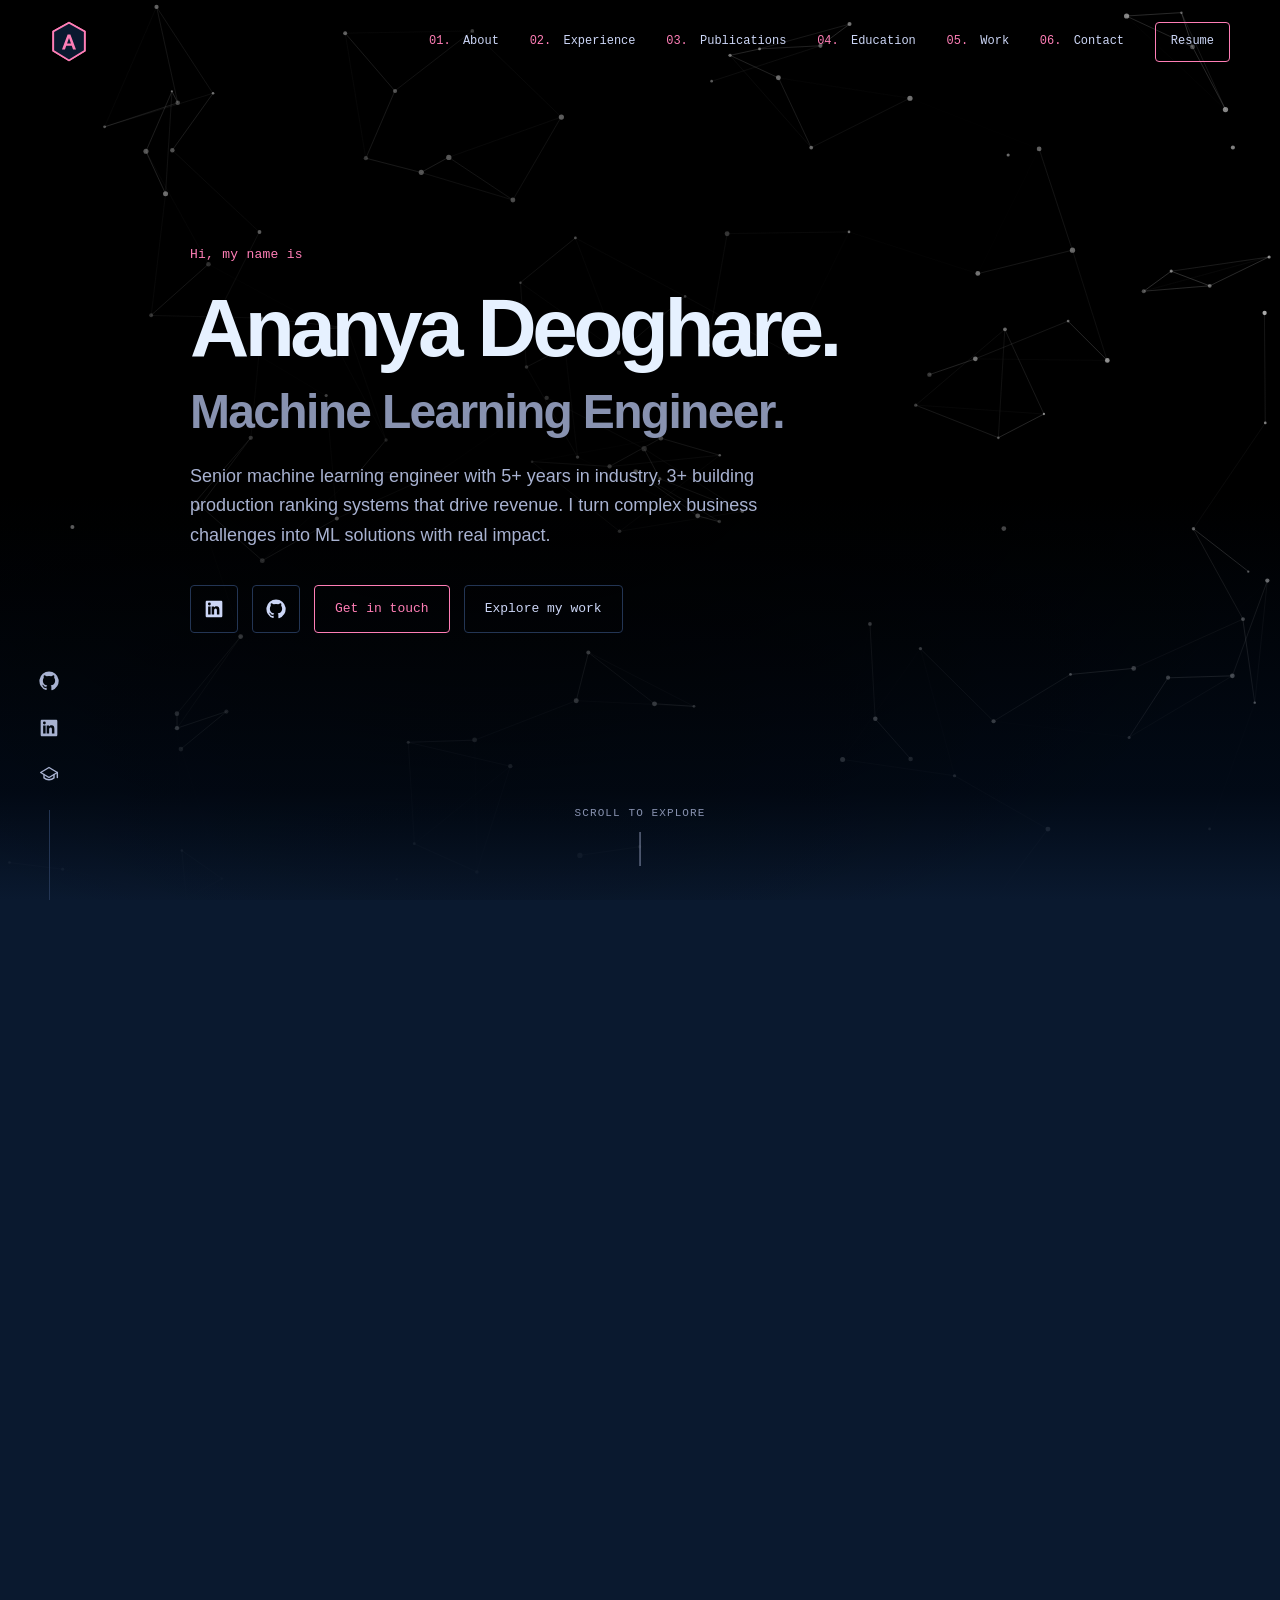
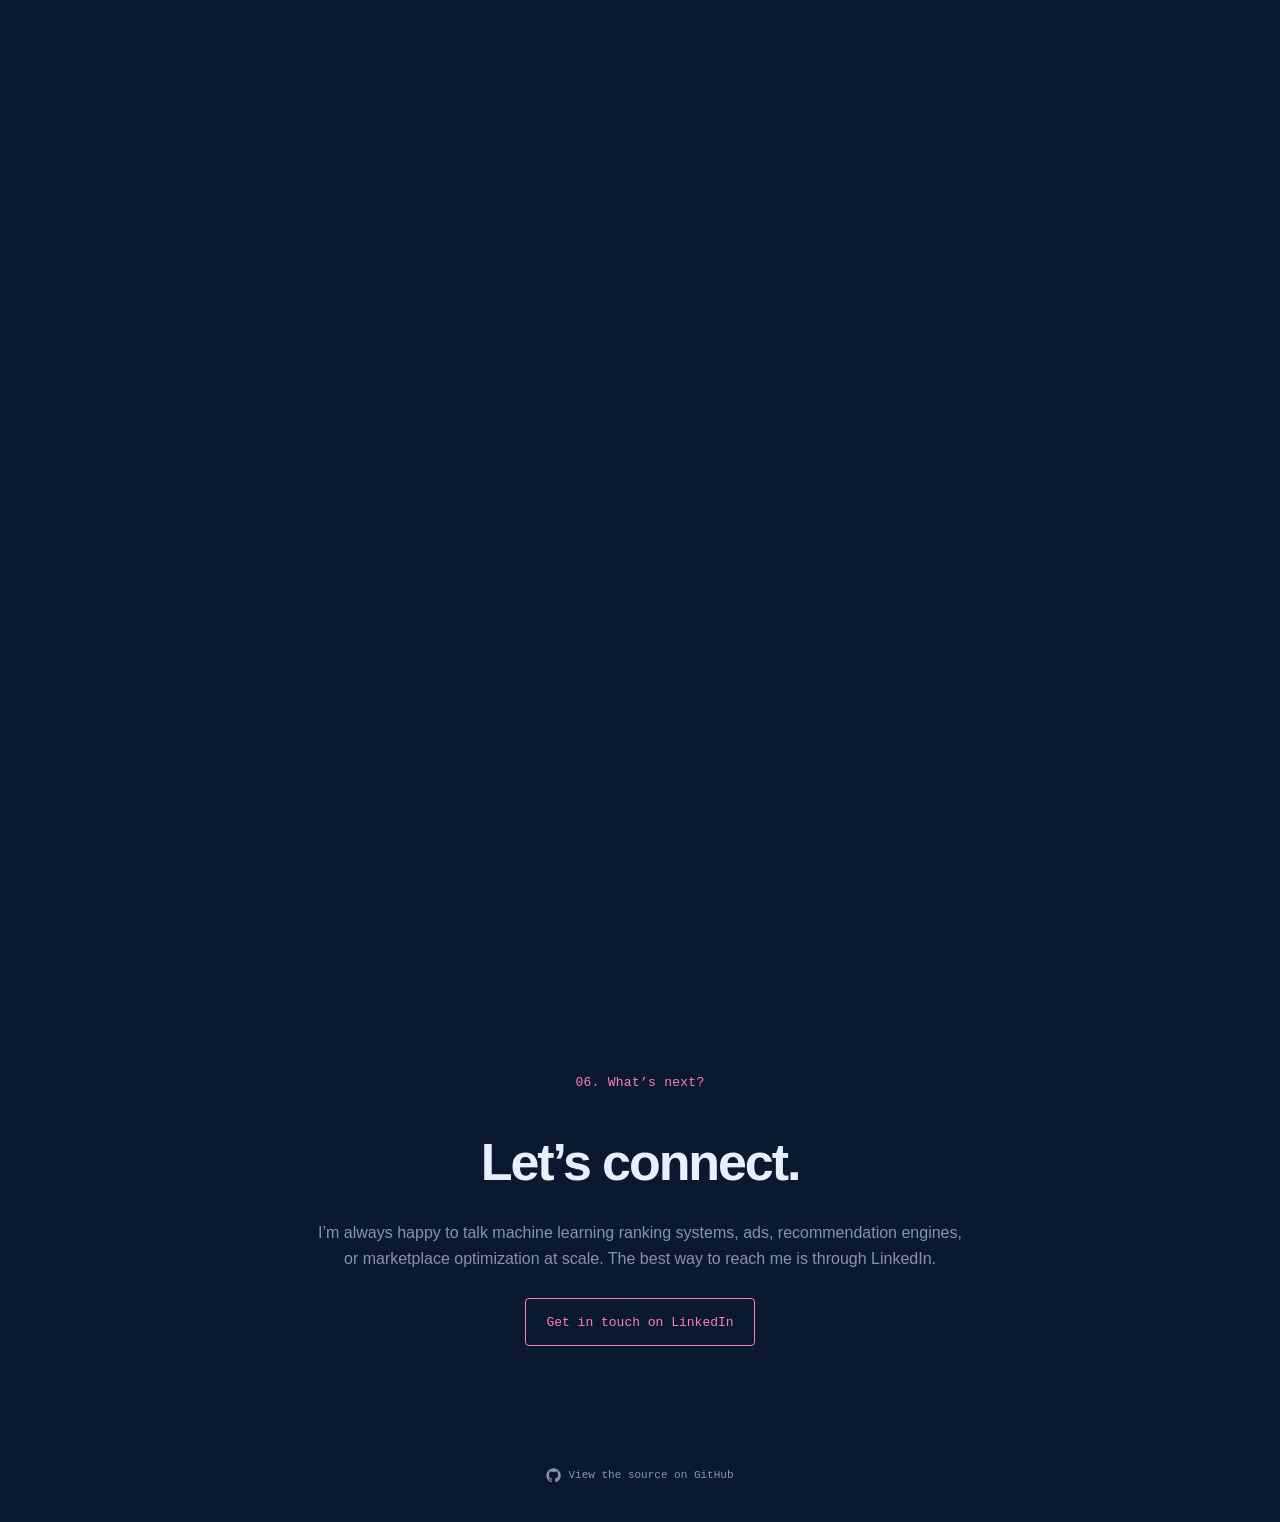
==== index.html @ f911b085 "Refine About, Stats strip (4 balanced cards), and QuinStreet simulator bullet without Cython" ====
<!doctype html>
<html lang="en">
  <head>
    <meta charset="utf-8">
    <meta http-equiv="Content-Security-Policy" content="default-src 'self'; base-uri 'self'; object-src 'none'; script-src 'self'; style-src 'self'; img-src 'self' data:; font-src 'self'; connect-src 'self'">
    <meta name="referrer" content="strict-origin-when-cross-origin">
    <meta name="viewport" content="width=device-width, initial-scale=1">
    <meta name="description" content="Senior machine learning engineer with 5+ years in industry, 3+ building production ranking systems that drive revenue. I turn complex business challenges into ML solutions with real impact.">
    <meta name="theme-color" content="#0a192f">
    <meta property="og:title" content="Ananya Deoghare | ML Engineer, Ranking &amp; Marketplace Systems">
    <meta property="og:description" content="Senior machine learning engineer with 5+ years in industry, 3+ building production ranking systems that drive revenue. I turn complex business challenges into ML solutions with real impact.">
    <meta property="og:type" content="website">
    <meta property="og:url" content="https://ananyadeoghare.github.io/">
    <link rel="canonical" href="https://ananyadeoghare.github.io/">
    <title>Ananya Deoghare | ML Engineer, Ranking &amp; Marketplace Systems</title>
    <link rel="icon" type="image/svg+xml" href="images/favicon.svg?v=17">
    <link rel="icon" type="image/x-icon" href="images/favicon.ico?v=17">
    <link rel="stylesheet" href="css/portfolio.css?v=17">
    <script src="js/portfolio.js?v=17" defer></script>
  </head>
  <body>
    <div class="page-loader" aria-hidden="true">
      <svg class="loader-mark" viewBox="0 0 84 96">
        <polygon points="42 4 78 24 78 68 42 90 6 68 6 24"></polygon>
        <path d="M38.8 31h6.4L58 65h-6.8l-2.9-8.2H35.7L32.8 65H26L38.8 31zm3.2 7.8-4.5 12.6h9L42 38.8z"></path>
      </svg>
    </div>
    <a class="skip-link" href="#main">Skip to content</a>

    <header class="site-header">
      <a class="brand" href="#hero" aria-label="Ananya Deoghare, home">
        <svg class="brand-mark-shadow" viewBox="0 0 84 96" aria-hidden="true">
          <polygon points="42 4 78 24 78 68 42 90 6 68 6 24" fill="currentColor" stroke="currentColor" stroke-width="4" stroke-linejoin="round"></polygon>
        </svg>
        <svg class="brand-mark" viewBox="0 0 84 96" role="img" aria-labelledby="brand-title">
          <title id="brand-title">Ananya Deoghare monogram</title>
          <polygon points="42 4 78 24 78 68 42 90 6 68 6 24" fill="var(--navy)" stroke="currentColor" stroke-width="4" stroke-linejoin="round"></polygon>
          <path d="M38.8 31h6.4L58 65h-6.8l-2.9-8.2H35.7L32.8 65H26L38.8 31zm3.2 7.8-4.5 12.6h9L42 38.8z" fill="currentColor"></path>
        </svg>
      </a>
      <button class="menu-toggle" type="button" aria-expanded="false" aria-controls="primary-navigation" aria-label="Open navigation menu">
        <span></span><span></span><span></span>
      </button>
      <div class="menu-backdrop" aria-hidden="true"></div>
      <nav class="primary-nav" id="primary-navigation" aria-label="Main navigation">
        <a href="#about"><span>01.</span> About</a>
        <a href="#experience"><span>02.</span> Experience</a>
        <a href="#publications"><span>03.</span> Publications</a>
        <a href="#credentials"><span>04.</span> Education</a>
        <a href="#work"><span>05.</span> Work</a>
        <a href="https://www.linkedin.com/in/ananyadeoghare" target="_blank" rel="noopener noreferrer"><span>06.</span> Contact</a>
        <a class="resume-link" href="resume/Ananya_Deoghare_Resume.pdf?v=17">Resume</a>
      </nav>
    </header>

    <aside class="side-rail" aria-label="Social links">
      <a href="https://github.com/AnanyaDeoghare" target="_blank" rel="noopener noreferrer" aria-label="GitHub" data-tooltip="GitHub">
        <svg viewBox="0 0 24 24" aria-hidden="true">
          <path d="M12 .5a11.5 11.5 0 0 0-3.64 22.41c.58.1.79-.25.79-.56v-2.16c-3.22.7-3.9-1.37-3.9-1.37-.52-1.33-1.28-1.68-1.28-1.68-1.05-.72.08-.71.08-.71 1.16.08 1.77 1.2 1.77 1.2 1.03 1.76 2.71 1.25 3.37.95.1-.74.4-1.25.73-1.54-2.57-.29-5.27-1.29-5.27-5.74 0-1.27.45-2.3 1.2-3.11-.12-.3-.52-1.47.12-3.06 0 0 .98-.31 3.16 1.19a10.98 10.98 0 0 1 5.75 0c2.18-1.5 3.15-1.19 3.15-1.19.64 1.59.24 2.76.12 3.06.75.81 1.2 1.84 1.2 3.11 0 4.46-2.71 5.44-5.29 5.73.42.36.78 1.07.78 2.16v3.2c0 .31.21.67.8.56A11.5 11.5 0 0 0 12 .5Z"></path>
        </svg>
      </a>
      <a href="https://www.linkedin.com/in/ananyadeoghare" target="_blank" rel="noopener noreferrer" aria-label="LinkedIn" data-tooltip="LinkedIn">
        <svg viewBox="0 0 24 24" aria-hidden="true">
          <path d="M20.45 2H3.55C2.69 2 2 2.68 2 3.52v16.96c0 .84.69 1.52 1.55 1.52h16.9c.86 0 1.55-.68 1.55-1.52V3.52c0-.84-.69-1.52-1.55-1.52ZM7.93 18.45H4.96V9h2.97v9.45ZM6.45 7.71a1.72 1.72 0 1 1 0-3.44 1.72 1.72 0 0 1 0 3.44Zm12 10.74h-2.96v-4.6c0-1.1-.02-2.52-1.54-2.52-1.54 0-1.78 1.2-1.78 2.44v4.68H9.2V9h2.84v1.29h.04c.4-.74 1.36-1.52 2.8-1.52 3 0 3.57 1.97 3.57 4.54v5.14Z"></path>
        </svg>
      </a>
      <a href="#publications" aria-label="Publications" data-tooltip="Publications">
        <svg class="research-icon" viewBox="0 0 24 24" aria-hidden="true">
          <path d="m2 9 10-6 10 6-10 6L2 9Z"></path>
          <path d="M6 11.4v4.1c3.4 2.8 8.6 2.8 12 0v-4.1M22 9v6"></path>
        </svg>
      </a>
    </aside>

    <section class="hero" id="hero" aria-labelledby="hero-title">
      <canvas id="particle-canvas" aria-hidden="true"></canvas>
      <div class="hero-vignette" aria-hidden="true"></div>
      <div class="hero-content">
        <p class="eyebrow">Hi, my name is</p>
        <h1 id="hero-title">Ananya Deoghare.</h1>
        <h2>Machine Learning Engineer.</h2>
        <p class="hero-copy">
          Senior machine learning engineer with 5+ years in industry, 3+ building production ranking systems that drive revenue. I turn complex business challenges into ML solutions with real impact.
        </p>
        <div class="hero-actions">
          <a class="hero-icon-link" href="https://www.linkedin.com/in/ananyadeoghare" target="_blank" rel="noopener noreferrer" aria-label="LinkedIn">
            <svg viewBox="0 0 24 24" aria-hidden="true">
              <path d="M20.45 2H3.55C2.69 2 2 2.68 2 3.52v16.96c0 .84.69 1.52 1.55 1.52h16.9c.86 0 1.55-.68 1.55-1.52V3.52c0-.84-.69-1.52-1.55-1.52ZM7.93 18.45H4.96V9h2.97v9.45ZM6.45 7.71a1.72 1.72 0 1 1 0-3.44 1.72 1.72 0 0 1 0 3.44Zm12 10.74h-2.96v-4.6c0-1.1-.02-2.52-1.54-2.52-1.54 0-1.78 1.2-1.78 2.44v4.68H9.2V9h2.84v1.29h.04c.4-.74 1.36-1.52 2.8-1.52 3 0 3.57 1.97 3.57 4.54v5.14Z"></path>
            </svg>
          </a>
          <a class="hero-icon-link" href="https://github.com/AnanyaDeoghare" target="_blank" rel="noopener noreferrer" aria-label="GitHub">
            <svg viewBox="0 0 24 24" aria-hidden="true">
              <path d="M12 .5a11.5 11.5 0 0 0-3.64 22.41c.58.1.79-.25.79-.56v-2.16c-3.22.7-3.9-1.37-3.9-1.37-.52-1.33-1.28-1.68-1.28-1.68-1.05-.72.08-.71.08-.71 1.16.08 1.77 1.2 1.77 1.2 1.03 1.76 2.71 1.25 3.37.95.1-.74.4-1.25.73-1.54-2.57-.29-5.27-1.29-5.27-5.74 0-1.27.45-2.3 1.2-3.11-.12-.3-.52-1.47.12-3.06 0 0 .98-.31 3.16 1.19a10.98 10.98 0 0 1 5.75 0c2.18-1.5 3.15-1.19 3.15-1.19.64 1.59.24 2.76.12 3.06.75.81 1.2 1.84 1.2 3.11 0 4.46-2.71 5.44-5.29 5.73.42.36.78 1.07.78 2.16v3.2c0 .31.21.67.8.56A11.5 11.5 0 0 0 12 .5Z"></path>
            </svg>
          </a>
          <a class="button" href="https://www.linkedin.com/in/ananyadeoghare" target="_blank" rel="noopener noreferrer">Get in touch</a>
          <a class="button button-secondary" href="#work">Explore my work</a>
        </div>
      </div>
      <a class="scroll-cue" href="#about">Scroll to explore</a>
    </section>

    <main class="main-content" id="main">
      <section class="content-section" id="about" aria-labelledby="about-title">
        <h2 class="section-heading" id="about-title"><span class="section-kicker">01.</span> About me</h2>
        <div class="about-grid">
          <div class="about-copy">
            <p>
              I am a Senior Associate Algorithm Engineer at <a href="https://www.quinstreet.com/" target="_blank" rel="noopener noreferrer">QuinStreet</a>, where I own the end-to-end machine learning ranking architecture for the Personal Loans vertical, spanning CTR and conversion modeling, optimal allocation, constrained marketplace optimization, and online experimentation. Across 5+ years in AdTech and data engineering, I’ve focused on production ML systems where modeling decisions move revenue. Day to day, my work centers on matching consumer intent to the right offers in real time and guarding results with experimentation and monitoring. I also set modeling standards through design reviews, code reviews, and mentoring.
            </p>
            <p>
              I hold a Master’s in Electrical and Computer Engineering from <a href="https://www.ucla.edu/" target="_blank" rel="noopener noreferrer">UCLA</a> (GPA 3.97/4.0), where my research on equitable remote health sensing was published at <a href="https://doi.org/10.1145/3528223.3530161" target="_blank" rel="noopener noreferrer">SIGGRAPH 2022</a> and I co-authored two chapters—<em>Introduction to Computational Imaging</em> and <em>Computational Toolkit</em>—for the <a href="https://mitpress.mit.edu/9780262048439/computational-imaging/" target="_blank" rel="noopener noreferrer">MIT Press <em>Computational Imaging</em></a> textbook. Earlier, I spent two years as a Software Engineer at Accenture in India, building data solutions for the healthcare and pharma sectors, and interned in ML at VidMob.
            </p>
            <p>
              I’m passionate about using technology to drive meaningful impact, and I’m looking to tackle high-leverage ranking, ads, recommendation, and marketplace optimization problems at scale. Outside work, I pursue Bharatanatyam, an Indian classical dance form, and cooking, both of which keep me focused and composed.
            </p>
            <p>
              The best way to reach me is through <a href="https://www.linkedin.com/in/ananyadeoghare" target="_blank" rel="noopener noreferrer">LinkedIn</a>.
            </p>
            <ul class="skills" aria-label="Areas of focus">
              <li>Ranking &amp; Recommendations</li>
              <li>CTR &amp; Conversion Modeling</li>
              <li>Constrained Optimization</li>
              <li>Online Experimentation</li>
              <li>Marketplace Optimization</li>
              <li>Bayesian Optimization &amp; SHAP</li>
            </ul>
          </div>
          <img class="profile-photo" src="images/ananyadeoghare.jpeg" alt="Portrait" width="176" height="176" loading="lazy" decoding="async">
        </div>

        <div class="stats-strip" aria-label="Key production impact metrics">
          <div class="stat-card">
            <span class="stat-value">3M+</span>
            <p class="stat-label">annual Personal Loans inquiries ranked by models I own</p>
          </div>
          <div class="stat-card">
            <span class="stat-value">~10%</span>
            <p class="stat-label">profit lift on a $1M+ margin segment, vs. legacy lookup baseline (persistent 90/10 holdout)</p>
          </div>
          <div class="stat-card">
            <span class="stat-value">2.5–8%</span>
            <p class="stat-label">margin revenue lift from the Hungarian assignment, online A/B vs. greedy baseline</p>
          </div>
          <div class="stat-card">
            <span class="stat-value">10%</span>
            <p class="stat-label">avg. CTR improvement over legacy lookup baselines</p>
          </div>
        </div>
      </section>

      <section class="content-section" id="experience" aria-labelledby="experience-title">
        <h2 class="section-heading" id="experience-title"><span class="section-kicker">02.</span> Where I’ve worked</h2>
        <div class="experience-layout">
          <div class="experience-tabs" role="tablist" aria-label="Experience by organization" aria-orientation="vertical">
            <button class="experience-tab" id="tab-quinstreet" type="button" role="tab" aria-selected="true" aria-controls="panel-quinstreet" tabindex="0">QuinStreet</button>
            <button class="experience-tab" id="tab-vidmob" type="button" role="tab" aria-selected="false" aria-controls="panel-vidmob" tabindex="-1">VidMob</button>
            <button class="experience-tab" id="tab-accenture" type="button" role="tab" aria-selected="false" aria-controls="panel-accenture" tabindex="-1">Accenture</button>
            <button class="experience-tab" id="tab-tessolve" type="button" role="tab" aria-selected="false" aria-controls="panel-tessolve" tabindex="-1">Tessolve</button>
            <button class="experience-tab" id="tab-research" type="button" role="tab" aria-selected="false" aria-controls="panel-research" tabindex="-1">Research &amp; Teaching</button>
            <span class="tab-highlight" aria-hidden="true"></span>
          </div>

          <article class="experience-panel" id="panel-quinstreet" role="tabpanel" aria-labelledby="tab-quinstreet" tabindex="0">
            <h3><a href="https://www.quinstreet.com/" target="_blank" rel="noopener noreferrer">QuinStreet</a></h3>
            <p class="role-date">Foster City, California · June 2023 – Present</p>

            <h4>Senior Associate Algorithm Engineer · Personal Loans Ranking</h4>
            <p class="role-date">July 2026 – Present</p>
            <ul>
              <li>Technical owner of the end-to-end ML ranking architecture for the Personal Loans vertical across 3M+ annual inquiries; scope expanded in 2026 to include the conversion model alongside CTR models, owning ranking performance, deployment strategy, experimentation, and expansion from subprime to higher-quality traffic (~$2M margin opportunity). Set the roadmap with Product, Business, and Engineering.</li>
              <li>Built the Personal Loans XGBoost vendor conversion (CVR) model and own the Personal Loans CTR model with weekly cron retraining; a persistent 90/10 holdout against the legacy lookup baseline shows about a 10% profit lift on a $1M+ margin segment.</li>
              <li>Lead a margin-preservation initiative (currently in pilot) combining CTR and CVR predictions to filter unprofitable leads before purchase, projecting an 8–12% reduction in wasted lead spend.</li>
              <li>Onboard and mentor 4+ algorithm engineers on ranking architecture, design reviews, and code reviews; authored the team’s code-quality and model-release standards, now followed team-wide.</li>
            </ul>

            <h4>Associate Algorithm Engineer · Marketplace Optimization</h4>
            <p class="role-date">June 2023 – June 2026</p>
            <ul>
              <li>Built and shipped XGBoost CTR ranking models for Banking, Auto Insurance, and Personal Loans, averaging a 10% improvement over legacy 14-week lookup-table baselines in live serving.</li>
              <li>Built and productionized the Personal Loans funnel conversion prediction model using Bayesian optimization and cross-validation, complementing CTR models to optimize downstream conversion.</li>
              <li>Implemented the Hungarian algorithm for optimal constrained ranking assignment and validated it against the greedy baseline through staged online A/B tests (staged 90/10, then 50/50) on matched publisher traffic, lifting margin revenue 2.5–8% depending on traffic; now live in Auto Insurance and Banking.</li>
              <li>Built and optimized an automated simulator that replays ranking changes against a replica of the live system, so the team can test changes safely before release. Cut its runtime by 50% while keeping its behavior matched to live production logic. It also runs daily to monitor Auto Insurance production health.</li>
              <li>Engineered high-impact user and lead features—using domain-specific aggregations, temporal windows, statistical summaries, and one-hot encoding—guided by SHAP attribution, permutation importance, and correlation analysis; built Amazon Redshift and Tableau evaluation workflows and partnered with Platform Engineering to validate and deploy models.</li>
            </ul>
          </article>

          <article class="experience-panel" id="panel-vidmob" role="tabpanel" aria-labelledby="tab-vidmob" tabindex="0" hidden>
            <h3><a href="https://www.vidmob.com/" target="_blank" rel="noopener noreferrer">VidMob</a></h3>
            <p class="role-date">New York, New York · June 2022 – September 2022</p>

            <h4>Machine Learning Intern · Creative Analytics Team</h4>
            <p class="role-date">June 2022 – September 2022</p>
            <ul>
              <li>Built deep learning models on the Creative Analytics team in Python and PyTorch—including celebrity detection and brand audio mention models—to score creative ad assets and support automated engagement prediction and recommendation pipelines.</li>
              <li>Designed and implemented computer vision models for object detection and image scoring, lifting ad engagement classification accuracy by 25%.</li>
              <li>Researched new methods to give clients data-driven guidance on boosting ad engagement, and benchmarked user interaction-rate models via A/B testing.</li>
              <li>Engineered modular, reusable components for data preprocessing, model training, and evaluation, reducing pipeline execution time across ML iterations.</li>
            </ul>
          </article>

          <article class="experience-panel" id="panel-accenture" role="tabpanel" aria-labelledby="tab-accenture" tabindex="0" hidden>
            <h3><a href="https://www.accenture.com/" target="_blank" rel="noopener noreferrer">Accenture</a></h3>
            <p class="role-date">Bengaluru, India · June 2019 – July 2021</p>

            <h4>Software Engineer · Healthcare &amp; Pharma Data Engineering</h4>
            <p class="role-date">June 2019 – July 2021</p>
            <ul>
              <li>Automated pharma sales ETL workflows in Python, SQL, and Apache Hive, cutting analysis time by 50%, and automated recurring support-team processes.</li>
              <li>Built a customer-facing interface for the client, drug-sales analytics, and Tableau dashboards that lifted competitor match rates by 20%, and delivered weekly data trends for the pharma client recognized by the Australian team.</li>
              <li>Trained 10 new graduate engineers and was named an Accenture Global Innovation Challenge Semifinalist.</li>
            </ul>
          </article>

          <article class="experience-panel" id="panel-tessolve" role="tabpanel" aria-labelledby="tab-tessolve" tabindex="0" hidden>
            <h3>Tessolve Embedded Systems</h3>
            <p class="role-date">Bengaluru, India · June 2018 – July 2018</p>

            <h4>Summer Intern · Embedded Systems</h4>
            <p class="role-date">June 2018 – July 2018</p>
            <ul>
              <li>Debugged PCBs and ran functional tests across camera modules, Do-Not-Install (DNI) components, and board voltage rails.</li>
              <li>Learned Raspberry Pi communication methods and built a small Google Home prototype.</li>
            </ul>
          </article>

          <article class="experience-panel" id="panel-research" role="tabpanel" aria-labelledby="tab-research" tabindex="0" hidden>
            <h3>Research, Publications &amp; Teaching</h3>
            <h4>Student Researcher · <a href="https://visual.ee.ucla.edu/" target="_blank" rel="noopener noreferrer">UCLA Visual Machines Group (VMG)</a></h4>
            <p class="role-date">July 2020 – January 2023 · Los Angeles, California · Advised by Prof. Achuta Kadambi</p>
            <ul>
              <li>Co-authored 2 chapters—<em>Introduction to Computational Imaging</em> and <em>Computational Toolkit</em>—for the textbook <a href="https://mitpress.mit.edu/9780262048439/computational-imaging/" target="_blank" rel="noopener noreferrer"><em>Computational Imaging</em></a> published by MIT Press.</li>
              <li>Diagnosed skin-tone bias in medical remote sensing using multimodal fusion between 77 GHz radar and RGB camera data, improving pulse estimation accuracy by 75% and publishing <a href="https://doi.org/10.1145/3528223.3530161" target="_blank" rel="noopener noreferrer"><em>Blending Camera and 77 GHz Radar Sensing for Equitable, Robust Plethysmography</em></a> at SIGGRAPH 2022 (<em>ACM Transactions on Graphics</em>).</li>
              <li>With a fellow researcher, derived a shift-robust loss for rPPG that learns from misaligned camera and pulse-oximeter data, decreasing error by 40%.</li>
            </ul>

            <h4>Research Intern · Artificial Intelligence and Robotics Lab, Indian Institute of Science (IISc)</h4>
            <p class="role-date">January 2019 – June 2019 · Bengaluru, India · Advised by Dr. Suresh Sundaram</p>
            <ul>
              <li>Cleaned and rearranged the ABIDE fMRI dataset based on correlation between brain regions to pioneer faster and more accurate Autism diagnosis.</li>
              <li>Compared several CNN architectures on the cleaned data to find which performed best, developing deep neural networks that achieved 80% accuracy (<a href="https://github.com/AnanyaDeoghare/Detecting-Autism-using-fMRI-Scans" target="_blank" rel="noopener noreferrer">GitHub</a> · <a href="https://github.com/AnanyaDeoghare/Detecting-Autism-using-fMRI-Scans/blob/main/Ananya_Deoghare_Project.pdf" target="_blank" rel="noopener noreferrer">Report</a>).</li>
            </ul>

            <h4>Teaching Associate · University of California, Los Angeles</h4>
            <p class="role-date">March 2022 – June 2023 · Los Angeles, California</p>
            <ul>
              <li>Served as Teaching Associate for two courses: <em>Mathematics for Life Scientists</em> (Life Sciences Dept.) and <em>Food Politics in the World of Arts and Culture</em> (Dance Dept.).</li>
              <li>Led 2 discussion sections and 2 lab sessions guiding students in mathematical modeling in Python, prepared course materials for BruinLearn and Zoom, and supported faculty with grading and student feedback.</li>
            </ul>
          </article>
        </div>
      </section>

      <section class="content-section" id="publications" aria-labelledby="publications-title">
        <h2 class="section-heading" id="publications-title"><span class="section-kicker">03.</span> Publications</h2>
        <div class="credentials-grid">
          <article class="credential-card">
            <h3>ACM Transactions on Graphics (SIGGRAPH 2022)</h3>
            <p>
              <strong><a href="https://doi.org/10.1145/3528223.3530161" target="_blank" rel="noopener noreferrer">Blending Camera and 77 GHz Radar Sensing for Equitable, Robust Plethysmography</a></strong>
              <span class="credential-date">ACM TOG · Vol. 41, No. 4 · July 2022</span>
            </p>
            <p>Adversarial multimodal fusion of 77 GHz millimeter-wave radar and RGB video to mitigate skin-tone bias in remote heart-rate estimation, improving accuracy across diverse skin tones by 75%.</p>
            <div class="project-links">
              <a class="project-link" href="https://doi.org/10.1145/3528223.3530161" target="_blank" rel="noopener noreferrer">
                <svg class="stroke-icon" viewBox="0 0 24 24" aria-hidden="true"><path d="m2 9 10-6 10 6-10 6L2 9Z"></path><path d="M6 11.4v4.1c3.4 2.8 8.6 2.8 12 0v-4.1M22 9v6"></path></svg>
                <span>SIGGRAPH Paper</span>
              </a>
              <a class="project-link" href="https://github.com/UCLA-VMG/EquiPleth" target="_blank" rel="noopener noreferrer">
                <svg viewBox="0 0 24 24" aria-hidden="true"><path d="M12 .5a11.5 11.5 0 0 0-3.64 22.41c.58.1.79-.25.79-.56v-2.16c-3.22.7-3.9-1.37-3.9-1.37-.52-1.33-1.28-1.68-1.28-1.68-1.05-.72.08-.71.08-.71 1.16.08 1.77 1.2 1.77 1.2 1.03 1.76 2.71 1.25 3.37.95.1-.74.4-1.25.73-1.54-2.57-.29-5.27-1.29-5.27-5.74 0-1.27.45-2.3 1.2-3.11-.12-.3-.52-1.47.12-3.06 0 0 .98-.31 3.16 1.19a10.98 10.98 0 0 1 5.75 0c2.18-1.5 3.15-1.19 3.15-1.19.64 1.59.24 2.76.12 3.06.75.81 1.2 1.84 1.2 3.11 0 4.46-2.71 5.44-5.29 5.73.42.36.78 1.07.78 2.16v3.2c0 .31.21.67.8.56A11.5 11.5 0 0 0 12 .5Z"></path></svg>
                <span>EquiPleth Code</span>
              </a>
            </div>
          </article>

          <article class="credential-card">
            <h3>MIT Press Textbook Chapters</h3>
            <p>
              <strong><a href="https://mitpress.mit.edu/9780262048439/computational-imaging/" target="_blank" rel="noopener noreferrer">Computational Imaging</a></strong>
              <span class="credential-date">MIT Press · Co-author of 2 Chapters</span>
            </p>
            <p>Co-authored <em>Introduction to Computational Imaging</em> and <em>Computational Toolkit</em> with the UCLA Visual Machines Group, covering foundational optics, signal processing, and computational imaging systems.</p>
            <div class="project-links">
              <a class="project-link" href="https://mitpress.mit.edu/9780262048439/computational-imaging/" target="_blank" rel="noopener noreferrer">
                <svg class="stroke-icon" viewBox="0 0 24 24" aria-hidden="true"><path d="m2 9 10-6 10 6-10 6L2 9Z"></path><path d="M6 11.4v4.1c3.4 2.8 8.6 2.8 12 0v-4.1M22 9v6"></path></svg>
                <span>MIT Press Book</span>
              </a>
            </div>
          </article>
        </div>
      </section>

      <section class="content-section" id="credentials" aria-labelledby="credentials-title">
        <h2 class="section-heading" id="credentials-title"><span class="section-kicker">04.</span> Education, skills &amp; recognition</h2>
        <div class="credentials-grid">
          <article class="credential-card">
            <h3>Education</h3>
            <p>
              <strong><a href="https://www.ucla.edu/" target="_blank" rel="noopener noreferrer">University of California, Los Angeles (UCLA)</a></strong>
              <span class="credential-date">M.S. in Electrical and Computer Engineering · Sep 2021 – Oct 2023 · GPA 3.97/4.0</span>
            </p>
            <p><strong>Track:</strong> Signals and Systems track, focused on computer vision and machine learning.</p>
            <p><strong>Coursework:</strong> Computer Vision, Large Scale Data Mining, Large Scale Social and Complex Networks, Neural Networks and Deep Learning, Machine Learning and Modeling in Bioengineering, Computational Robotics, Computational Imaging, Decision Making in Stochastic Processes, Technology Management, Physics and Informatics of Medical Imaging.</p>

            <p>
              <strong><a href="https://pes.edu/" target="_blank" rel="noopener noreferrer">PES University, Bengaluru</a></strong>
              <span class="credential-date">B.Tech. in Electronics and Communication Engineering · Aug 2015 – Aug 2019 · CGPA 8.5/10</span>
            </p>
            <p><strong>Honors &amp; Certifications:</strong> CNR Rao Merit Scholarship (Semester 7), Distinction Award (Semesters 1, 5, 6, and 7), German A1 Certification (Dec 2017).</p>
            <p><strong>Coursework:</strong> Introduction to Python, C &amp; Embedded Systems, Probability and Random Processes, Linear Algebra, Information Theory and Coding, Machine Learning, Digital Signal Processing, Speech Processing.</p>
          </article>

          <article class="credential-card">
            <h3>Skills &amp; technologies</h3>
            <ul>
              <li><strong>Ranking &amp; Experimentation:</strong> Ranking &amp; Recommendations, CTR &amp; Conversion Modeling, A/B Testing, Online Experimentation, Constrained Optimization, Bayesian Optimization, Model Monitoring, Feature Engineering</li>
              <li><strong>Systems &amp; MLOps:</strong> Model Release Standards, Simulation Frameworks, Weekly Retraining Pipelines, Cron Scheduling, Model Monitoring</li>
              <li><strong>Languages &amp; Core Tools:</strong> Python, SQL, C++, Java, Git, Linux/Cron</li>
              <li><strong>ML &amp; Scientific Libraries:</strong> XGBoost, PyTorch, TensorFlow, Keras, Scikit-learn, NumPy, Pandas, SciPy, SHAP, OpenCV</li>
              <li><strong>Data &amp; Cloud Tools:</strong> Amazon Redshift (AWS), Apache Hive, MySQL, Tableau</li>
              <li><strong>Research:</strong> Computer Vision, Multimodal Fusion, Signal Processing, Algorithmic Fairness</li>
            </ul>
          </article>

          <article class="credential-card">
            <h3>Honors &amp; recognition</h3>
            <ul>
              <li>Global Innovation Challenge Semifinalist — Accenture</li>
              <li>CNR Rao Merit Scholarship (Semester 7) &amp; Distinction Award (Semesters 1, 5, 6, and 7) — PES University</li>
              <li>Teaching Associate (Mathematics for Life Scientists &amp; Food Politics) — UCLA</li>
              <li><a href="assets/resume/BE275_Project_.pdf" target="_blank" rel="noopener noreferrer">Shift-Robust Loss Function for Remote Photoplethysmography (rPPG)</a></li>
              <li><a href="assets/resume/ECE247_project_report.pdf" target="_blank" rel="noopener noreferrer">Multi-Class EEG Motor Imagery Classification with Deep Learning</a></li>
            </ul>
          </article>

          <article class="credential-card">
            <h3>Activities &amp; leadership</h3>
            <ul>
              <li><strong>eYantra 2016 National Robotics Competition:</strong> Coached a team of 3 to the national semi-finals.</li>
              <li><strong>Epsilon 2016 Operations Lead:</strong> Led operations across 100+ events and 2,000+ participants.</li>
              <li><strong>IEEE SSCI Bangalore:</strong> Presented research work at the IEEE Symposium Series on Computational Intelligence.</li>
              <li><strong>Centre for Intelligent Systems:</strong> Active student researcher and member.</li>
              <li><strong>Bharatanatyam:</strong> Professional Indian classical Bharatanatyam dancer.</li>
            </ul>
          </article>
        </div>
      </section>

      <section class="content-section" id="work" aria-labelledby="work-title">
        <h2 class="section-heading" id="work-title"><span class="section-kicker">05.</span> Selected work</h2>
        <p class="work-intro">Case studies and projects across marketplace ML ranking, constrained optimization, computer vision, and embedded systems. Browse the archive for additional details.</p>
        <div class="project-grid">
          <article class="project-card featured-project">
            <div class="project-topline">
              <span class="project-icon" aria-hidden="true">
                <svg viewBox="0 0 100 100"><path fill="currentColor" fill-rule="evenodd" d="M50 2a48 48 0 1 0 0 96 48 48 0 1 0 0-96zm-1.5 6h3v84h-3V8zM25.5 31C17 31 11 38.2 11 49s6 18 14.5 18c2.6 0 5-.6 7.1-1.7l4.2 3.9 3.5-3.7-3.8-3.5c2.2-3.1 3.5-7.5 3.5-13 0-10.8-6-18-14.5-18zm0 5.2c5.4 0 8.8 5 8.8 12.8s-3.4 12.8-8.8 12.8-8.8-5-8.8-12.8 3.4-12.8 8.8-12.8zM72.5 31c-7.5 0-12.5 4.2-12.5 10.2 0 5.4 4 8.2 11.2 10 5.4 1.3 7.6 2.7 7.6 5.6 0 3.2-3 5.2-7.5 5.2-4.6 0-7.8-2.1-8.4-5.8h-5.6c.5 6.8 5.8 10.8 14 10.8 8.2 0 13.3-4.2 13.3-10.6 0-5.6-4.1-8.6-11.6-10.4-5.1-1.2-7.2-2.5-7.2-5.1 0-2.8 2.6-4.9 6.7-4.9 4.2 0 6.9 2 7.4 5.2h5.5C84.8 35 80 31 72.5 31z"></path></svg>
              </span>
              <span class="number">FEATURED · 01</span>
            </div>
            <h3>Personal Loans ML ranking &amp; margin preservation</h3>
            <p class="featured-summary">Owning the end-to-end CTR, conversion (CVR), and lead-filtering ML ranking architecture across 3M+ annual Personal Loans inquiries at QuinStreet.</p>
            <div class="case-study-grid">
              <div>
                <h4>The challenge</h4>
                <p>Legacy lookup-table baselines struggled to capture borrower intent and publisher traffic quality across 3M+ annual inquiries, leaving margin untapped and spending on low-conversion leads.</p>
              </div>
              <div>
                <h4>My contribution</h4>
                <p>Built the Personal Loans XGBoost vendor conversion model and own the CTR model with weekly cron retraining, SHAP-guided feature engineering, and a joint CTR and CVR lead-filtering system (in pilot).</p>
              </div>
              <aside class="case-study-outcomes">
                <h4>Outcomes</h4>
                <ul>
                  <li>Delivered an ~10% profit lift on a $1M+ margin segment in a persistent 90/10 holdout.</li>
                  <li>Drove expansion from subprime into higher-quality traffic (~$2M margin opportunity).</li>
                  <li>Projected an 8–12% reduction in wasted lead spend before purchase.</li>
                </ul>
              </aside>
            </div>
            <div class="tag-list"><span class="tag">XGBoost</span><span class="tag">CTR &amp; CVR</span><span class="tag">SHAP</span><span class="tag">Ranking</span></div>
          </article>

          <article class="project-card featured-project">
            <div class="project-topline">
              <span class="project-icon" aria-hidden="true">
                <svg viewBox="0 0 100 100"><path fill="currentColor" fill-rule="evenodd" d="M50 2a48 48 0 1 0 0 96 48 48 0 1 0 0-96zm-1.5 6h3v84h-3V8zM25.5 31C17 31 11 38.2 11 49s6 18 14.5 18c2.6 0 5-.6 7.1-1.7l4.2 3.9 3.5-3.7-3.8-3.5c2.2-3.1 3.5-7.5 3.5-13 0-10.8-6-18-14.5-18zm0 5.2c5.4 0 8.8 5 8.8 12.8s-3.4 12.8-8.8 12.8-8.8-5-8.8-12.8 3.4-12.8 8.8-12.8zM72.5 31c-7.5 0-12.5 4.2-12.5 10.2 0 5.4 4 8.2 11.2 10 5.4 1.3 7.6 2.7 7.6 5.6 0 3.2-3 5.2-7.5 5.2-4.6 0-7.8-2.1-8.4-5.8h-5.6c.5 6.8 5.8 10.8 14 10.8 8.2 0 13.3-4.2 13.3-10.6 0-5.6-4.1-8.6-11.6-10.4-5.1-1.2-7.2-2.5-7.2-5.1 0-2.8 2.6-4.9 6.7-4.9 4.2 0 6.9 2 7.4 5.2h5.5C84.8 35 80 31 72.5 31z"></path></svg>
              </span>
              <span class="number">FEATURED · 02 · CASE STUDY</span>
            </div>
            <h3>Hungarian vs. Greedy Constrained Marketplace Optimization</h3>
            <p class="featured-summary">Replacing greedy offer slotting with global optimal constrained assignment (Hungarian algorithm) validated across staged online A/B rollouts.</p>
            <div class="case-study-grid">
              <div>
                <h4>Problem &amp; approach</h4>
                <p><strong>Problem:</strong> Greedy offer allocation sub-optimally matched consumer inquiries under advertiser eligibility and budget constraints. <strong>Approach:</strong> Formulated slotting as a global constrained assignment problem using the Hungarian algorithm to maximize expected marketplace margin across eligible offers.</p>
              </div>
              <div>
                <h4>Validation &amp; next steps</h4>
                <p><strong>Validation:</strong> Replayed against a replica of the live system before release and validated online through staged A/B rollouts (staged 90/10, then 50/50) against the greedy baseline on matched publisher traffic. <strong>Next steps:</strong> Extending constrained assignment with joint CTR × CVR expected-margin scoring across additional verticals.</p>
              </div>
              <aside class="case-study-outcomes">
                <h4>Result</h4>
                <ul>
                  <li>Delivered a 2.5–8% margin revenue lift in staged online A/B tests vs. greedy baseline.</li>
                  <li>Now live in production across Auto Insurance and Banking.</li>
                  <li>Validated on matched publisher traffic across staged 90/10 and 50/50 rollouts.</li>
                </ul>
              </aside>
            </div>
            <div class="tag-list"><span class="tag">Hungarian algorithm</span><span class="tag">Constrained optimization</span><span class="tag">Staged 90/10 &amp; 50/50 A/B</span><span class="tag">Marketplace ranking</span></div>
          </article>

          <article class="project-card featured-project">
            <div class="project-topline">
              <span class="project-icon" aria-hidden="true">
                <svg viewBox="0 0 100 100"><path fill="currentColor" d="M16 68A44 44 0 0 1 68 16L55 29A25 25 0 0 0 29 55L66 18 73 25 23 75Z"></path><path fill="currentColor" opacity="0.72" d="M84 32A44 44 0 0 1 32 84L45 71A25 25 0 0 0 71 45L34 82 27 75 77 25Z"></path></svg>
              </span>
              <span class="number">FEATURED · 03</span>
            </div>
            <h3>Equitable Multimodal Plethysmography · SIGGRAPH 2022</h3>
            <p class="featured-summary">Blending RGB camera video with 77 GHz millimeter-wave radar and a shift-robust loss function to mitigate skin-tone bias in remote heart-rate sensing.</p>
            <div class="case-study-grid">
              <div>
                <h4>The challenge</h4>
                <p>Camera-based remote photoplethysmography (rPPG) degrades on darker skin tones due to optical absorption, and unsynchronized camera-oximeter capture introduces temporal lag.</p>
              </div>
              <div>
                <h4>My contribution</h4>
                <p>Contributed to an adversarial multimodal fusion pipeline combining 77 GHz radar and RGB video at UCLA VMG, and with a fellow researcher derived a shift-robust PyTorch loss function for temporally misaligned PPG signals.</p>
              </div>
              <aside class="case-study-outcomes">
                <h4>Outcomes</h4>
                <ul>
                  <li>Improved heart-rate estimation accuracy across diverse skin tones by 75% (published at SIGGRAPH 2022).</li>
                  <li>Reduced pulse prediction error by 40% with the shift-robust loss function.</li>
                </ul>
              </aside>
            </div>
            <div class="tag-list"><span class="tag">SIGGRAPH 2022</span><span class="tag">PyTorch</span><span class="tag">Multimodal fusion</span><span class="tag">rPPG</span></div>
            <div class="project-links">
              <a class="project-link" href="https://doi.org/10.1145/3528223.3530161" target="_blank" rel="noopener noreferrer" aria-label="Read the SIGGRAPH 2022 paper">
                <svg class="stroke-icon" viewBox="0 0 24 24" aria-hidden="true"><path d="m2 9 10-6 10 6-10 6L2 9Z"></path><path d="M6 11.4v4.1c3.4 2.8 8.6 2.8 12 0v-4.1M22 9v6"></path></svg>
                <span>Paper</span>
              </a>
            </div>
          </article>

          <article class="project-card">
            <div class="project-topline">
              <span class="project-icon" aria-hidden="true">
                <svg viewBox="0 0 100 100"><path fill="currentColor" opacity="0.72" d="M14 14L38 80L14 96V14Z"></path><path fill="currentColor" fill-rule="evenodd" d="M14 11c-2.2 0-3.8 2.1-3.1 4.2l26 78c.8 2.5 4.1 2.9 5.6.8l50-66c1.6-2.1.4-5.2-2.2-5.7l-75-11.2c-.4-.1-.9-.1-1.3-.1zm8.4 9.5 59.2 8.9-39.4 52-19.8-60.9z"></path></svg>
              </span>
              <span class="number">VIDMOB</span>
            </div>
            <h3>Creative ad scoring &amp; engagement</h3>
            <p class="role-date">Creative Analytics Team · Jun 2022 – Sep 2022</p>
            <p>Built celebrity detection, brand audio mention, and computer vision models in PyTorch to score creative ad assets, lifting engagement classification accuracy by 25% and giving clients data-driven guidance on boosting ad engagement.</p>
            <div class="tag-list"><span class="tag">PyTorch</span><span class="tag">Computer vision</span><span class="tag">Ad engagement</span><span class="tag">A/B testing</span></div>
          </article>

          <article class="project-card">
            <div class="project-topline">
              <span class="project-icon" aria-hidden="true">
                <svg viewBox="0 0 100 100"><path fill="currentColor" fill-rule="evenodd" d="M50 4a38 38 0 1 0 0 76 38 38 0 1 0 0-76zm0 6.5a31.5 31.5 0 1 1 0 63 31.5 31.5 0 1 1 0-63z"></path><path fill="currentColor" d="M50 16c3.2 4.5 3.2 8.8 0 12-3.2-3.2-3.2-7.5 0-12zm-10 13.5h20c0 5.5-4.5 9-10 9s-10-3.5-10-9zm6 9.5h8l4.5 31h-5.2L50 46l-3.3 24h-5.2L46 39zm-38 45 18-8c15-6.5 33-6.5 48 0l18 8-3.5 7.5-16.5-7.2c-13.5-5.8-30.5-5.8-44 0L11.5 91.5 8 84z"></path></svg>
              </span>
              <span class="number">IISc BENGALURU</span>
            </div>
            <h3>Autism detection from fMRI scans</h3>
            <p class="role-date">AI &amp; Robotics Lab · Jan 2019 – Jun 2019</p>
            <p>Restructured the ABIDE neuroimaging dataset using inter-regional brain correlation analysis and compared multiple CNN architectures on the cleaned data, achieving 80% early-detection accuracy.</p>
            <div class="tag-list"><span class="tag">Deep learning</span><span class="tag">CNN</span><span class="tag">fMRI neuroimaging</span><span class="tag">ABIDE dataset</span></div>
          </article>

          <article class="project-card">
            <div class="project-topline">
              <span class="project-icon" aria-hidden="true">
                <svg viewBox="0 0 24 24"><path fill="currentColor" d="M2.5 1.2L21.5 9v5.2L2.5 6.4V1.2z"></path><path fill="currentColor" opacity="0.72" d="M2.5 17.6l12.7-5.2 6.3 2.6-19 7.8v-5.2z"></path></svg>
              </span>
              <span class="number">ACCENTURE</span>
            </div>
            <h3>Pharma ETL &amp; sales analytics</h3>
            <p class="role-date">Healthcare &amp; Pharma · Jun 2019 – Jul 2021</p>
            <p>Automated pharma sales ETL pipelines in Python, SQL, and Apache Hive to cut analysis time by 50%, built a customer-facing interface and Tableau dashboards that lifted competitor match rates by 20%, and delivered weekly trend analyses recognized by the Australian team.</p>
            <div class="tag-list"><span class="tag">Apache Hive</span><span class="tag">ETL pipelines</span><span class="tag">Tableau</span></div>
          </article>

          <article class="project-card">
            <div class="project-topline"><span class="project-icon" aria-hidden="true">⌘</span><span class="number">UCLA · RESEARCH</span></div>
            <h3>Loss Function for rPPG</h3>
            <p class="role-date">UCLA · Oct 2022 – Dec 2022</p>
            <p>With a fellow researcher, derived a shift-robust regression loss function for remote photoplethysmography (rPPG) that learns directly from temporally misaligned RGB camera and pulse-oximeter signals, decreasing pulse prediction error by 40%.</p>
            <div class="tag-list"><span class="tag">Python</span><span class="tag">PyTorch</span><span class="tag">OpenCV</span><span class="tag">rPPG</span></div>
            <div class="project-links">
              <a class="project-link" href="assets/resume/BE275_Project_.pdf" target="_blank" rel="noopener noreferrer">
                <svg class="stroke-icon" viewBox="0 0 24 24" aria-hidden="true"><path d="m2 9 10-6 10 6-10 6L2 9Z"></path><path d="M6 11.4v4.1c3.4 2.8 8.6 2.8 12 0v-4.1M22 9v6"></path></svg>
                <span>Report</span>
              </a>
            </div>
          </article>

          <article class="project-card">
            <div class="project-topline"><span class="project-icon" aria-hidden="true">⌘</span><span class="number">UCLA · DEEP LEARNING</span></div>
            <h3>Deep Learning for EEG Data</h3>
            <p class="role-date">UCLA · Jan 2023 – Mar 2023</p>
            <p>Implemented and tuned CNN, LSTM, GRU, RNN, VAE, Transformer, and attention architectures for multi-class EEG motor imagery classification, achieving ~75% accuracy on the entire dataset and comparing single-subject vs. full-dataset training.</p>
            <div class="tag-list"><span class="tag">Python</span><span class="tag">TensorFlow</span><span class="tag">Keras</span><span class="tag">Transformers</span><span class="tag">EEG</span></div>
            <div class="project-links">
              <a class="project-link" href="assets/resume/ECE247_project_report.pdf" target="_blank" rel="noopener noreferrer">
                <svg class="stroke-icon" viewBox="0 0 24 24" aria-hidden="true"><path d="m2 9 10-6 10 6-10 6L2 9Z"></path><path d="M6 11.4v4.1c3.4 2.8 8.6 2.8 12 0v-4.1M22 9v6"></path></svg>
                <span>Report</span>
              </a>
            </div>
          </article>

          <article class="project-card">
            <div class="project-topline"><span class="project-icon" aria-hidden="true">⌘</span><span class="number">UCLA · COMPUTER VISION</span></div>
            <h3>Eye Tracker · Mono-SET 6-DoF Monocular SLAM</h3>
            <p class="role-date">UCLA · Apr 2022 – Jun 2022</p>
            <p>Built a custom wearable eye-gaze rig combining an IMU and fisheye camera with ORB-SLAM indoor tracking and a modified U-Net pupil extractor to estimate user-to-gaze-point distance.</p>
            <div class="tag-list"><span class="tag">ORB-SLAM</span><span class="tag">U-Net</span><span class="tag">OpenCV</span><span class="tag">Raspberry Pi</span></div>
          </article>

          <article class="project-card">
            <div class="project-topline"><span class="project-icon" aria-hidden="true">⌘</span><span class="number">UCLA · STOCHASTIC PROCESSES</span></div>
            <h3>The Dynamics of Inequality</h3>
            <p class="role-date">UCLA · Oct 2022 – Dec 2022</p>
            <p>Analyzed rapid top-end wealth inequality growth over the past forty years using Itô’s calculus, Brownian motion, and Fokker-Planck stochastic differential equations across type- and scale-dependent random growth models.</p>
            <div class="tag-list"><span class="tag">Stochastic processes</span><span class="tag">Itô’s calculus</span><span class="tag">Brownian motion</span></div>
            <div class="project-links">
              <a class="project-link" href="assets/resume/ECE239AS_Project.pdf" target="_blank" rel="noopener noreferrer">
                <svg class="stroke-icon" viewBox="0 0 24 24" aria-hidden="true"><path d="m2 9 10-6 10 6-10 6L2 9Z"></path><path d="M6 11.4v4.1c3.4 2.8 8.6 2.8 12 0v-4.1M22 9v6"></path></svg>
                <span>Report</span>
              </a>
            </div>
          </article>

          <article class="project-card">
            <div class="project-topline"><span class="project-icon" aria-hidden="true">◇</span><span class="number">COMPUTER VISION</span></div>
            <h3>Detecting Pulse from Head Movement</h3>
            <p class="role-date">May 2020</p>
            <p>Replicated Balakrishnan, Durand, and Guttag in Python in about 2.5 weeks to estimate human heart rate from 10-to-30-second facial videos by tracking subtle ballistocardiographic head movements with Haar Cascade detection and signal processing (error margin of 3–4 heartbeats).</p>
            <div class="tag-list"><span class="tag">Computer vision</span><span class="tag">Python</span><span class="tag">OpenCV</span><span class="tag">Haar Cascade</span></div>
          </article>

          <article class="project-card">
            <div class="project-topline"><span class="project-icon" aria-hidden="true">⌁</span><span class="number">ROBOTICS &amp; DEEP LEARNING</span></div>
            <h3>Automatic Garbage Segregator</h3>
            <p class="role-date">PES University · Apr 2019</p>
            <p>Engineered a Raspberry Pi robotic crane where a deep neural network classified camera images of waste and the crane placed items into the matching biodegradable, non-biodegradable, or electronic-waste bin with 95.18% accuracy (comparing PCA, LDA, and CNNs with transfer learning).</p>
            <div class="tag-list"><span class="tag">PyTorch</span><span class="tag">TensorFlow</span><span class="tag">Keras</span><span class="tag">OpenCV</span><span class="tag">Raspberry Pi</span></div>
            <div class="project-links">
              <a class="project-link" href="assets/resume/report_final.pdf" target="_blank" rel="noopener noreferrer">
                <svg class="stroke-icon" viewBox="0 0 24 24" aria-hidden="true"><path d="m2 9 10-6 10 6-10 6L2 9Z"></path><path d="M6 11.4v4.1c3.4 2.8 8.6 2.8 12 0v-4.1M22 9v6"></path></svg>
                <span>Report</span>
              </a>
            </div>
          </article>

          <article class="project-card">
            <div class="project-topline"><span class="project-icon" aria-hidden="true">◇</span><span class="number">EMBEDDED SYSTEMS</span></div>
            <h3>Google Home Replica</h3>
            <p class="role-date">Tessolve Embedded Systems Internship · Jun 2018 – Jul 2018</p>
            <p>Built during my summer internship at Tessolve Embedded Systems: a voice-assistant hardware prototype on Raspberry Pi integrating custom PCBs, sensors, and multi-protocol communication.</p>
            <div class="tag-list"><span class="tag">Python</span><span class="tag">Raspberry Pi</span><span class="tag">PCB debugging</span><span class="tag">Sensor tech</span></div>
          </article>

          <article class="project-card">
            <div class="project-topline"><span class="project-icon" aria-hidden="true">⌘</span><span class="number">MACHINE LEARNING</span></div>
            <h3>Machine Learning Final Project · Caltech-256</h3>
            <p class="role-date">PES University · Apr 2018</p>
            <p>Implemented Support Vector Machines (SVM) with an RBF kernel and backpropagation neural networks for multi-class image classification on the Caltech-256 dataset.</p>
            <div class="tag-list"><span class="tag">SVM (RBF kernel)</span><span class="tag">Backpropagation</span><span class="tag">Caltech-256</span><span class="tag">Python</span></div>
          </article>

          <article class="project-card">
            <div class="project-topline"><span class="project-icon" aria-hidden="true">✦</span><span class="number">SPACE RESEARCH</span></div>
            <h3>Space Research Group (CORI) · Space Junk Mitigation</h3>
            <p class="role-date">PES University · Jan 2017</p>
            <p>Researched orbital debris capture and mitigation concepts with the Centre for Operations Research and Innovation (CORI) space research group focused on reducing space junk.</p>
            <div class="tag-list"><span class="tag">CORI</span><span class="tag">Space debris mitigation</span><span class="tag">Systems research</span></div>
          </article>

          <article class="project-card">
            <div class="project-topline"><span class="project-icon" aria-hidden="true">⌁</span><span class="number">ROBOTICS</span></div>
            <h3>Mini Robotic Arm with Arduino</h3>
            <p class="role-date">PES University · Apr 2016</p>
            <p>Designed and programmed a multi-servo mini robotic arm controlled by an Arduino microcontroller for automated pick-and-place actuation.</p>
            <div class="tag-list"><span class="tag">Arduino</span><span class="tag">Embedded C</span><span class="tag">Servo actuation</span><span class="tag">Robotics</span></div>
          </article>
        </div>
        <p class="archive-link-row"><a class="button button-secondary" href="archive.html">Explore the project archive <span aria-hidden="true">→</span></a></p>
      </section>

      <section class="contact-section" id="contact" aria-labelledby="contact-title">
        <p class="section-kicker">06. What’s next?</p>
        <h2 id="contact-title">Let’s connect.</h2>
        <p>I’m always happy to talk machine learning ranking systems, ads, recommendation engines, or marketplace optimization at scale. The best way to reach me is through LinkedIn.</p>
        <div class="contact-actions">
          <a class="button" href="https://www.linkedin.com/in/ananyadeoghare" target="_blank" rel="noopener noreferrer">Get in touch on LinkedIn</a>
        </div>
      </section>
    </main>

    <footer class="site-footer">
      <p>
        <a class="footer-github-link" href="https://github.com/AnanyaDeoghare/ananyadeoghare.github.io" target="_blank" rel="noopener noreferrer">
          <svg viewBox="0 0 24 24" width="15" height="15" aria-hidden="true"><path fill="currentColor" d="M12 .5a11.5 11.5 0 0 0-3.64 22.41c.58.1.79-.25.79-.56v-2.16c-3.22.7-3.9-1.37-3.9-1.37-.52-1.33-1.28-1.68-1.28-1.68-1.05-.72.08-.71.08-.71 1.16.08 1.77 1.2 1.77 1.2 1.03 1.76 2.71 1.25 3.37.95.1-.74.4-1.25.73-1.54-2.57-.29-5.27-1.29-5.27-5.74 0-1.27.45-2.3 1.2-3.11-.12-.3-.52-1.47.12-3.06 0 0 .98-.31 3.16 1.19a10.98 10.98 0 0 1 5.75 0c2.18-1.5 3.15-1.19 3.15-1.19.64 1.59.24 2.76.12 3.06.75.81 1.2 1.84 1.2 3.11 0 4.46-2.71 5.44-5.29 5.73.42.36.78 1.07.78 2.16v3.2c0 .31.21.67.8.56A11.5 11.5 0 0 0 12 .5Z"></path></svg>
          <span>View the source on GitHub</span>
        </a>
      </p>
    </footer>
  </body>
</html>
---- css/portfolio.css ----
:root {
  color-scheme: dark;
  --navy: #0a192f;
  --dark-navy: #020c1b;
  --light-navy: #112240;
  --lightest-navy: #233554;
  --slate: #8892b0;
  --light-slate: #a8b2d1;
  --lightest-slate: #ccd6f6;
  --white: #e6f1ff;
  --green: #ff7eb6;
  --green-tint: rgb(255 126 182 / 10%);
  --easing: cubic-bezier(0.645, 0.045, 0.355, 1);
  --mono: "SFMono-Regular", Consolas, "Liberation Mono", monospace;
  --sans: Inter, "Segoe UI", "Helvetica Neue", Arial, sans-serif;
}

::selection {
  background-color: var(--lightest-navy);
  color: var(--lightest-slate);
}

* {
  box-sizing: border-box;
}

html {
  scroll-behavior: smooth;
  scroll-padding-top: 88px;
  scrollbar-width: thin;
  scrollbar-color: var(--lightest-navy) var(--navy);
}

::-webkit-scrollbar {
  width: 12px;
}

::-webkit-scrollbar-track {
  background: var(--navy);
}

::-webkit-scrollbar-thumb {
  background-color: var(--lightest-navy);
  border: 3px solid var(--navy);
  border-radius: 10px;
}

::-webkit-scrollbar-thumb:hover {
  background-color: var(--slate);
}

body {
  margin: 0;
  background: var(--navy);
  color: var(--slate);
  font-family: var(--sans);
  font-size: 16px;
  line-height: 1.65;
  -webkit-font-smoothing: antialiased;
}

a {
  color: var(--green);
  text-decoration: none;
  transition: color 220ms var(--easing);
}

a:hover,
a:focus-visible {
  color: var(--green);
}

.about-copy a,
.experience-panel a,
.credential-card a,
.archive-back-link a {
  position: relative;
  display: inline-block;
}

.about-copy a::after,
.experience-panel a::after,
.credential-card a::after,
.archive-back-link a::after {
  display: block;
  width: 0;
  height: 1px;
  position: relative;
  bottom: 0.15em;
  background-color: var(--green);
  opacity: 0.7;
  transition: width 220ms var(--easing);
  content: "";
}

.about-copy a:hover::after,
.about-copy a:focus-visible::after,
.experience-panel a:hover::after,
.experience-panel a:focus-visible::after,
.credential-card a:hover::after,
.credential-card a:focus-visible::after,
.archive-back-link a:hover::after,
.archive-back-link a:focus-visible::after {
  width: 100%;
}

button {
  font: inherit;
}

:focus-visible {
  outline: 2px solid var(--green);
  outline-offset: 4px;
}

.skip-link {
  position: fixed;
  z-index: 20;
  top: 12px;
  left: 12px;
  padding: 10px 16px;
  transform: translateY(-160%);
  background: var(--green);
  color: var(--dark-navy);
}

.skip-link:focus {
  transform: translateY(0);
}

.site-header {
  position: fixed;
  z-index: 10;
  inset: 0 0 auto;
  display: flex;
  align-items: center;
  justify-content: space-between;
  min-height: 84px;
  padding: 0 clamp(22px, 6vw, 50px);
  transition:
    background-color 250ms var(--easing),
    box-shadow 250ms var(--easing),
    min-height 250ms var(--easing),
    transform 250ms var(--easing);
}

.site-header.is-scrolled {
  min-height: 70px;
  background: rgb(10 25 47 / 85%);
  box-shadow: 0 10px 30px -10px rgb(2 12 27 / 70%);
  -webkit-backdrop-filter: blur(10px);
  backdrop-filter: blur(10px);
}

.site-header.is-hidden:not(.menu-open) {
  transform: translateY(-100%);
  box-shadow: none;
}

.brand {
  position: relative;
  display: inline-grid;
  place-items: center;
  flex-shrink: 0;
  color: var(--green);
  font-family: var(--mono);
  font-size: 14px;
  letter-spacing: 0.04em;
  white-space: nowrap;
}

.brand-mark,
.brand-mark-shadow {
  grid-area: 1 / 1;
  width: 38px;
  height: 42px;
  display: block;
}

.brand-mark {
  position: relative;
  z-index: 1;
  transition: transform 220ms var(--easing);
}

.brand-mark-shadow {
  z-index: 0;
  pointer-events: none;
}

.brand:hover .brand-mark,
.brand:focus-visible .brand-mark {
  transform: translate(-4px, -4px);
}

.primary-nav {
  display: flex;
  align-items: center;
  gap: clamp(14px, 2.4vw, 32px);
}

.menu-toggle,
.menu-backdrop {
  display: none;
}

.menu-toggle {
  position: relative;
  z-index: 12;
  width: 44px;
  height: 44px;
  align-items: center;
  justify-content: center;
  border: 1px solid var(--lightest-navy);
  border-radius: 4px;
  background: transparent;
  color: var(--green);
  cursor: pointer;
}

.menu-toggle span {
  position: absolute;
  width: 20px;
  height: 2px;
  border-radius: 2px;
  background: currentColor;
  transition: transform 180ms ease, opacity 180ms ease;
}

.menu-toggle span:nth-child(1) {
  transform: translateY(-6px);
}

.menu-toggle span:nth-child(3) {
  transform: translateY(6px);
}

.menu-toggle[aria-expanded="true"] span:nth-child(1) {
  transform: rotate(45deg);
}

.menu-toggle[aria-expanded="true"] span:nth-child(2) {
  opacity: 0;
}

.menu-toggle[aria-expanded="true"] span:nth-child(3) {
  transform: rotate(-45deg);
}

.primary-nav a,
.resume-link {
  color: var(--lightest-slate);
  font-family: var(--mono);
  font-size: 12px;
  transition:
    color 220ms var(--easing),
    background-color 220ms var(--easing),
    border-color 220ms var(--easing),
    box-shadow 220ms var(--easing),
    transform 220ms var(--easing);
}

.primary-nav a:hover,
.primary-nav a:focus-visible,
.primary-nav a.is-active {
  color: var(--green);
}

.primary-nav a span {
  margin-right: 5px;
  color: var(--green);
}

.resume-link {
  padding: 9px 15px;
  border: 1px solid var(--green);
  border-radius: 4px;
  color: var(--green);
}

.resume-link:hover,
.resume-link:focus-visible {
  background: var(--green-tint);
  box-shadow: 3px 3px 0 0 var(--green);
  transform: translate(-3px, -3px);
}

.hero {
  position: relative;
  display: flex;
  min-height: 100svh;
  align-items: center;
  overflow: hidden;
  padding: 112px max(24px, calc((100vw - 1000px) / 2));
  background: #000;
}

#particle-canvas,
.hero-vignette {
  position: absolute;
  inset: 0;
  width: 100%;
  height: 100%;
}

#particle-canvas {
  z-index: 1;
}

.hero-vignette {
  z-index: 2;
  pointer-events: none;
  background:
    radial-gradient(ellipse 66% 64% at 38% 45%, rgb(0 0 0 / 80%) 0%, rgb(0 0 0 / 30%) 60%, transparent 100%),
    linear-gradient(to bottom, rgb(0 0 0 / 20%) 0%, transparent 55%, rgb(2 12 27 / 82%) 88%, var(--navy) 100%);
}

.hero-content {
  position: relative;
  z-index: 3;
  width: min(100%, 900px);
  margin: 0 auto;
  padding-bottom: 4vh;
}

.page-loader {
  position: fixed;
  z-index: 100;
  inset: 0;
  display: grid;
  place-items: center;
  background: var(--dark-navy);
  color: var(--green);
  pointer-events: none;
  animation: loader-dismiss 300ms var(--easing) 2250ms forwards;
}

.loader-mark {
  width: 84px;
  overflow: visible;
  animation: loader-shrink 300ms cubic-bezier(0.7, 0, 0.84, 0) 1900ms forwards;
}

.loader-mark polygon {
  fill: none;
  stroke: currentColor;
  stroke-dasharray: 260;
  stroke-dashoffset: 260;
  stroke-linecap: round;
  stroke-linejoin: round;
  stroke-width: 4.5;
  animation: loader-draw 1200ms cubic-bezier(0.65, 0, 0.35, 1) 150ms forwards;
}

.loader-mark path {
  fill: currentColor;
  opacity: 0;
  animation: loader-letter 450ms var(--easing) 1250ms forwards;
}

@keyframes loader-draw {
  to {
    stroke-dashoffset: 0;
  }
}

@keyframes loader-letter {
  to {
    opacity: 1;
  }
}

@keyframes loader-shrink {
  to {
    opacity: 0;
    transform: scale(0.12);
  }
}

@keyframes loader-dismiss {
  to {
    opacity: 0;
    visibility: hidden;
  }
}

.hero-content > * {
  opacity: 0;
  animation: hero-intro 650ms var(--easing) forwards;
}

.hero-content > :nth-child(1) { animation-delay: 2550ms; }
.hero-content > :nth-child(2) { animation-delay: 2650ms; }
.hero-content > :nth-child(3) { animation-delay: 2750ms; }
.hero-content > :nth-child(4) { animation-delay: 2850ms; }
.hero-content > :nth-child(5) { animation-delay: 2950ms; }

@media (min-width: 901px) {
  .site-header .brand {
    opacity: 0;
    animation: fade-in 500ms var(--easing) 2250ms forwards;
  }

  .primary-nav > a {
    opacity: 0;
    animation: nav-intro 450ms var(--easing) forwards;
  }

  .primary-nav > a:nth-child(1) { animation-delay: 2250ms; }
  .primary-nav > a:nth-child(2) { animation-delay: 2330ms; }
  .primary-nav > a:nth-child(3) { animation-delay: 2410ms; }
  .primary-nav > a:nth-child(4) { animation-delay: 2490ms; }
  .primary-nav > a:nth-child(5) { animation-delay: 2570ms; }
  .primary-nav > a:nth-child(6) { animation-delay: 2650ms; }

  .side-rail {
    opacity: 0;
    animation: fade-in 600ms var(--easing) 3050ms forwards;
  }
}

.scroll-cue {
  opacity: 0;
  animation: fade-in 600ms var(--easing) 3100ms forwards;
}

body.loader-skipped .page-loader {
  display: none;
}

body.loader-skipped .site-header .brand {
  animation-delay: 50ms;
}

body.loader-skipped .primary-nav > a:nth-child(1) { animation-delay: 80ms; }
body.loader-skipped .primary-nav > a:nth-child(2) { animation-delay: 140ms; }
body.loader-skipped .primary-nav > a:nth-child(3) { animation-delay: 200ms; }
body.loader-skipped .primary-nav > a:nth-child(4) { animation-delay: 260ms; }
body.loader-skipped .primary-nav > a:nth-child(5) { animation-delay: 320ms; }
body.loader-skipped .primary-nav > a:nth-child(6) { animation-delay: 380ms; }
body.loader-skipped .primary-nav > a:nth-child(7) { animation-delay: 440ms; }

body.loader-skipped .hero-content > :nth-child(1) { animation-delay: 220ms; }
body.loader-skipped .hero-content > :nth-child(2) { animation-delay: 320ms; }
body.loader-skipped .hero-content > :nth-child(3) { animation-delay: 420ms; }
body.loader-skipped .hero-content > :nth-child(4) { animation-delay: 520ms; }
body.loader-skipped .hero-content > :nth-child(5) { animation-delay: 620ms; }
body.loader-skipped .side-rail { animation-delay: 720ms; }
body.loader-skipped .scroll-cue { animation-delay: 760ms; }

@keyframes nav-intro {
  from {
    opacity: 0;
    transform: translateY(-14px);
  }
  to {
    opacity: 1;
    transform: translateY(0);
  }
}

@keyframes fade-in {
  from {
    opacity: 0;
  }
  to {
    opacity: 1;
  }
}

@keyframes hero-intro {
  from {
    opacity: 0;
    transform: translateY(18px);
  }
  to {
    opacity: 1;
    transform: translateY(0);
  }
}

.eyebrow,
.section-kicker,
.number,
.role-date,
.tag {
  color: var(--green);
  font-family: var(--mono);
  font-size: 13px;
  font-weight: 400;
  letter-spacing: 0.02em;
}

.hero h1 {
  margin: 18px 0 0;
  color: var(--white);
  font-size: clamp(46px, 8vw, 82px);
  line-height: 1.08;
  letter-spacing: -0.055em;
}

.hero h2 {
  margin: 12px 0 22px;
  color: var(--slate);
  font-size: clamp(27px, 5vw, 48px);
  line-height: 1.16;
  letter-spacing: -0.035em;
}

.hero-copy {
  max-width: 610px;
  margin: 0;
  color: var(--light-slate);
  font-size: clamp(16px, 2vw, 18px);
}

.hero-copy strong {
  color: var(--white);
  font-weight: 600;
}

.hero-actions {
  display: flex;
  flex-wrap: wrap;
  align-items: center;
  gap: 14px;
  margin-top: 34px;
}

.hero-icon-link {
  display: inline-flex;
  width: 48px;
  height: 48px;
  align-items: center;
  justify-content: center;
  border: 1px solid var(--lightest-navy);
  border-radius: 4px;
  color: var(--lightest-slate);
  transition:
    background-color 220ms var(--easing),
    border-color 220ms var(--easing),
    box-shadow 220ms var(--easing),
    color 220ms var(--easing),
    transform 220ms var(--easing);
}

.hero-icon-link svg {
  width: 20px;
  height: 20px;
  fill: currentColor;
}

.hero-icon-link:hover,
.hero-icon-link:focus-visible {
  transform: translate(-3px, -3px);
  border-color: var(--green);
  background: var(--green-tint);
  box-shadow: 3px 3px 0 0 var(--green);
  color: var(--green);
  outline: none;
}

.button {
  display: inline-flex;
  min-height: 48px;
  align-items: center;
  justify-content: center;
  padding: 10px 20px;
  border: 1px solid var(--green);
  border-radius: 4px;
  background: transparent;
  color: var(--green);
  cursor: pointer;
  font-family: var(--mono);
  font-size: 13px;
  transition:
    background-color 220ms var(--easing),
    border-color 220ms var(--easing),
    box-shadow 220ms var(--easing),
    color 220ms var(--easing),
    transform 220ms var(--easing);
}

.button:hover,
.button:focus-visible {
  transform: translate(-4px, -4px);
  background: var(--green-tint);
  box-shadow: 4px 4px 0 0 var(--green);
  color: var(--green);
  outline: none;
}

.button-secondary {
  border-color: var(--lightest-navy);
  color: var(--lightest-slate);
}

.button-secondary:hover,
.button-secondary:focus-visible {
  border-color: var(--green);
  color: var(--green);
}

.scroll-cue {
  position: absolute;
  z-index: 3;
  bottom: 34px;
  left: 50%;
  color: var(--slate);
  font-family: var(--mono);
  font-size: 11px;
  letter-spacing: 0.1em;
  text-transform: uppercase;
  transform: translateX(-50%);
}

.scroll-cue::after {
  display: block;
  width: 1px;
  height: 34px;
  margin: 10px auto 0;
  background: var(--slate);
  content: "";
}

.side-rail {
  position: fixed;
  z-index: 4;
  bottom: 0;
  left: 34px;
  display: flex;
  flex-direction: column;
  align-items: center;
  gap: 17px;
}

.side-rail a {
  position: relative;
  display: grid;
  width: 30px;
  height: 30px;
  place-items: center;
  color: var(--light-slate);
  transition: color 150ms ease, transform 150ms ease;
}

.side-rail a svg {
  display: block;
  width: 20px;
  height: 20px;
  fill: currentColor;
}

.side-rail a .research-icon {
  fill: none;
  stroke: currentColor;
  stroke-linecap: round;
  stroke-linejoin: round;
  stroke-width: 1.7;
}

.side-rail a::after {
  position: absolute;
  top: 50%;
  left: calc(100% + 12px);
  padding: 6px 9px;
  border-radius: 3px;
  background: var(--light-navy);
  color: var(--green);
  content: attr(data-tooltip);
  font-family: var(--mono);
  font-size: 11px;
  letter-spacing: 0;
  opacity: 0;
  pointer-events: none;
  text-transform: none;
  transform: translate(-4px, -50%);
  transition: opacity 150ms ease, transform 150ms ease;
  white-space: nowrap;
}

.side-rail a:hover::after,
.side-rail a:focus-visible::after {
  opacity: 1;
  transform: translate(0, -50%);
}

.side-rail a:hover {
  color: var(--green);
  transform: translateY(-3px);
}

.side-rail::after {
  width: 1px;
  height: 90px;
  margin-top: 3px;
  background: var(--lightest-navy);
  content: "";
}

.main-content {
  width: min(100% - 48px, 1000px);
  margin: 0 auto;
}

.content-section {
  padding: 108px 0 50px;
  scroll-margin-top: 72px;
}

.motion-enhanced .scroll-reveal {
  opacity: 0;
  transform: translateY(18px);
  transition: opacity 650ms cubic-bezier(0.2, 0.7, 0.25, 1), transform 650ms cubic-bezier(0.2, 0.7, 0.25, 1);
}

.motion-enhanced .scroll-reveal.is-visible {
  opacity: 1;
  transform: translateY(0);
}

.motion-enhanced .project-grid .project-card,
.motion-enhanced .credentials-grid .credential-card,
.motion-enhanced .archive-grid .project-card {
  transition-delay: var(--reveal-delay, 0ms);
}

.section-heading {
  display: flex;
  align-items: baseline;
  gap: 10px;
  margin: 0 0 32px;
  color: var(--lightest-slate);
  font-size: clamp(23px, 4vw, 30px);
  letter-spacing: -0.025em;
  white-space: nowrap;
}

.section-heading::after {
  align-self: center;
  width: min(300px, 32vw);
  height: 1px;
  margin-left: 10px;
  background: var(--lightest-navy);
  content: "";
}

.section-kicker {
  flex: 0 0 auto;
}

.section-heading .section-kicker {
  font-size: clamp(16px, 2.5vw, 20px);
}

.about-grid {
  display: grid;
  grid-template-columns: minmax(0, 1fr) 190px;
  gap: 46px;
  align-items: start;
}

.about-copy p {
  margin: 0 0 17px;
}

.profile-photo {
  width: 176px;
  height: 176px;
  border: 2px solid var(--green);
  border-radius: 5px;
  object-fit: cover;
  filter: saturate(0.7);
  box-shadow: 14px 14px 0 -7px var(--light-navy);
}

.skills {
  display: grid;
  grid-template-columns: repeat(2, minmax(0, 1fr));
  gap: 9px 24px;
  margin: 21px 0 0;
  padding: 0;
  list-style: none;
}

.skills li {
  position: relative;
  padding-left: 17px;
  color: var(--light-slate);
  font-family: var(--mono);
  font-size: 12px;
}

.skills li::before {
  position: absolute;
  left: 0;
  color: var(--green);
  content: "▹";
}

.stats-strip {
  display: grid;
  grid-template-columns: repeat(4, minmax(0, 1fr));
  gap: 14px;
  margin-top: 34px;
}

.stat-card {
  display: flex;
  flex-direction: column;
  gap: 8px;
  padding: 18px 16px;
  border-top: 2px solid var(--green);
  border-radius: 4px;
  background: var(--light-navy);
  box-shadow: 0 10px 30px -15px rgb(2 12 27 / 70%);
}

.stat-value {
  color: var(--green);
  font-family: var(--mono);
  font-size: clamp(20px, 2.4vw, 26px);
  font-weight: 600;
  line-height: 1.15;
}

.stat-label {
  margin: 0;
  color: var(--light-slate);
  font-size: 12.5px;
  line-height: 1.45;
}

@media (max-width: 900px) {
  .stats-strip {
    grid-template-columns: repeat(2, minmax(0, 1fr));
  }
}

@media (max-width: 520px) {
  .stats-strip {
    grid-template-columns: 1fr;
  }
}

.experience-layout {
  display: grid;
  grid-template-columns: 180px minmax(0, 1fr);
  gap: 30px;
}

.experience-tabs {
  position: relative;
  display: flex;
  flex-direction: column;
  align-items: stretch;
  align-self: start;
  border-left: 2px solid var(--lightest-navy);
}

.experience-tab {
  height: 42px;
  padding: 0 20px;
  border: 0;
  background: transparent;
  color: var(--slate);
  cursor: pointer;
  font-family: var(--mono);
  font-size: 13px;
  text-align: left;
  white-space: nowrap;
  transition: background-color 220ms var(--easing), color 220ms var(--easing);
}

.experience-tab:hover,
.experience-tab:focus-visible {
  background: var(--light-navy);
  color: var(--green);
}

.experience-tab[aria-selected="true"] {
  background: var(--light-navy);
  color: var(--green);
}

.tab-highlight {
  position: absolute;
  top: 0;
  left: -2px;
  z-index: 2;
  width: 2px;
  height: var(--tab-height, 42px);
  border-radius: 2px;
  background: var(--green);
  transform: translateY(var(--tab-offset-y, 0px));
  transition: transform 250ms var(--easing), width 250ms var(--easing), height 250ms var(--easing);
  pointer-events: none;
}

.experience-panel {
  min-width: 0;
  padding: 2px 0;
  animation: panel-fade 320ms var(--easing);
}

@keyframes panel-fade {
  from {
    opacity: 0;
    transform: translateY(8px);
  }
  to {
    opacity: 1;
    transform: translateY(0);
  }
}

.experience-panel[hidden] {
  display: none;
}

.experience-panel h3 {
  margin: 0 0 4px;
  color: var(--white);
  font-size: 20px;
}

.experience-panel h3 a {
  color: var(--green);
}

.experience-panel h4 {
  margin: 25px 0 12px;
  padding-top: 18px;
  border-top: 1px solid var(--lightest-navy);
  color: var(--lightest-slate);
  font-size: 17px;
  font-weight: 500;
}

.experience-panel h4:first-of-type {
  margin-top: 20px;
}

.role-date {
  margin: 0 0 15px;
  font-size: 11px;
}

.experience-panel ul {
  margin: 0;
  padding: 0;
  list-style: none;
}

.experience-panel li {
  position: relative;
  margin: 0 0 12px;
  padding-left: 22px;
}

.experience-panel li::before {
  position: absolute;
  top: 1px;
  left: 0;
  color: var(--green);
  content: "▹";
}

.work-intro {
  max-width: 650px;
  margin: -12px 0 28px;
}

.project-grid {
  display: grid;
  grid-template-columns: repeat(2, minmax(0, 1fr));
  gap: 15px;
}

.project-card {
  position: relative;
  display: flex;
  min-height: 232px;
  flex-direction: column;
  padding: 28px 24px;
  border-radius: 4px;
  background: var(--light-navy);
  box-shadow: 0 10px 30px -15px rgb(2 12 27 / 70%);
  transition:
    transform 250ms var(--easing),
    background-color 250ms var(--easing),
    box-shadow 250ms var(--easing);
}

.project-card.featured-project {
  grid-column: 1 / -1;
  min-height: 0;
  padding: clamp(22px, 4vw, 34px);
  border-top: 2px solid var(--green);
}

.project-card .featured-summary {
  max-width: 720px;
  font-size: 15px;
}

.case-study-grid {
  display: grid;
  grid-template-columns: minmax(0, 0.9fr) minmax(0, 1.35fr) minmax(0, 1fr);
  gap: 18px 26px;
  margin-top: 24px;
}

.case-study-grid h4 {
  margin: 0 0 8px;
  color: var(--green);
  font-family: var(--mono);
  font-size: 12px;
  font-weight: 400;
}

.case-study-grid p,
.case-study-grid li {
  font-size: 13px;
  line-height: 1.65;
}

.case-study-outcomes ul {
  margin: 0;
  padding-left: 17px;
}

.case-study-outcomes li {
  margin-bottom: 7px;
}

.project-card:hover,
.project-card:focus-within {
  transform: translateY(-7px);
  background: #162d50;
  box-shadow: 0 20px 30px -15px rgb(2 12 27 / 80%);
}

.project-topline {
  display: flex;
  align-items: center;
  justify-content: space-between;
  color: var(--green);
}

.project-icon {
  display: inline-flex;
  width: 24px;
  height: 24px;
  align-items: center;
  justify-content: center;
  font-family: var(--mono);
  font-size: 24px;
  line-height: 1;
  transition: transform 220ms var(--easing);
}

.project-icon svg {
  width: 24px;
  height: 24px;
  display: block;
  fill: currentColor;
  stroke: none;
}

.project-card:hover .project-icon,
.project-card:focus-within .project-icon {
  transform: translateY(-2px);
}

.project-card h3,
.archive-grid .project-card h2 {
  margin: 15px 0 8px;
  color: var(--lightest-slate);
  font-size: 19px;
  line-height: 1.35;
  transition: color 220ms var(--easing);
}

.project-card:hover h3,
.project-card:focus-within h3,
.archive-grid .project-card:hover h2,
.archive-grid .project-card:focus-within h2 {
  color: var(--green);
}

.project-card p {
  margin: 0;
  font-size: 14px;
}

.project-card .tag-list {
  display: flex;
  flex-wrap: wrap;
  gap: 6px 14px;
  margin-top: auto;
  padding-top: 20px;
}

.tag {
  color: var(--slate);
  font-size: 11px;
}

.project-links {
  display: flex;
  flex-wrap: wrap;
  align-items: center;
  gap: 16px;
  margin-top: 16px;
}

.project-link {
  position: relative;
  z-index: 1;
  display: inline-flex;
  align-items: center;
  gap: 7px;
  color: var(--light-slate);
  font-family: var(--mono);
  font-size: 12px;
  transition: color 220ms var(--easing), transform 220ms var(--easing);
}

.project-link svg {
  width: 17px;
  height: 17px;
  fill: currentColor;
  flex-shrink: 0;
}

.project-link svg.stroke-icon {
  fill: none;
  stroke: currentColor;
  stroke-width: 1.8;
  stroke-linecap: round;
  stroke-linejoin: round;
}

.project-link:hover,
.project-link:focus-visible {
  color: var(--green);
  transform: translateY(-2px);
}

.project-card.has-primary-link {
  cursor: pointer;
}

.archive-link-row {
  margin: 28px 0 0;
  text-align: center;
}

.archive-main {
  width: min(100% - 48px, 1000px);
  min-height: calc(100vh - 90px);
  margin: 0 auto;
  padding: 132px 0 80px;
}

.archive-main .section-heading {
  margin-bottom: 12px;
}

.archive-intro {
  max-width: 680px;
  margin: 0 0 32px;
}

.archive-grid {
  display: grid;
  grid-template-columns: repeat(2, minmax(0, 1fr));
  gap: 16px;
}

.archive-grid .project-card {
  min-height: 270px;
}

.archive-grid .project-card h2 {
  margin: 15px 0 8px;
  color: var(--white);
  font-size: 18px;
  line-height: 1.35;
}

.archive-grid .archive-contributors {
  margin-top: 10px;
  font-size: 12px;
}

.archive-back-link {
  margin: 32px 0 0;
  font-family: var(--mono);
  font-size: 13px;
}

.credentials-grid {
  display: grid;
  grid-template-columns: repeat(2, minmax(0, 1fr));
  gap: 16px;
}

.credential-card {
  padding: 22px;
  border-left: 2px solid var(--green);
  background: var(--light-navy);
}

.credential-card h3 {
  margin: 0 0 14px;
  color: var(--white);
  font-size: 17px;
}

.credential-card p,
.credential-card ul {
  margin: 0 0 11px;
  font-size: 14px;
}

.credential-card ul {
  padding-left: 18px;
}

.credential-card li {
  margin-bottom: 7px;
}

.credential-date {
  display: block;
  color: var(--green);
  font-family: var(--mono);
  font-size: 11px;
}

.contact-section {
  max-width: 650px;
  margin: 0 auto;
  padding: 120px 0 95px;
  text-align: center;
}

.contact-section .section-heading {
  justify-content: center;
}

.contact-section .section-heading::before,
.contact-section .section-heading::after {
  width: 0;
}

.contact-section h2 {
  margin: 8px 0 14px;
  color: var(--white);
  font-size: clamp(36px, 6vw, 52px);
  letter-spacing: -0.04em;
}

.contact-section p {
  margin: 0 auto 26px;
}

.contact-actions {
  display: flex;
  flex-wrap: wrap;
  justify-content: center;
  gap: 12px;
}

.contact-section .copy-status {
  min-height: 24px;
  margin-top: 12px;
  color: var(--green);
  font-family: var(--mono);
  font-size: 12px;
}

.site-footer {
  padding: 20px 24px 28px;
  color: var(--slate);
  font-family: var(--mono);
  font-size: 11px;
  text-align: center;
}

.site-footer p {
  margin: 5px 0;
}

.footer-github-link {
  display: inline-flex;
  align-items: center;
  gap: 7px;
  color: var(--slate);
  transition: color 220ms var(--easing);
}

.footer-github-link:hover,
.footer-github-link:focus-visible {
  color: var(--green);
}

@media (min-width: 1200px) {
  .hero {
    padding-right: max(170px, calc((100vw - 1000px) / 2));
    padding-left: max(170px, calc((100vw - 1000px) / 2));
  }
}

@media (max-width: 1000px) {
  .side-rail {
    display: none;
  }
}

@media (max-width: 900px) {
  body.menu-open {
    overflow: hidden;
  }

  html {
    scroll-padding-top: 72px;
  }

  .site-header {
    z-index: 20;
    min-height: 66px;
    padding: 0 18px;
  }

  .brand-mark,
  .brand-mark-shadow {
    width: 32px;
    height: 36px;
  }

  .menu-toggle {
    display: flex;
  }

  .primary-nav {
    position: fixed;
    z-index: 11;
    top: 0;
    right: 0;
    display: flex;
    width: min(82vw, 380px);
    height: 100vh;
    height: 100dvh;
    flex-direction: column;
    align-items: stretch;
    justify-content: center;
    gap: 8px;
    padding: 78px 38px 38px;
    background: var(--light-navy);
    box-shadow: -20px 0 55px rgb(2 12 27 / 32%);
    opacity: 0;
    transform: translateX(105%);
    transition: opacity 220ms ease, transform 260ms cubic-bezier(0.2, 0.75, 0.25, 1), visibility 0s linear 260ms;
    visibility: hidden;
  }

  .primary-nav.is-open {
    opacity: 1;
    transform: translateX(0);
    visibility: visible;
    transition: opacity 220ms ease, transform 260ms cubic-bezier(0.2, 0.75, 0.25, 1), visibility 0s;
  }

  .primary-nav a,
  .archive-nav a {
    padding: 12px 0;
    color: var(--lightest-slate);
    font-size: 14px;
    text-align: left;
  }

  .primary-nav a span {
    font-size: 12px;
  }

  .primary-nav .resume-link {
    align-self: flex-start;
    margin-top: 14px;
    padding: 9px 14px;
    font-size: 12px;
  }

  .menu-backdrop {
    position: fixed;
    z-index: 10;
    inset: 0;
    display: block;
    width: 100%;
    height: 100%;
    border: 0;
    background: rgb(2 12 27 / 60%);
    -webkit-backdrop-filter: blur(5px);
    backdrop-filter: blur(5px);
    cursor: default;
    opacity: 0;
    pointer-events: none;
    transition: opacity 220ms var(--easing);
    visibility: hidden;
  }

  body.menu-open .hero,
  body.menu-open .main-content,
  body.menu-open .archive-main,
  body.menu-open .site-footer {
    filter: blur(5px) brightness(0.7);
    transition: filter 220ms var(--easing);
    pointer-events: none;
    user-select: none;
  }

  .site-header.menu-open .menu-backdrop {
    opacity: 1;
    pointer-events: auto;
    visibility: visible;
  }

  .site-header.menu-open .menu-toggle {
    border-color: var(--green);
  }

  .hero {
    min-height: 100svh;
    padding: 100px 25px 115px;
  }

  .hero-vignette {
    background:
      radial-gradient(ellipse 95% 70% at 40% 43%, rgb(0 0 0 / 82%) 0%, rgb(0 0 0 / 35%) 66%, transparent 100%),
      linear-gradient(to bottom, rgb(0 0 0 / 15%) 0%, transparent 50%, rgb(2 12 27 / 80%) 88%, var(--navy) 100%);
  }

  .main-content {
    width: min(100% - 40px, 600px);
  }

  .content-section {
    padding-top: 84px;
  }

  .about-grid {
    grid-template-columns: 1fr;
    gap: 25px;
  }

  .profile-photo {
    grid-row: 1;
    width: 132px;
    height: 132px;
  }

  .experience-layout {
    grid-template-columns: 1fr;
    gap: 22px;
  }

  .experience-tabs {
    flex-direction: row;
    overflow-x: auto;
    border-bottom: 2px solid var(--lightest-navy);
    border-left: 0;
  }

  .experience-tab {
    flex: 0 0 auto;
    height: 42px;
    padding: 0 16px;
  }

  .tab-highlight {
    top: auto;
    bottom: 0;
    left: 0;
    width: var(--tab-width, 90px);
    height: 2px;
    transform: translateX(var(--tab-offset-x, 0px));
  }

  .project-grid,
  .archive-grid,
  .credentials-grid {
    grid-template-columns: 1fr;
  }

  .archive-main {
    width: min(100% - 40px, 600px);
    padding-top: 106px;
  }

  .project-card.featured-project {
    grid-column: auto;
  }

  .case-study-grid {
    grid-template-columns: 1fr;
    gap: 16px;
  }

  .project-card {
    min-height: 210px;
  }

  .archive-grid .project-card {
    min-height: 0;
  }

  .contact-section {
    padding: 90px 0 75px;
  }
}

@media (max-width: 400px) {
  .skills {
    grid-template-columns: 1fr;
  }
}

@media (prefers-reduced-motion: reduce) {
  *,
  *::before,
  *::after {
    scroll-behavior: auto !important;
    animation-duration: 0.01ms !important;
    animation-iteration-count: 1 !important;
    animation-delay: 0ms !important;
    transition-duration: 0.01ms !important;
    transition-delay: 0ms !important;
  }

  .page-loader {
    animation-duration: 0.01ms;
    animation-delay: 0ms;
  }

  .motion-enhanced .scroll-reveal {
    opacity: 1;
    transform: none;
  }
}
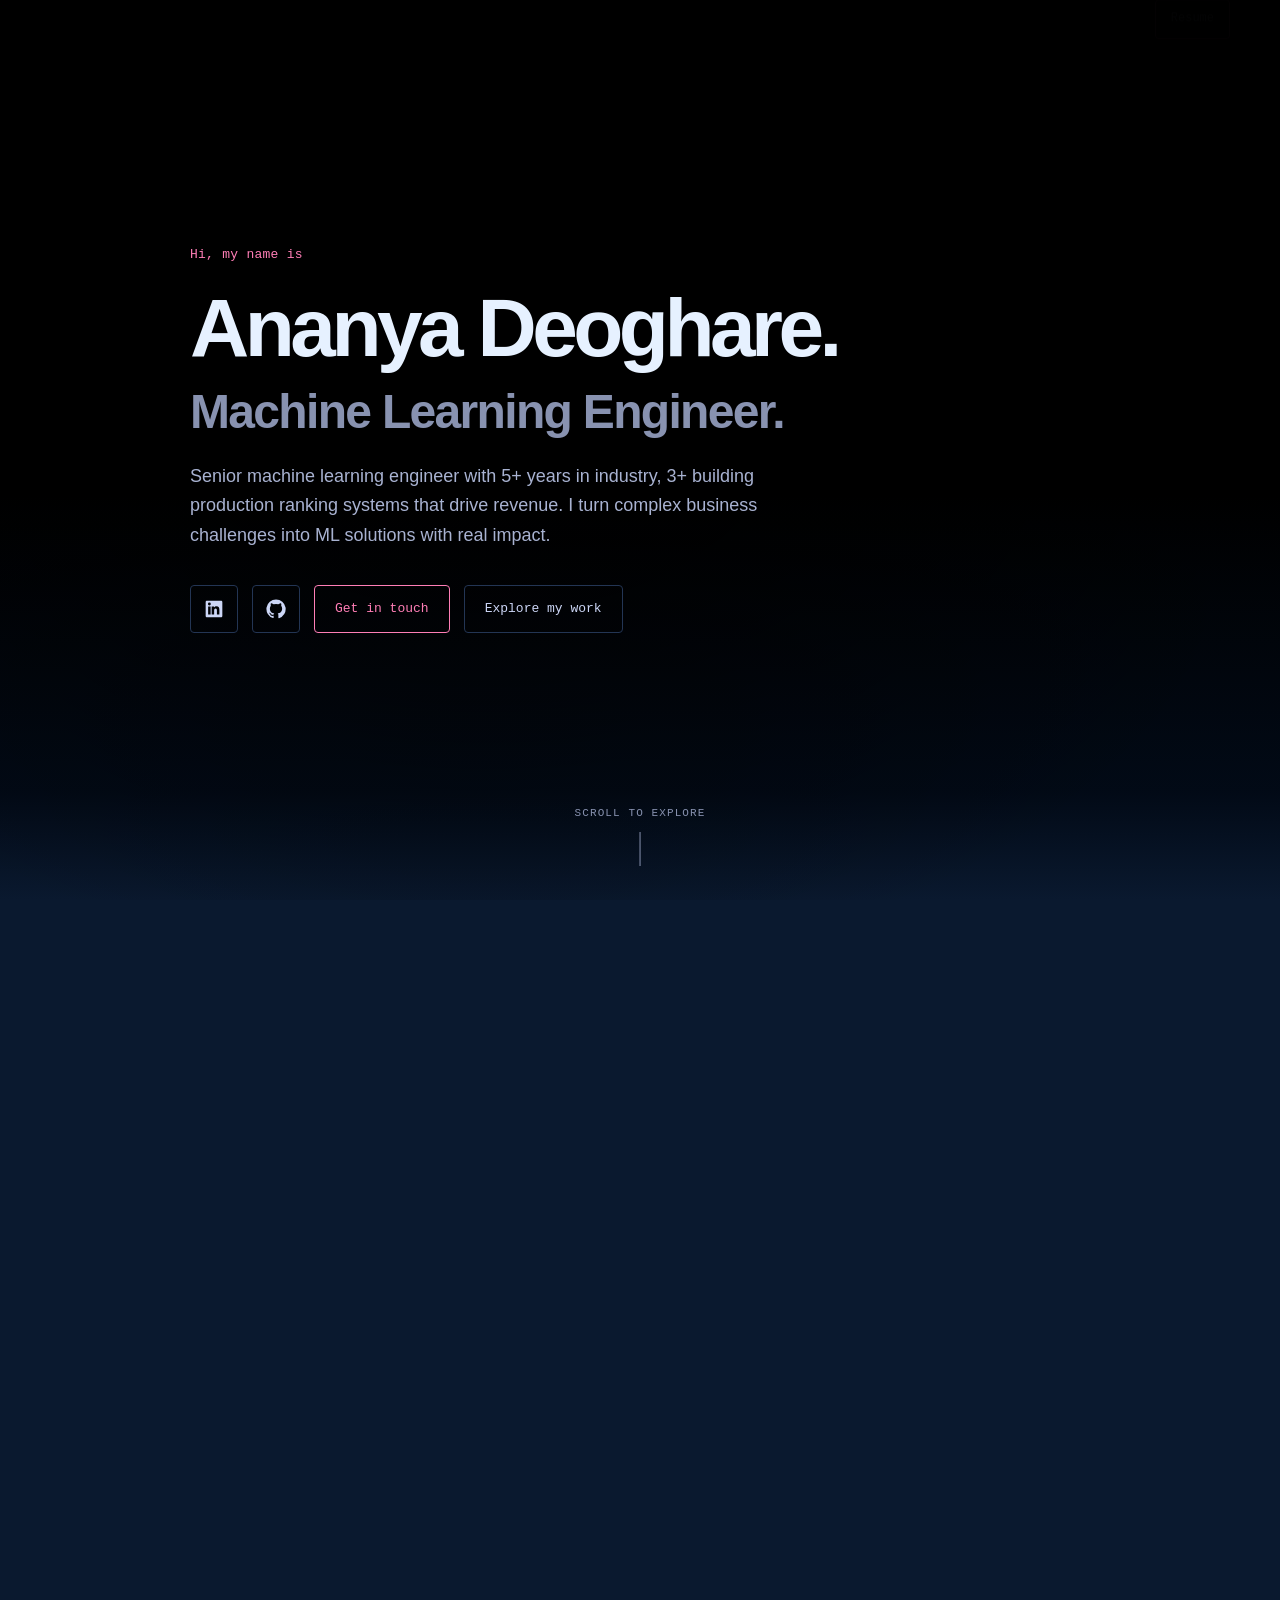
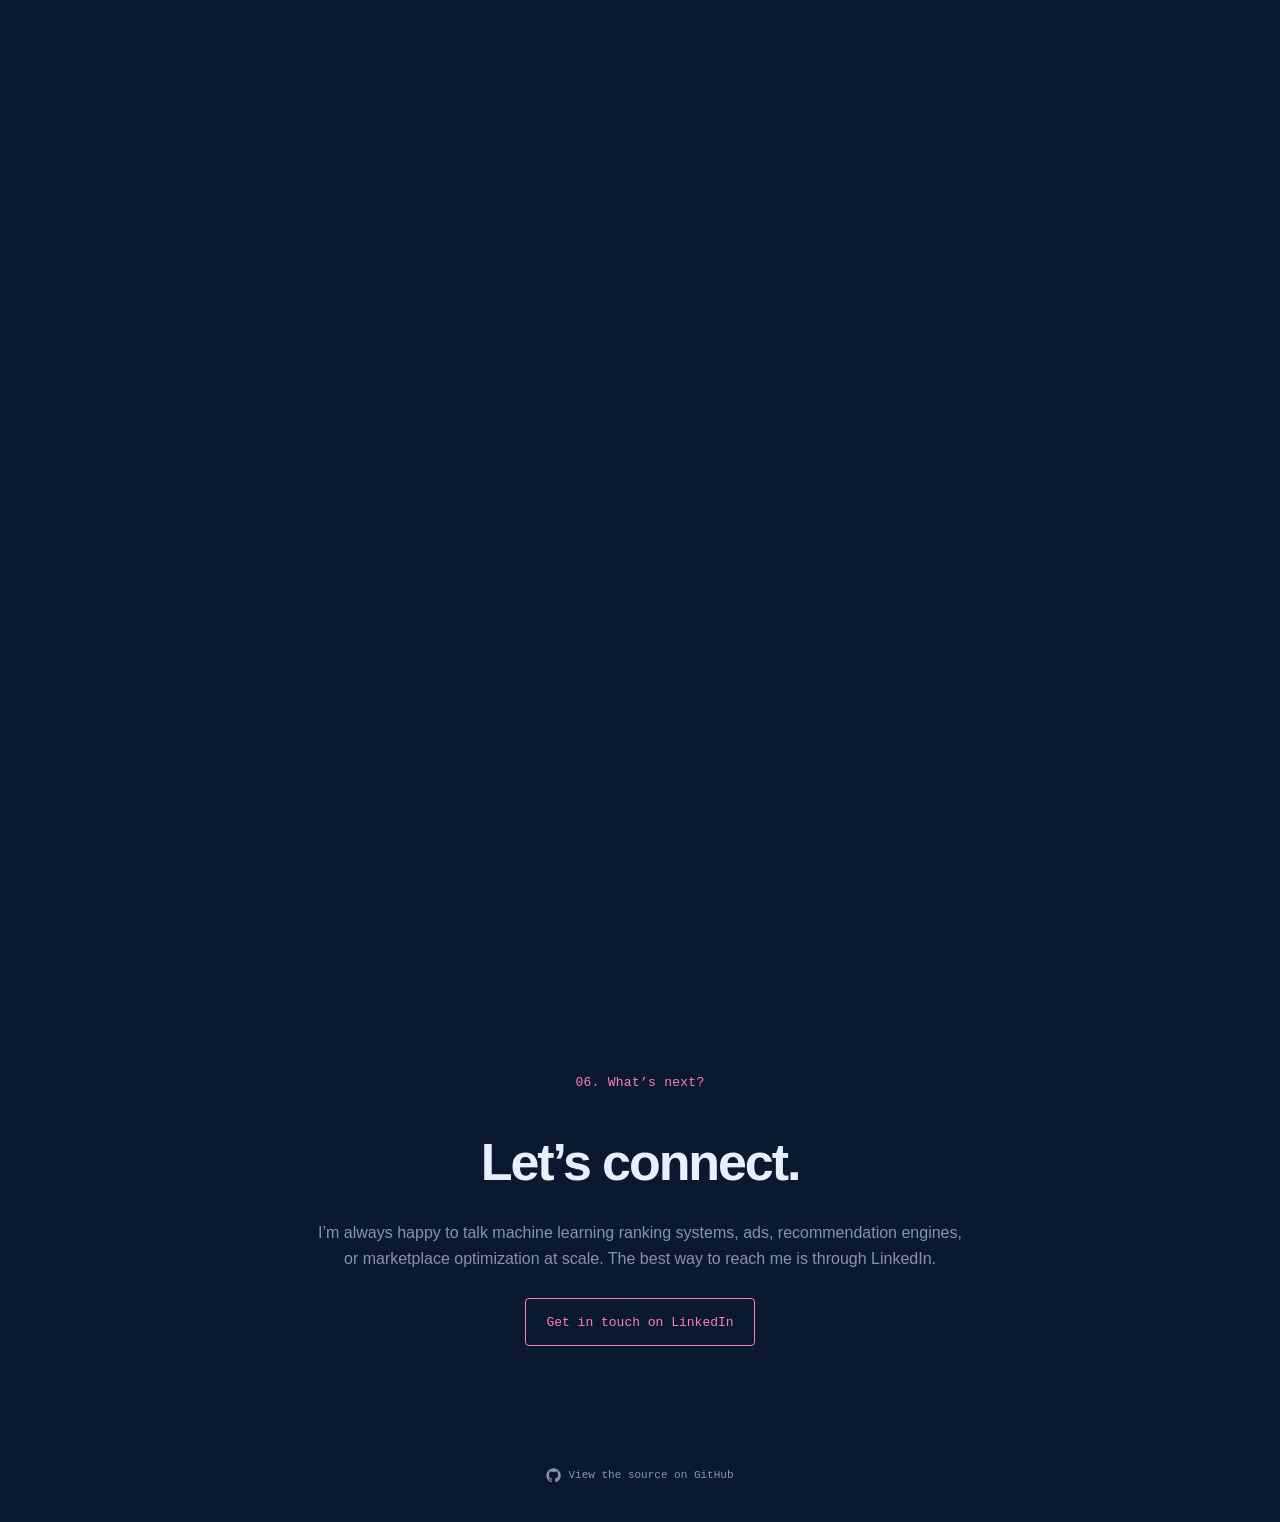
==== commit 8ad07bfc: "Update Honors & recognition bullets and replace em-dashes across portfolio" ====
--- a/index.html
+++ b/index.html
@@ -109,7 +109,7 @@
               I am a Senior Associate Algorithm Engineer at <a href="https://www.quinstreet.com/" target="_blank" rel="noopener noreferrer">QuinStreet</a>, where I own the end-to-end machine learning ranking architecture for the Personal Loans vertical, spanning CTR and conversion modeling, optimal allocation, constrained marketplace optimization, and online experimentation. Across 5+ years in AdTech and data engineering, I’ve focused on production ML systems where modeling decisions move revenue. Day to day, my work centers on matching consumer intent to the right offers in real time and guarding results with experimentation and monitoring. I also set modeling standards through design reviews, code reviews, and mentoring.
             </p>
             <p>
-              I hold a Master’s in Electrical and Computer Engineering from <a href="https://www.ucla.edu/" target="_blank" rel="noopener noreferrer">UCLA</a> (GPA 3.97/4.0), where my research on equitable remote health sensing was published at <a href="https://doi.org/10.1145/3528223.3530161" target="_blank" rel="noopener noreferrer">SIGGRAPH 2022</a> and I co-authored two chapters—<em>Introduction to Computational Imaging</em> and <em>Computational Toolkit</em>—for the <a href="https://mitpress.mit.edu/9780262048439/computational-imaging/" target="_blank" rel="noopener noreferrer">MIT Press <em>Computational Imaging</em></a> textbook. Earlier, I spent two years as a Software Engineer at Accenture in India, building data solutions for the healthcare and pharma sectors, and interned in ML at VidMob.
+              I hold a Master’s in Electrical and Computer Engineering from <a href="https://www.ucla.edu/" target="_blank" rel="noopener noreferrer">UCLA</a> (GPA 3.97/4.0), where my research on equitable remote health sensing was published at <a href="https://doi.org/10.1145/3528223.3530161" target="_blank" rel="noopener noreferrer">SIGGRAPH 2022</a> and I co-authored two chapters (<em>Introduction to Computational Imaging</em> and <em>Computational Toolkit</em>) for the <a href="https://mitpress.mit.edu/9780262048439/computational-imaging/" target="_blank" rel="noopener noreferrer">MIT Press <em>Computational Imaging</em></a> textbook. Earlier, I spent two years as a Software Engineer at Accenture in India, building data solutions for the healthcare and pharma sectors, and interned in ML at VidMob.
             </p>
             <p>
               I’m passionate about using technology to drive meaningful impact, and I’m looking to tackle high-leverage ranking, ads, recommendation, and marketplace optimization problems at scale. Outside work, I pursue Bharatanatyam, an Indian classical dance form, and cooking, both of which keep me focused and composed.
@@ -181,7 +181,7 @@
               <li>Built and productionized the Personal Loans funnel conversion prediction model using Bayesian optimization and cross-validation, complementing CTR models to optimize downstream conversion.</li>
               <li>Implemented the Hungarian algorithm for optimal constrained ranking assignment and validated it against the greedy baseline through staged online A/B tests (staged 90/10, then 50/50) on matched publisher traffic, lifting margin revenue 2.5–8% depending on traffic; now live in Auto Insurance and Banking.</li>
               <li>Built and optimized an automated simulator that replays ranking changes against a replica of the live system, so the team can test changes safely before release. Cut its runtime by 50% while keeping its behavior matched to live production logic. It also runs daily to monitor Auto Insurance production health.</li>
-              <li>Engineered high-impact user and lead features—using domain-specific aggregations, temporal windows, statistical summaries, and one-hot encoding—guided by SHAP attribution, permutation importance, and correlation analysis; built Amazon Redshift and Tableau evaluation workflows and partnered with Platform Engineering to validate and deploy models.</li>
+              <li>Engineered high-impact user and lead features using domain-specific aggregations, temporal windows, statistical summaries, and one-hot encoding, guided by SHAP attribution, permutation importance, and correlation analysis; built Amazon Redshift and Tableau evaluation workflows and partnered with Platform Engineering to validate and deploy models.</li>
             </ul>
           </article>
 
@@ -192,7 +192,7 @@
             <h4>Machine Learning Intern · Creative Analytics Team</h4>
             <p class="role-date">June 2022 – September 2022</p>
             <ul>
-              <li>Built deep learning models on the Creative Analytics team in Python and PyTorch—including celebrity detection and brand audio mention models—to score creative ad assets and support automated engagement prediction and recommendation pipelines.</li>
+              <li>Built deep learning models on the Creative Analytics team in Python and PyTorch, including celebrity detection and brand audio mention models, to score creative ad assets and support automated engagement prediction and recommendation pipelines.</li>
               <li>Designed and implemented computer vision models for object detection and image scoring, lifting ad engagement classification accuracy by 25%.</li>
               <li>Researched new methods to give clients data-driven guidance on boosting ad engagement, and benchmarked user interaction-rate models via A/B testing.</li>
               <li>Engineered modular, reusable components for data preprocessing, model training, and evaluation, reducing pipeline execution time across ML iterations.</li>
@@ -229,7 +229,7 @@
             <h4>Student Researcher · <a href="https://visual.ee.ucla.edu/" target="_blank" rel="noopener noreferrer">UCLA Visual Machines Group (VMG)</a></h4>
             <p class="role-date">July 2020 – January 2023 · Los Angeles, California · Advised by Prof. Achuta Kadambi</p>
             <ul>
-              <li>Co-authored 2 chapters—<em>Introduction to Computational Imaging</em> and <em>Computational Toolkit</em>—for the textbook <a href="https://mitpress.mit.edu/9780262048439/computational-imaging/" target="_blank" rel="noopener noreferrer"><em>Computational Imaging</em></a> published by MIT Press.</li>
+              <li>Co-authored 2 chapters (<em>Introduction to Computational Imaging</em> and <em>Computational Toolkit</em>) for the textbook <a href="https://mitpress.mit.edu/9780262048439/computational-imaging/" target="_blank" rel="noopener noreferrer"><em>Computational Imaging</em></a> published by MIT Press.</li>
               <li>Diagnosed skin-tone bias in medical remote sensing using multimodal fusion between 77 GHz radar and RGB camera data, improving pulse estimation accuracy by 75% and publishing <a href="https://doi.org/10.1145/3528223.3530161" target="_blank" rel="noopener noreferrer"><em>Blending Camera and 77 GHz Radar Sensing for Equitable, Robust Plethysmography</em></a> at SIGGRAPH 2022 (<em>ACM Transactions on Graphics</em>).</li>
               <li>With a fellow researcher, derived a shift-robust loss for rPPG that learns from misaligned camera and pulse-oximeter data, decreasing error by 40%.</li>
             </ul>
@@ -325,9 +325,9 @@
           <article class="credential-card">
             <h3>Honors &amp; recognition</h3>
             <ul>
-              <li>Global Innovation Challenge Semifinalist — Accenture</li>
-              <li>CNR Rao Merit Scholarship (Semester 7) &amp; Distinction Award (Semesters 1, 5, 6, and 7) — PES University</li>
-              <li>Teaching Associate (Mathematics for Life Scientists &amp; Food Politics) — UCLA</li>
+              <li>Global Innovation Challenge Semifinalist, Accenture</li>
+              <li>CNR Rao Merit Scholarship (Semester 7) and Distinction Award (Semesters 1, 5, 6, and 7), PES University</li>
+              <li>Teaching Associate for Mathematics for Life Scientists and Food Politics, UCLA</li>
               <li><a href="assets/resume/BE275_Project_.pdf" target="_blank" rel="noopener noreferrer">Shift-Robust Loss Function for Remote Photoplethysmography (rPPG)</a></li>
               <li><a href="assets/resume/ECE247_project_report.pdf" target="_blank" rel="noopener noreferrer">Multi-Class EEG Motor Imagery Classification with Deep Learning</a></li>
             </ul>
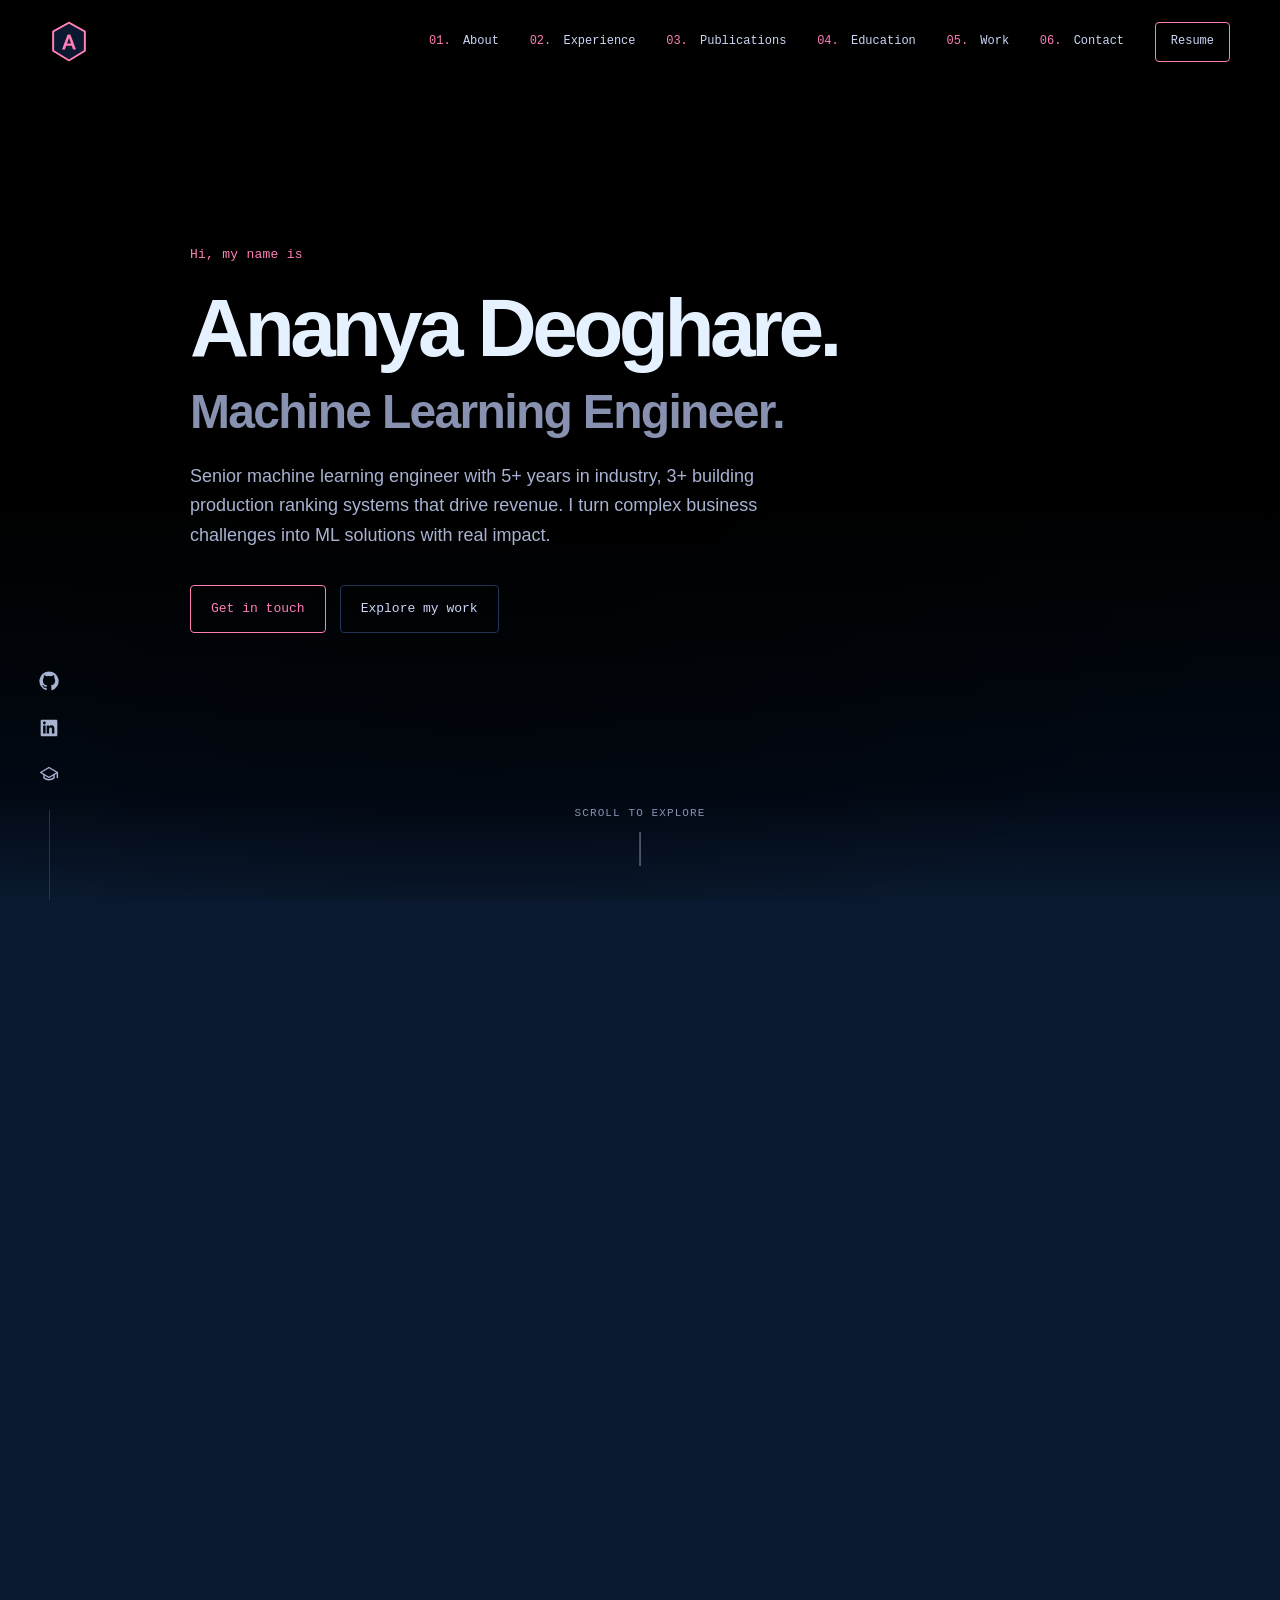
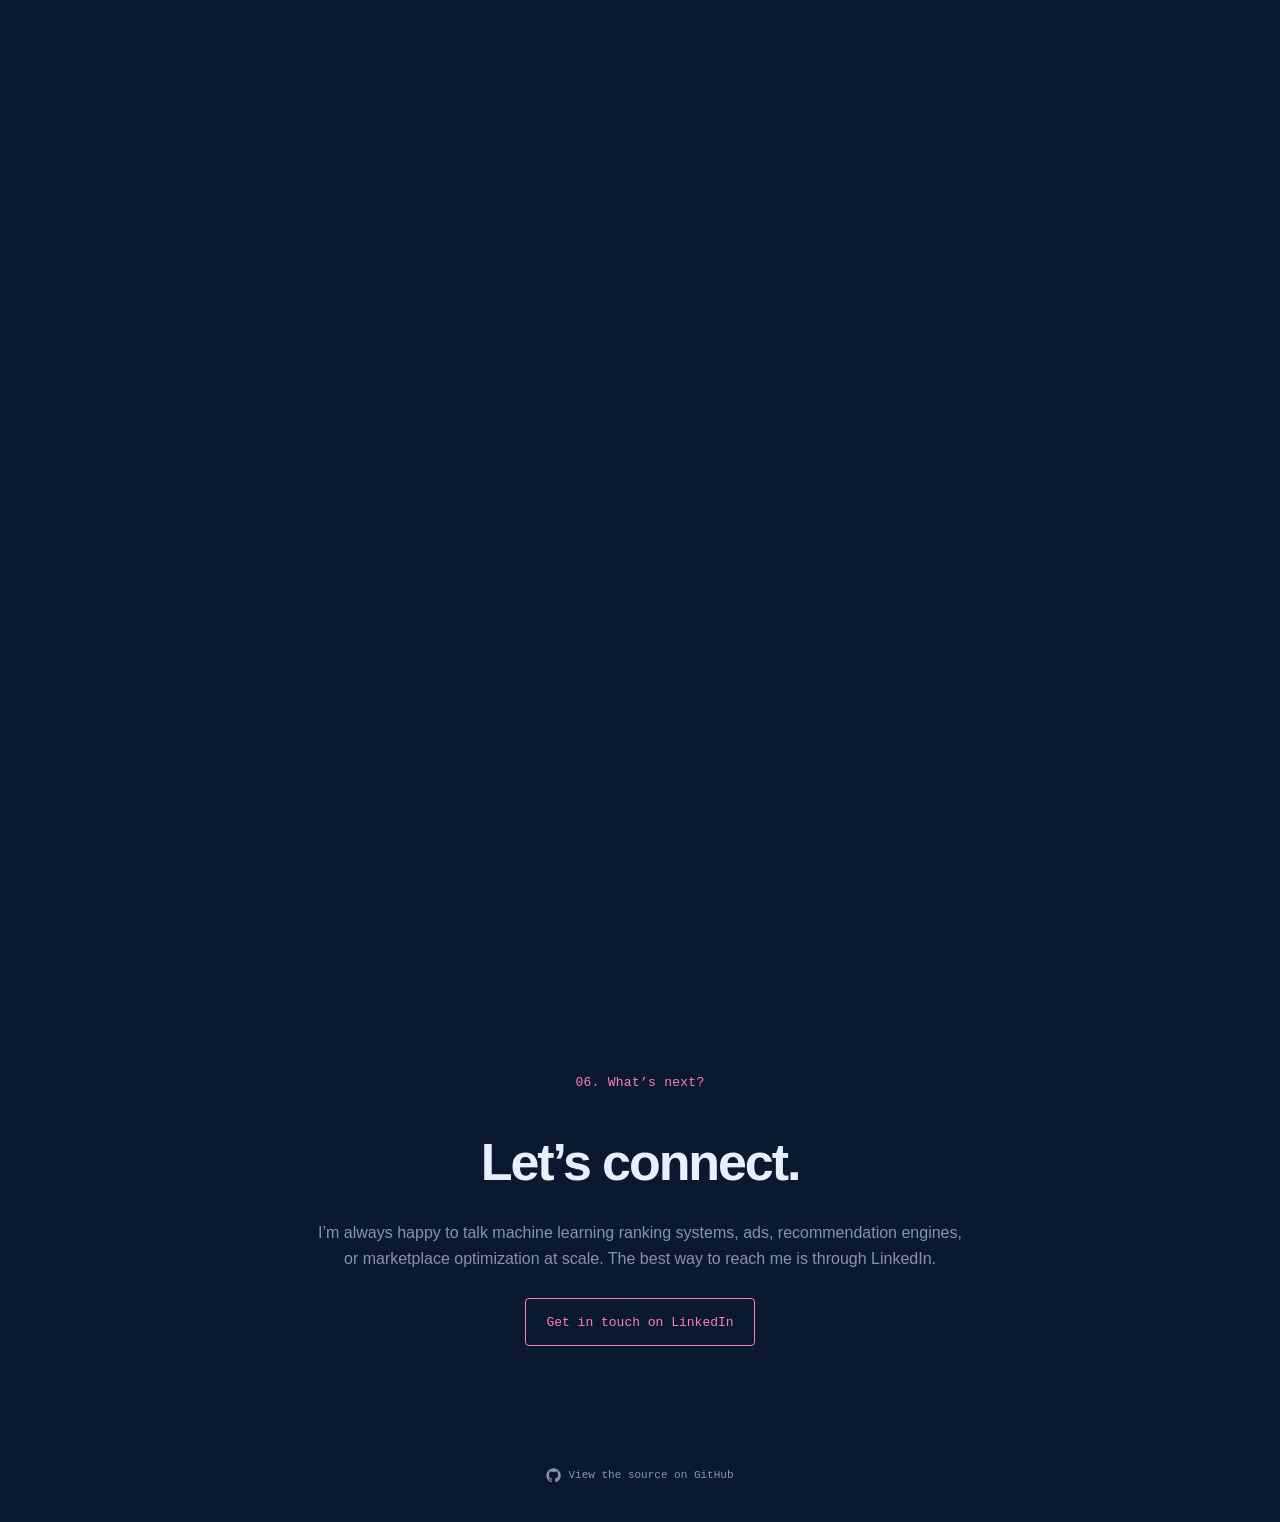
==== commit 10afe21e: "Remove LinkedIn and GitHub icon buttons from hero actions" ====
--- a/index.html
+++ b/index.html
@@ -83,16 +83,6 @@
           Senior machine learning engineer with 5+ years in industry, 3+ building production ranking systems that drive revenue. I turn complex business challenges into ML solutions with real impact.
         </p>
         <div class="hero-actions">
-          <a class="hero-icon-link" href="https://www.linkedin.com/in/ananyadeoghare" target="_blank" rel="noopener noreferrer" aria-label="LinkedIn">
-            <svg viewBox="0 0 24 24" aria-hidden="true">
-              <path d="M20.45 2H3.55C2.69 2 2 2.68 2 3.52v16.96c0 .84.69 1.52 1.55 1.52h16.9c.86 0 1.55-.68 1.55-1.52V3.52c0-.84-.69-1.52-1.55-1.52ZM7.93 18.45H4.96V9h2.97v9.45ZM6.45 7.71a1.72 1.72 0 1 1 0-3.44 1.72 1.72 0 0 1 0 3.44Zm12 10.74h-2.96v-4.6c0-1.1-.02-2.52-1.54-2.52-1.54 0-1.78 1.2-1.78 2.44v4.68H9.2V9h2.84v1.29h.04c.4-.74 1.36-1.52 2.8-1.52 3 0 3.57 1.97 3.57 4.54v5.14Z"></path>
-            </svg>
-          </a>
-          <a class="hero-icon-link" href="https://github.com/AnanyaDeoghare" target="_blank" rel="noopener noreferrer" aria-label="GitHub">
-            <svg viewBox="0 0 24 24" aria-hidden="true">
-              <path d="M12 .5a11.5 11.5 0 0 0-3.64 22.41c.58.1.79-.25.79-.56v-2.16c-3.22.7-3.9-1.37-3.9-1.37-.52-1.33-1.28-1.68-1.28-1.68-1.05-.72.08-.71.08-.71 1.16.08 1.77 1.2 1.77 1.2 1.03 1.76 2.71 1.25 3.37.95.1-.74.4-1.25.73-1.54-2.57-.29-5.27-1.29-5.27-5.74 0-1.27.45-2.3 1.2-3.11-.12-.3-.52-1.47.12-3.06 0 0 .98-.31 3.16 1.19a10.98 10.98 0 0 1 5.75 0c2.18-1.5 3.15-1.19 3.15-1.19.64 1.59.24 2.76.12 3.06.75.81 1.2 1.84 1.2 3.11 0 4.46-2.71 5.44-5.29 5.73.42.36.78 1.07.78 2.16v3.2c0 .31.21.67.8.56A11.5 11.5 0 0 0 12 .5Z"></path>
-            </svg>
-          </a>
           <a class="button" href="https://www.linkedin.com/in/ananyadeoghare" target="_blank" rel="noopener noreferrer">Get in touch</a>
           <a class="button button-secondary" href="#work">Explore my work</a>
         </div>
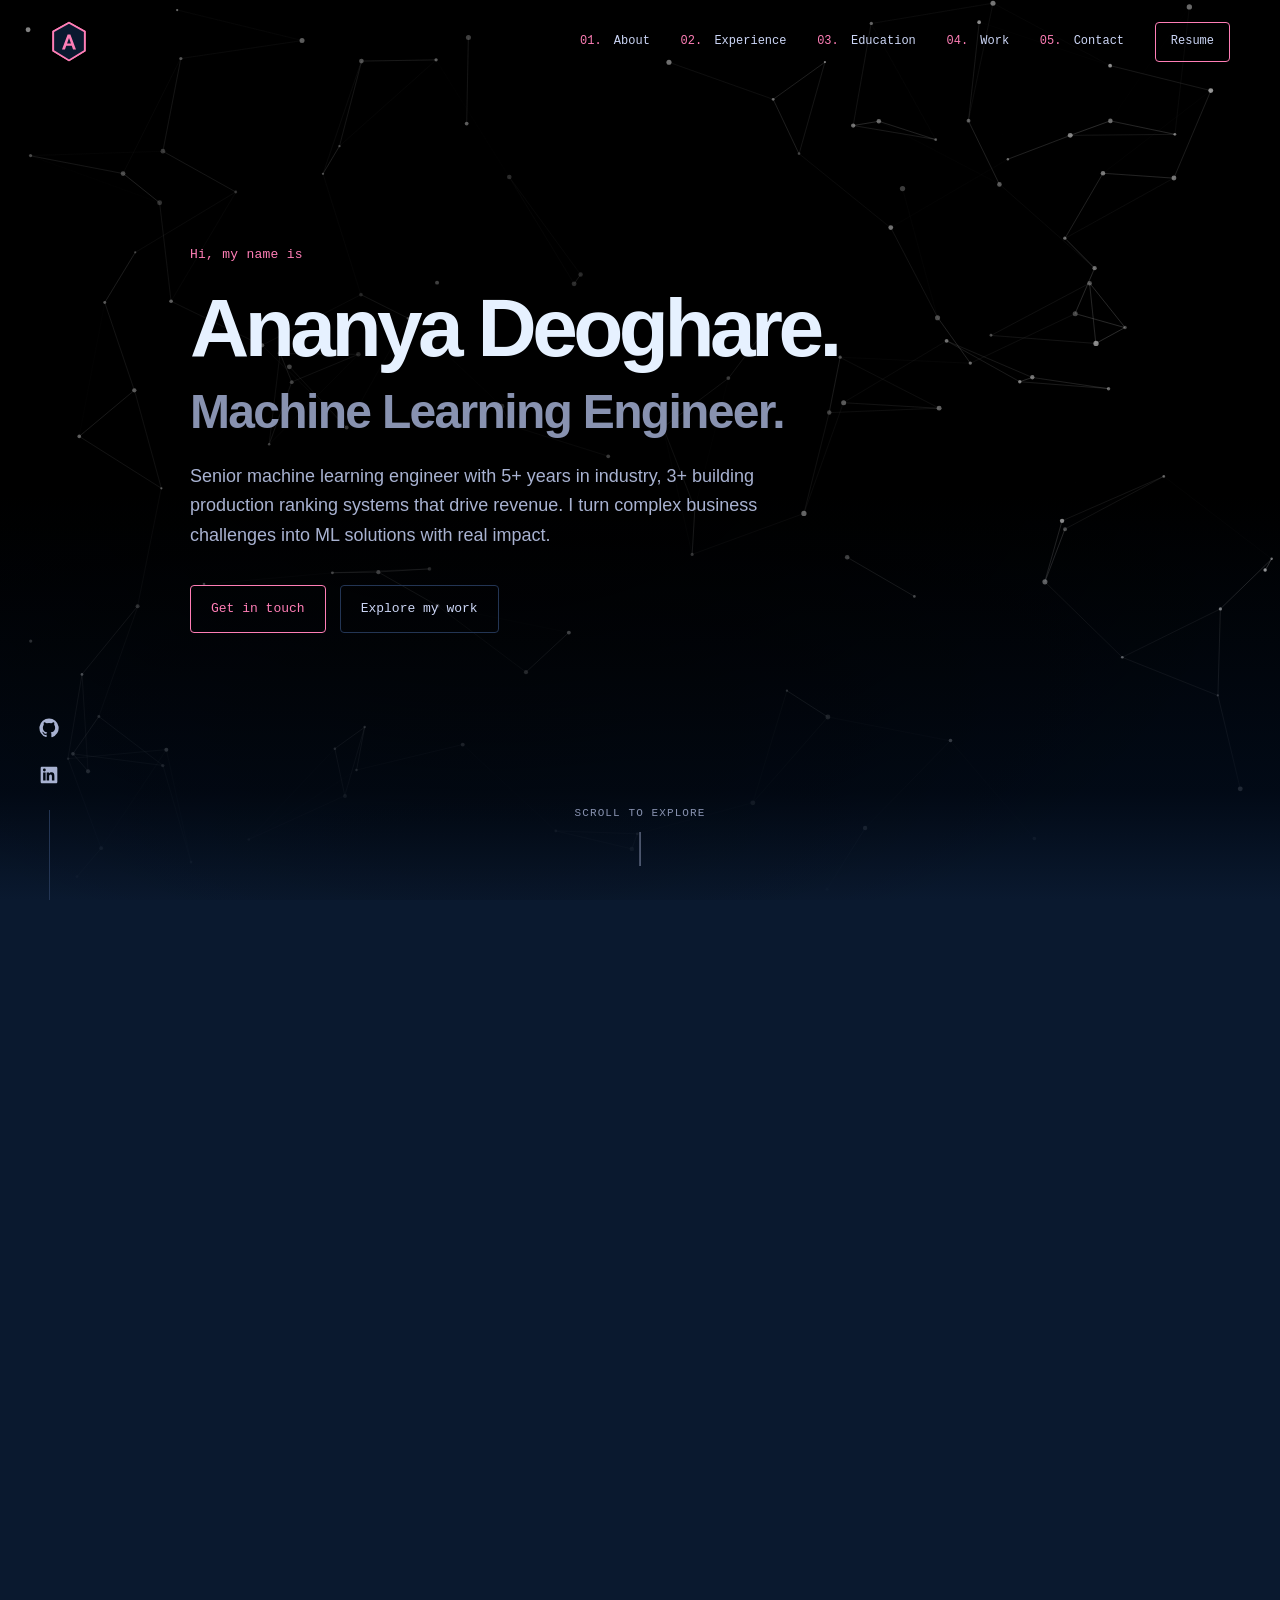
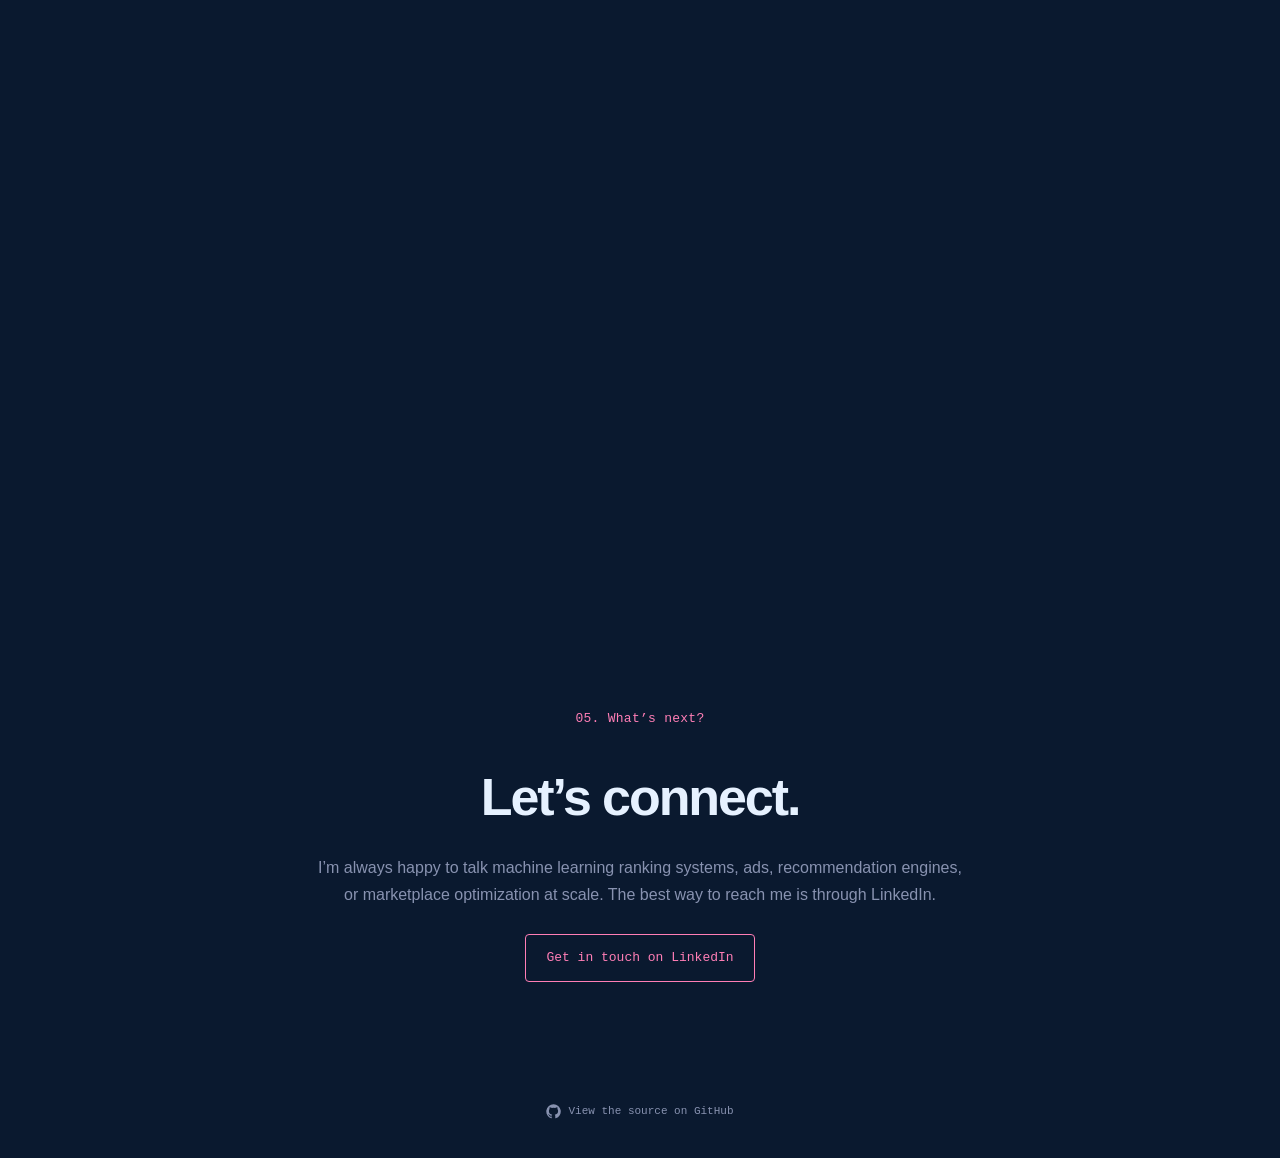
==== commit fb74dffc: "Remove internal scholar rail icon, merge publications with education, curate 6 selected works, and u" ====
--- a/index.html
+++ b/index.html
@@ -13,10 +13,10 @@
     <meta property="og:url" content="https://ananyadeoghare.github.io/">
     <link rel="canonical" href="https://ananyadeoghare.github.io/">
     <title>Ananya Deoghare | ML Engineer, Ranking &amp; Marketplace Systems</title>
-    <link rel="icon" type="image/svg+xml" href="images/favicon.svg?v=17">
-    <link rel="icon" type="image/x-icon" href="images/favicon.ico?v=17">
-    <link rel="stylesheet" href="css/portfolio.css?v=17">
-    <script src="js/portfolio.js?v=17" defer></script>
+    <link rel="icon" type="image/svg+xml" href="images/favicon.svg?v=18">
+    <link rel="icon" type="image/x-icon" href="images/favicon.ico?v=18">
+    <link rel="stylesheet" href="css/portfolio.css?v=18">
+    <script src="js/portfolio.js?v=18" defer></script>
   </head>
   <body>
     <div class="page-loader" aria-hidden="true">
@@ -45,10 +45,9 @@
       <nav class="primary-nav" id="primary-navigation" aria-label="Main navigation">
         <a href="#about"><span>01.</span> About</a>
         <a href="#experience"><span>02.</span> Experience</a>
-        <a href="#publications"><span>03.</span> Publications</a>
-        <a href="#credentials"><span>04.</span> Education</a>
-        <a href="#work"><span>05.</span> Work</a>
-        <a href="https://www.linkedin.com/in/ananyadeoghare" target="_blank" rel="noopener noreferrer"><span>06.</span> Contact</a>
+        <a href="#credentials"><span>03.</span> Education</a>
+        <a href="#work"><span>04.</span> Work</a>
+        <a href="https://www.linkedin.com/in/ananyadeoghare" target="_blank" rel="noopener noreferrer"><span>05.</span> Contact</a>
         <a class="resume-link" href="resume/Ananya_Deoghare_Resume.pdf?v=17">Resume</a>
       </nav>
     </header>
@@ -62,12 +61,6 @@
       <a href="https://www.linkedin.com/in/ananyadeoghare" target="_blank" rel="noopener noreferrer" aria-label="LinkedIn" data-tooltip="LinkedIn">
         <svg viewBox="0 0 24 24" aria-hidden="true">
           <path d="M20.45 2H3.55C2.69 2 2 2.68 2 3.52v16.96c0 .84.69 1.52 1.55 1.52h16.9c.86 0 1.55-.68 1.55-1.52V3.52c0-.84-.69-1.52-1.55-1.52ZM7.93 18.45H4.96V9h2.97v9.45ZM6.45 7.71a1.72 1.72 0 1 1 0-3.44 1.72 1.72 0 0 1 0 3.44Zm12 10.74h-2.96v-4.6c0-1.1-.02-2.52-1.54-2.52-1.54 0-1.78 1.2-1.78 2.44v4.68H9.2V9h2.84v1.29h.04c.4-.74 1.36-1.52 2.8-1.52 3 0 3.57 1.97 3.57 4.54v5.14Z"></path>
-        </svg>
-      </a>
-      <a href="#publications" aria-label="Publications" data-tooltip="Publications">
-        <svg class="research-icon" viewBox="0 0 24 24" aria-hidden="true">
-          <path d="m2 9 10-6 10 6-10 6L2 9Z"></path>
-          <path d="M6 11.4v4.1c3.4 2.8 8.6 2.8 12 0v-4.1M22 9v6"></path>
         </svg>
       </a>
     </aside>
@@ -241,47 +234,8 @@
         </div>
       </section>
 
-      <section class="content-section" id="publications" aria-labelledby="publications-title">
-        <h2 class="section-heading" id="publications-title"><span class="section-kicker">03.</span> Publications</h2>
-        <div class="credentials-grid">
-          <article class="credential-card">
-            <h3>ACM Transactions on Graphics (SIGGRAPH 2022)</h3>
-            <p>
-              <strong><a href="https://doi.org/10.1145/3528223.3530161" target="_blank" rel="noopener noreferrer">Blending Camera and 77 GHz Radar Sensing for Equitable, Robust Plethysmography</a></strong>
-              <span class="credential-date">ACM TOG · Vol. 41, No. 4 · July 2022</span>
-            </p>
-            <p>Adversarial multimodal fusion of 77 GHz millimeter-wave radar and RGB video to mitigate skin-tone bias in remote heart-rate estimation, improving accuracy across diverse skin tones by 75%.</p>
-            <div class="project-links">
-              <a class="project-link" href="https://doi.org/10.1145/3528223.3530161" target="_blank" rel="noopener noreferrer">
-                <svg class="stroke-icon" viewBox="0 0 24 24" aria-hidden="true"><path d="m2 9 10-6 10 6-10 6L2 9Z"></path><path d="M6 11.4v4.1c3.4 2.8 8.6 2.8 12 0v-4.1M22 9v6"></path></svg>
-                <span>SIGGRAPH Paper</span>
-              </a>
-              <a class="project-link" href="https://github.com/UCLA-VMG/EquiPleth" target="_blank" rel="noopener noreferrer">
-                <svg viewBox="0 0 24 24" aria-hidden="true"><path d="M12 .5a11.5 11.5 0 0 0-3.64 22.41c.58.1.79-.25.79-.56v-2.16c-3.22.7-3.9-1.37-3.9-1.37-.52-1.33-1.28-1.68-1.28-1.68-1.05-.72.08-.71.08-.71 1.16.08 1.77 1.2 1.77 1.2 1.03 1.76 2.71 1.25 3.37.95.1-.74.4-1.25.73-1.54-2.57-.29-5.27-1.29-5.27-5.74 0-1.27.45-2.3 1.2-3.11-.12-.3-.52-1.47.12-3.06 0 0 .98-.31 3.16 1.19a10.98 10.98 0 0 1 5.75 0c2.18-1.5 3.15-1.19 3.15-1.19.64 1.59.24 2.76.12 3.06.75.81 1.2 1.84 1.2 3.11 0 4.46-2.71 5.44-5.29 5.73.42.36.78 1.07.78 2.16v3.2c0 .31.21.67.8.56A11.5 11.5 0 0 0 12 .5Z"></path></svg>
-                <span>EquiPleth Code</span>
-              </a>
-            </div>
-          </article>
-
-          <article class="credential-card">
-            <h3>MIT Press Textbook Chapters</h3>
-            <p>
-              <strong><a href="https://mitpress.mit.edu/9780262048439/computational-imaging/" target="_blank" rel="noopener noreferrer">Computational Imaging</a></strong>
-              <span class="credential-date">MIT Press · Co-author of 2 Chapters</span>
-            </p>
-            <p>Co-authored <em>Introduction to Computational Imaging</em> and <em>Computational Toolkit</em> with the UCLA Visual Machines Group, covering foundational optics, signal processing, and computational imaging systems.</p>
-            <div class="project-links">
-              <a class="project-link" href="https://mitpress.mit.edu/9780262048439/computational-imaging/" target="_blank" rel="noopener noreferrer">
-                <svg class="stroke-icon" viewBox="0 0 24 24" aria-hidden="true"><path d="m2 9 10-6 10 6-10 6L2 9Z"></path><path d="M6 11.4v4.1c3.4 2.8 8.6 2.8 12 0v-4.1M22 9v6"></path></svg>
-                <span>MIT Press Book</span>
-              </a>
-            </div>
-          </article>
-        </div>
-      </section>
-
       <section class="content-section" id="credentials" aria-labelledby="credentials-title">
-        <h2 class="section-heading" id="credentials-title"><span class="section-kicker">04.</span> Education, skills &amp; recognition</h2>
+        <h2 class="section-heading" id="credentials-title"><span class="section-kicker">03.</span> Education, publications &amp; skills</h2>
         <div class="credentials-grid">
           <article class="credential-card">
             <h3>Education</h3>
@@ -298,6 +252,21 @@
             </p>
             <p><strong>Honors &amp; Certifications:</strong> CNR Rao Merit Scholarship (Semester 7), Distinction Award (Semesters 1, 5, 6, and 7), German A1 Certification (Dec 2017).</p>
             <p><strong>Coursework:</strong> Introduction to Python, C &amp; Embedded Systems, Probability and Random Processes, Linear Algebra, Information Theory and Coding, Machine Learning, Digital Signal Processing, Speech Processing.</p>
+          </article>
+
+          <article class="credential-card" id="publications">
+            <h3>Publications</h3>
+            <p>
+              <strong><a href="https://doi.org/10.1145/3528223.3530161" target="_blank" rel="noopener noreferrer">Blending Camera and 77 GHz Radar Sensing for Equitable, Robust Plethysmography</a></strong>
+              <span class="credential-date">ACM Transactions on Graphics (SIGGRAPH 2022) · Vol. 41, No. 4 · July 2022</span>
+            </p>
+            <p>Adversarial multimodal fusion of 77 GHz millimeter-wave radar and RGB video to mitigate skin-tone bias in remote heart-rate estimation, improving accuracy across diverse skin tones by 75% (<a href="https://doi.org/10.1145/3528223.3530161" target="_blank" rel="noopener noreferrer">SIGGRAPH Paper</a> · <a href="https://github.com/UCLA-VMG/EquiPleth" target="_blank" rel="noopener noreferrer">EquiPleth Code</a>).</p>
+
+            <p>
+              <strong><a href="https://mitpress.mit.edu/9780262048439/computational-imaging/" target="_blank" rel="noopener noreferrer">Computational Imaging (MIT Press Textbook)</a></strong>
+              <span class="credential-date">MIT Press · Co-author of 2 Chapters</span>
+            </p>
+            <p>Co-authored <em>Introduction to Computational Imaging</em> and <em>Computational Toolkit</em> with the UCLA Visual Machines Group, covering foundational optics, signal processing, and computational imaging systems (<a href="https://mitpress.mit.edu/9780262048439/computational-imaging/" target="_blank" rel="noopener noreferrer">MIT Press Book</a>).</p>
           </article>
 
           <article class="credential-card">
@@ -321,10 +290,8 @@
               <li><a href="assets/resume/BE275_Project_.pdf" target="_blank" rel="noopener noreferrer">Shift-Robust Loss Function for Remote Photoplethysmography (rPPG)</a></li>
               <li><a href="assets/resume/ECE247_project_report.pdf" target="_blank" rel="noopener noreferrer">Multi-Class EEG Motor Imagery Classification with Deep Learning</a></li>
             </ul>
-          </article>
-
-          <article class="credential-card">
-            <h3>Activities &amp; leadership</h3>
+
+            <h3 class="credential-subheading">Activities &amp; leadership</h3>
             <ul>
               <li><strong>eYantra 2016 National Robotics Competition:</strong> Coached a team of 3 to the national semi-finals.</li>
               <li><strong>Epsilon 2016 Operations Lead:</strong> Led operations across 100+ events and 2,000+ participants.</li>
@@ -337,7 +304,7 @@
       </section>
 
       <section class="content-section" id="work" aria-labelledby="work-title">
-        <h2 class="section-heading" id="work-title"><span class="section-kicker">05.</span> Selected work</h2>
+        <h2 class="section-heading" id="work-title"><span class="section-kicker">04.</span> Selected work</h2>
         <p class="work-intro">Case studies and projects across marketplace ML ranking, constrained optimization, computer vision, and embedded systems. Browse the archive for additional details.</p>
         <div class="project-grid">
           <article class="project-card featured-project">
@@ -403,7 +370,7 @@
           <article class="project-card featured-project">
             <div class="project-topline">
               <span class="project-icon" aria-hidden="true">
-                <svg viewBox="0 0 100 100"><path fill="currentColor" d="M16 68A44 44 0 0 1 68 16L55 29A25 25 0 0 0 29 55L66 18 73 25 23 75Z"></path><path fill="currentColor" opacity="0.72" d="M84 32A44 44 0 0 1 32 84L45 71A25 25 0 0 0 71 45L34 82 27 75 77 25Z"></path></svg>
+                <svg class="college-logo" viewBox="0 0 120 44"><rect x="2" y="2" width="116" height="40" rx="6" fill="none" stroke="currentColor" stroke-width="4"></rect><text x="60" y="30" text-anchor="middle" fill="currentColor" font-family="Georgia, 'Times New Roman', serif" font-style="italic" font-weight="700" font-size="27" letter-spacing="1">UCLA</text></svg>
               </span>
               <span class="number">FEATURED · 03</span>
             </div>
@@ -438,19 +405,6 @@
           <article class="project-card">
             <div class="project-topline">
               <span class="project-icon" aria-hidden="true">
-                <svg viewBox="0 0 100 100"><path fill="currentColor" opacity="0.72" d="M14 14L38 80L14 96V14Z"></path><path fill="currentColor" fill-rule="evenodd" d="M14 11c-2.2 0-3.8 2.1-3.1 4.2l26 78c.8 2.5 4.1 2.9 5.6.8l50-66c1.6-2.1.4-5.2-2.2-5.7l-75-11.2c-.4-.1-.9-.1-1.3-.1zm8.4 9.5 59.2 8.9-39.4 52-19.8-60.9z"></path></svg>
-              </span>
-              <span class="number">VIDMOB</span>
-            </div>
-            <h3>Creative ad scoring &amp; engagement</h3>
-            <p class="role-date">Creative Analytics Team · Jun 2022 – Sep 2022</p>
-            <p>Built celebrity detection, brand audio mention, and computer vision models in PyTorch to score creative ad assets, lifting engagement classification accuracy by 25% and giving clients data-driven guidance on boosting ad engagement.</p>
-            <div class="tag-list"><span class="tag">PyTorch</span><span class="tag">Computer vision</span><span class="tag">Ad engagement</span><span class="tag">A/B testing</span></div>
-          </article>
-
-          <article class="project-card">
-            <div class="project-topline">
-              <span class="project-icon" aria-hidden="true">
                 <svg viewBox="0 0 100 100"><path fill="currentColor" fill-rule="evenodd" d="M50 4a38 38 0 1 0 0 76 38 38 0 1 0 0-76zm0 6.5a31.5 31.5 0 1 1 0 63 31.5 31.5 0 1 1 0-63z"></path><path fill="currentColor" d="M50 16c3.2 4.5 3.2 8.8 0 12-3.2-3.2-3.2-7.5 0-12zm-10 13.5h20c0 5.5-4.5 9-10 9s-10-3.5-10-9zm6 9.5h8l4.5 31h-5.2L50 46l-3.3 24h-5.2L46 39zm-38 45 18-8c15-6.5 33-6.5 48 0l18 8-3.5 7.5-16.5-7.2c-13.5-5.8-30.5-5.8-44 0L11.5 91.5 8 84z"></path></svg>
               </span>
               <span class="number">IISc BENGALURU</span>
@@ -459,23 +413,25 @@
             <p class="role-date">AI &amp; Robotics Lab · Jan 2019 – Jun 2019</p>
             <p>Restructured the ABIDE neuroimaging dataset using inter-regional brain correlation analysis and compared multiple CNN architectures on the cleaned data, achieving 80% early-detection accuracy.</p>
             <div class="tag-list"><span class="tag">Deep learning</span><span class="tag">CNN</span><span class="tag">fMRI neuroimaging</span><span class="tag">ABIDE dataset</span></div>
+            <div class="project-links">
+              <a class="project-link" href="https://github.com/AnanyaDeoghare/Detecting-Autism-using-fMRI-Scans/blob/main/Ananya_Deoghare_Project.pdf" target="_blank" rel="noopener noreferrer" aria-label="Read the Autism detection report">
+                <svg class="stroke-icon" viewBox="0 0 24 24" aria-hidden="true"><path d="m2 9 10-6 10 6-10 6L2 9Z"></path><path d="M6 11.4v4.1c3.4 2.8 8.6 2.8 12 0v-4.1M22 9v6"></path></svg>
+                <span>Report</span>
+              </a>
+              <a class="project-link" href="https://github.com/AnanyaDeoghare/Detecting-Autism-using-fMRI-Scans" target="_blank" rel="noopener noreferrer" aria-label="Detecting Autism using fMRI Scans on GitHub">
+                <svg viewBox="0 0 24 24" aria-hidden="true"><path d="M12 .5a11.5 11.5 0 0 0-3.64 22.41c.58.1.79-.25.79-.56v-2.16c-3.22.7-3.9-1.37-3.9-1.37-.52-1.33-1.28-1.68-1.28-1.68-1.05-.72.08-.71.08-.71 1.16.08 1.77 1.2 1.77 1.2 1.03 1.76 2.71 1.25 3.37.95.1-.74.4-1.25.73-1.54-2.57-.29-5.27-1.29-5.27-5.74 0-1.27.45-2.3 1.2-3.11-.12-.3-.52-1.47.12-3.06 0 0 .98-.31 3.16 1.19a10.98 10.98 0 0 1 5.75 0c2.18-1.5 3.15-1.19 3.15-1.19.64 1.59.24 2.76.12 3.06.75.81 1.2 1.84 1.2 3.11 0 4.46-2.71 5.44-5.29 5.73.42.36.78 1.07.78 2.16v3.2c0 .31.21.67.8.56A11.5 11.5 0 0 0 12 .5Z"></path></svg>
+                <span>GitHub</span>
+              </a>
+            </div>
           </article>
 
           <article class="project-card">
             <div class="project-topline">
               <span class="project-icon" aria-hidden="true">
-                <svg viewBox="0 0 24 24"><path fill="currentColor" d="M2.5 1.2L21.5 9v5.2L2.5 6.4V1.2z"></path><path fill="currentColor" opacity="0.72" d="M2.5 17.6l12.7-5.2 6.3 2.6-19 7.8v-5.2z"></path></svg>
-              </span>
-              <span class="number">ACCENTURE</span>
-            </div>
-            <h3>Pharma ETL &amp; sales analytics</h3>
-            <p class="role-date">Healthcare &amp; Pharma · Jun 2019 – Jul 2021</p>
-            <p>Automated pharma sales ETL pipelines in Python, SQL, and Apache Hive to cut analysis time by 50%, built a customer-facing interface and Tableau dashboards that lifted competitor match rates by 20%, and delivered weekly trend analyses recognized by the Australian team.</p>
-            <div class="tag-list"><span class="tag">Apache Hive</span><span class="tag">ETL pipelines</span><span class="tag">Tableau</span></div>
-          </article>
-
-          <article class="project-card">
-            <div class="project-topline"><span class="project-icon" aria-hidden="true">⌘</span><span class="number">UCLA · RESEARCH</span></div>
+                <svg class="college-logo" viewBox="0 0 120 44"><rect x="2" y="2" width="116" height="40" rx="6" fill="none" stroke="currentColor" stroke-width="4"></rect><text x="60" y="30" text-anchor="middle" fill="currentColor" font-family="Georgia, 'Times New Roman', serif" font-style="italic" font-weight="700" font-size="27" letter-spacing="1">UCLA</text></svg>
+              </span>
+              <span class="number">UCLA · RESEARCH</span>
+            </div>
             <h3>Loss Function for rPPG</h3>
             <p class="role-date">UCLA · Oct 2022 – Dec 2022</p>
             <p>With a fellow researcher, derived a shift-robust regression loss function for remote photoplethysmography (rPPG) that learns directly from temporally misaligned RGB camera and pulse-oximeter signals, decreasing pulse prediction error by 40%.</p>
@@ -489,51 +445,12 @@
           </article>
 
           <article class="project-card">
-            <div class="project-topline"><span class="project-icon" aria-hidden="true">⌘</span><span class="number">UCLA · DEEP LEARNING</span></div>
-            <h3>Deep Learning for EEG Data</h3>
-            <p class="role-date">UCLA · Jan 2023 – Mar 2023</p>
-            <p>Implemented and tuned CNN, LSTM, GRU, RNN, VAE, Transformer, and attention architectures for multi-class EEG motor imagery classification, achieving ~75% accuracy on the entire dataset and comparing single-subject vs. full-dataset training.</p>
-            <div class="tag-list"><span class="tag">Python</span><span class="tag">TensorFlow</span><span class="tag">Keras</span><span class="tag">Transformers</span><span class="tag">EEG</span></div>
-            <div class="project-links">
-              <a class="project-link" href="assets/resume/ECE247_project_report.pdf" target="_blank" rel="noopener noreferrer">
-                <svg class="stroke-icon" viewBox="0 0 24 24" aria-hidden="true"><path d="m2 9 10-6 10 6-10 6L2 9Z"></path><path d="M6 11.4v4.1c3.4 2.8 8.6 2.8 12 0v-4.1M22 9v6"></path></svg>
-                <span>Report</span>
-              </a>
-            </div>
-          </article>
-
-          <article class="project-card">
-            <div class="project-topline"><span class="project-icon" aria-hidden="true">⌘</span><span class="number">UCLA · COMPUTER VISION</span></div>
-            <h3>Eye Tracker · Mono-SET 6-DoF Monocular SLAM</h3>
-            <p class="role-date">UCLA · Apr 2022 – Jun 2022</p>
-            <p>Built a custom wearable eye-gaze rig combining an IMU and fisheye camera with ORB-SLAM indoor tracking and a modified U-Net pupil extractor to estimate user-to-gaze-point distance.</p>
-            <div class="tag-list"><span class="tag">ORB-SLAM</span><span class="tag">U-Net</span><span class="tag">OpenCV</span><span class="tag">Raspberry Pi</span></div>
-          </article>
-
-          <article class="project-card">
-            <div class="project-topline"><span class="project-icon" aria-hidden="true">⌘</span><span class="number">UCLA · STOCHASTIC PROCESSES</span></div>
-            <h3>The Dynamics of Inequality</h3>
-            <p class="role-date">UCLA · Oct 2022 – Dec 2022</p>
-            <p>Analyzed rapid top-end wealth inequality growth over the past forty years using Itô’s calculus, Brownian motion, and Fokker-Planck stochastic differential equations across type- and scale-dependent random growth models.</p>
-            <div class="tag-list"><span class="tag">Stochastic processes</span><span class="tag">Itô’s calculus</span><span class="tag">Brownian motion</span></div>
-            <div class="project-links">
-              <a class="project-link" href="assets/resume/ECE239AS_Project.pdf" target="_blank" rel="noopener noreferrer">
-                <svg class="stroke-icon" viewBox="0 0 24 24" aria-hidden="true"><path d="m2 9 10-6 10 6-10 6L2 9Z"></path><path d="M6 11.4v4.1c3.4 2.8 8.6 2.8 12 0v-4.1M22 9v6"></path></svg>
-                <span>Report</span>
-              </a>
-            </div>
-          </article>
-
-          <article class="project-card">
-            <div class="project-topline"><span class="project-icon" aria-hidden="true">◇</span><span class="number">COMPUTER VISION</span></div>
-            <h3>Detecting Pulse from Head Movement</h3>
-            <p class="role-date">May 2020</p>
-            <p>Replicated Balakrishnan, Durand, and Guttag in Python in about 2.5 weeks to estimate human heart rate from 10-to-30-second facial videos by tracking subtle ballistocardiographic head movements with Haar Cascade detection and signal processing (error margin of 3–4 heartbeats).</p>
-            <div class="tag-list"><span class="tag">Computer vision</span><span class="tag">Python</span><span class="tag">OpenCV</span><span class="tag">Haar Cascade</span></div>
-          </article>
-
-          <article class="project-card">
-            <div class="project-topline"><span class="project-icon" aria-hidden="true">⌁</span><span class="number">ROBOTICS &amp; DEEP LEARNING</span></div>
+            <div class="project-topline">
+              <span class="project-icon" aria-hidden="true">
+                <svg class="college-logo" viewBox="0 0 108 44"><rect x="2" y="2" width="104" height="40" rx="6" fill="none" stroke="currentColor" stroke-width="4"></rect><text x="54" y="30" text-anchor="middle" fill="currentColor" font-family="'Inter', 'Helvetica Neue', Arial, sans-serif" font-weight="800" font-size="26" letter-spacing="2">PES</text></svg>
+              </span>
+              <span class="number">PES UNIVERSITY</span>
+            </div>
             <h3>Automatic Garbage Segregator</h3>
             <p class="role-date">PES University · Apr 2019</p>
             <p>Engineered a Raspberry Pi robotic crane where a deep neural network classified camera images of waste and the crane placed items into the matching biodegradable, non-biodegradable, or electronic-waste bin with 95.18% accuracy (comparing PCA, LDA, and CNNs with transfer learning).</p>
@@ -545,44 +462,12 @@
               </a>
             </div>
           </article>
-
-          <article class="project-card">
-            <div class="project-topline"><span class="project-icon" aria-hidden="true">◇</span><span class="number">EMBEDDED SYSTEMS</span></div>
-            <h3>Google Home Replica</h3>
-            <p class="role-date">Tessolve Embedded Systems Internship · Jun 2018 – Jul 2018</p>
-            <p>Built during my summer internship at Tessolve Embedded Systems: a voice-assistant hardware prototype on Raspberry Pi integrating custom PCBs, sensors, and multi-protocol communication.</p>
-            <div class="tag-list"><span class="tag">Python</span><span class="tag">Raspberry Pi</span><span class="tag">PCB debugging</span><span class="tag">Sensor tech</span></div>
-          </article>
-
-          <article class="project-card">
-            <div class="project-topline"><span class="project-icon" aria-hidden="true">⌘</span><span class="number">MACHINE LEARNING</span></div>
-            <h3>Machine Learning Final Project · Caltech-256</h3>
-            <p class="role-date">PES University · Apr 2018</p>
-            <p>Implemented Support Vector Machines (SVM) with an RBF kernel and backpropagation neural networks for multi-class image classification on the Caltech-256 dataset.</p>
-            <div class="tag-list"><span class="tag">SVM (RBF kernel)</span><span class="tag">Backpropagation</span><span class="tag">Caltech-256</span><span class="tag">Python</span></div>
-          </article>
-
-          <article class="project-card">
-            <div class="project-topline"><span class="project-icon" aria-hidden="true">✦</span><span class="number">SPACE RESEARCH</span></div>
-            <h3>Space Research Group (CORI) · Space Junk Mitigation</h3>
-            <p class="role-date">PES University · Jan 2017</p>
-            <p>Researched orbital debris capture and mitigation concepts with the Centre for Operations Research and Innovation (CORI) space research group focused on reducing space junk.</p>
-            <div class="tag-list"><span class="tag">CORI</span><span class="tag">Space debris mitigation</span><span class="tag">Systems research</span></div>
-          </article>
-
-          <article class="project-card">
-            <div class="project-topline"><span class="project-icon" aria-hidden="true">⌁</span><span class="number">ROBOTICS</span></div>
-            <h3>Mini Robotic Arm with Arduino</h3>
-            <p class="role-date">PES University · Apr 2016</p>
-            <p>Designed and programmed a multi-servo mini robotic arm controlled by an Arduino microcontroller for automated pick-and-place actuation.</p>
-            <div class="tag-list"><span class="tag">Arduino</span><span class="tag">Embedded C</span><span class="tag">Servo actuation</span><span class="tag">Robotics</span></div>
-          </article>
         </div>
         <p class="archive-link-row"><a class="button button-secondary" href="archive.html">Explore the project archive <span aria-hidden="true">→</span></a></p>
       </section>
 
       <section class="contact-section" id="contact" aria-labelledby="contact-title">
-        <p class="section-kicker">06. What’s next?</p>
+        <p class="section-kicker">05. What’s next?</p>
         <h2 id="contact-title">Let’s connect.</h2>
         <p>I’m always happy to talk machine learning ranking systems, ads, recommendation engines, or marketplace optimization at scale. The best way to reach me is through LinkedIn.</p>
         <div class="contact-actions">
--- a/css/portfolio.css
+++ b/css/portfolio.css
@@ -973,7 +973,7 @@
 
 .project-grid {
   display: grid;
-  grid-template-columns: repeat(2, minmax(0, 1fr));
+  grid-template-columns: repeat(3, minmax(0, 1fr));
   gap: 15px;
 }
 
@@ -1050,7 +1050,8 @@
 
 .project-icon {
   display: inline-flex;
-  width: 24px;
+  width: auto;
+  min-width: 24px;
   height: 24px;
   align-items: center;
   justify-content: center;
@@ -1066,6 +1067,11 @@
   display: block;
   fill: currentColor;
   stroke: none;
+}
+
+.project-icon svg.college-logo {
+  width: auto;
+  height: 24px;
 }
 
 .project-card:hover .project-icon,
@@ -1217,6 +1223,10 @@
   margin: 0 0 14px;
   color: var(--white);
   font-size: 17px;
+}
+
+.credential-card h3.credential-subheading {
+  margin-top: 20px;
 }
 
 .credential-card p,
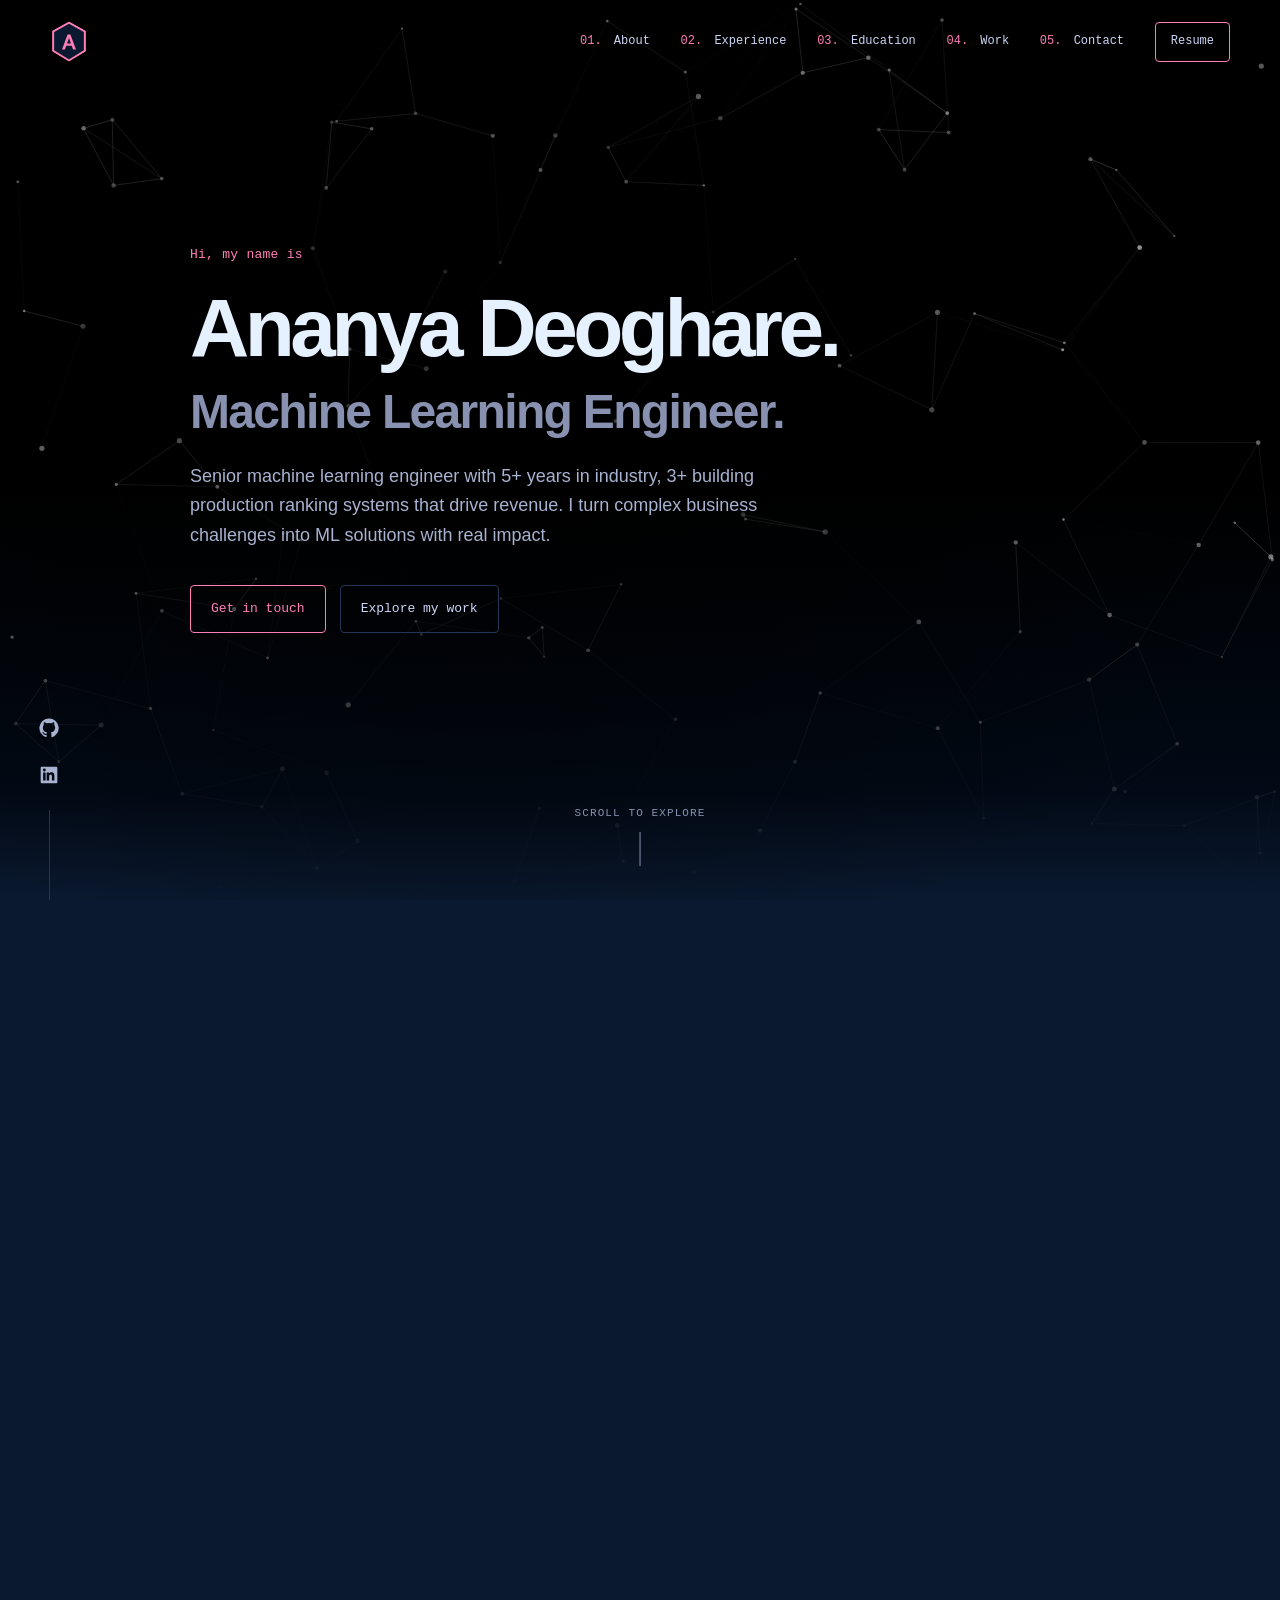
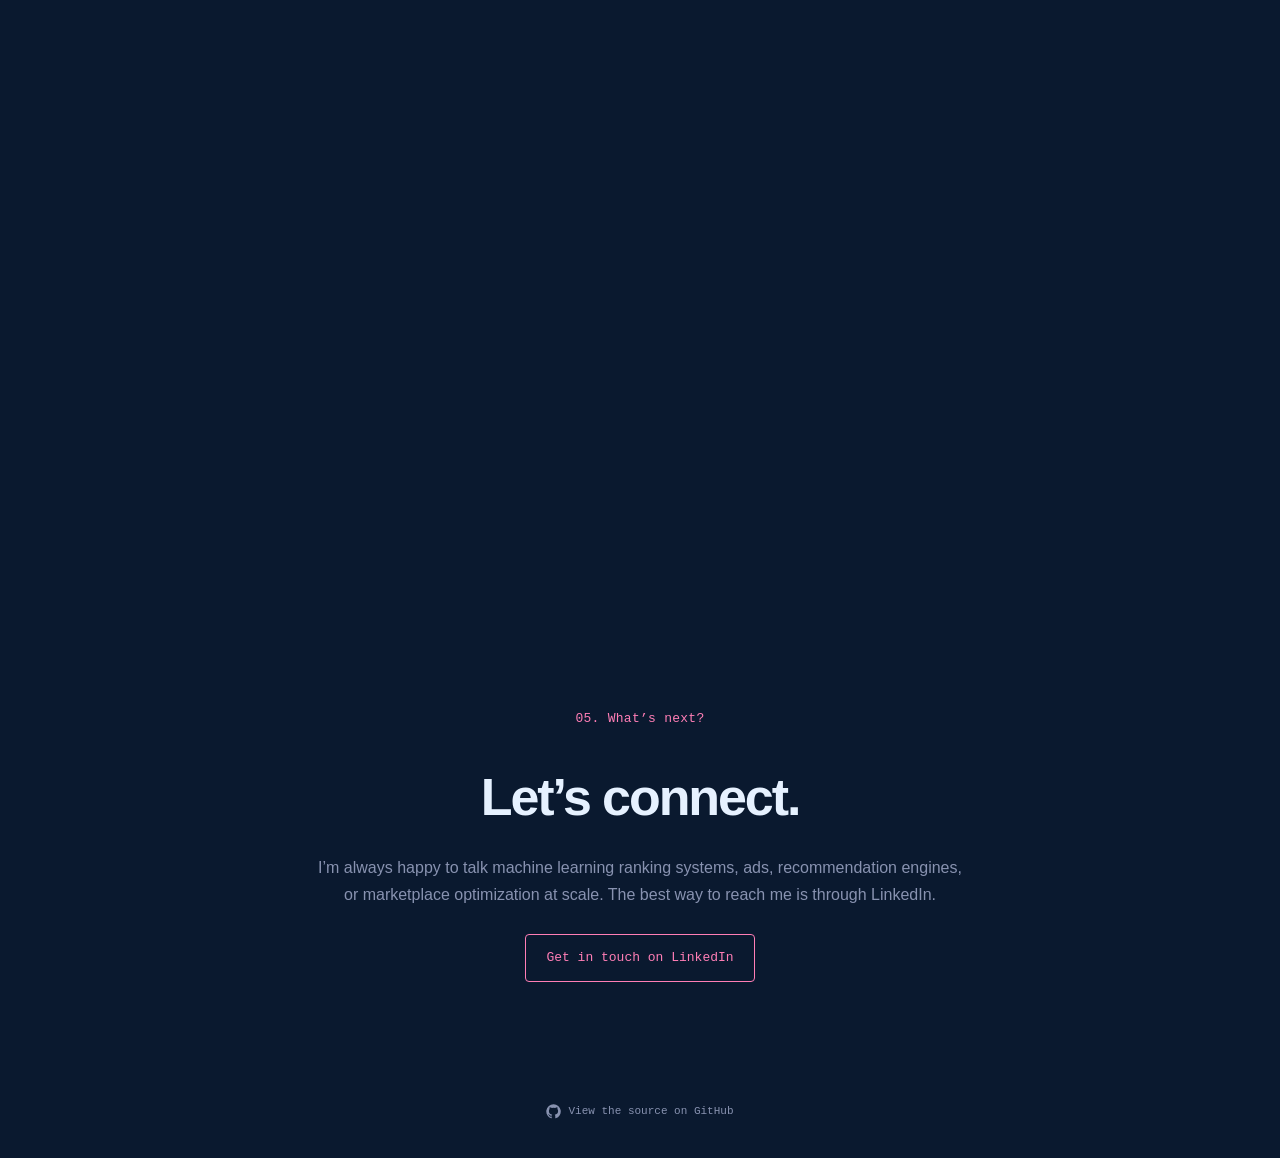
==== commit f85c89ef: "Link Tessolve Embedded Systems heading in Experience so it renders in pink like Accenture" ====
--- a/index.html
+++ b/index.html
@@ -196,7 +196,7 @@
           </article>
 
           <article class="experience-panel" id="panel-tessolve" role="tabpanel" aria-labelledby="tab-tessolve" tabindex="0" hidden>
-            <h3>Tessolve Embedded Systems</h3>
+            <h3><a href="https://www.tessolve.com/" target="_blank" rel="noopener noreferrer">Tessolve Embedded Systems</a></h3>
             <p class="role-date">Bengaluru, India · June 2018 – July 2018</p>
 
             <h4>Summer Intern · Embedded Systems</h4>
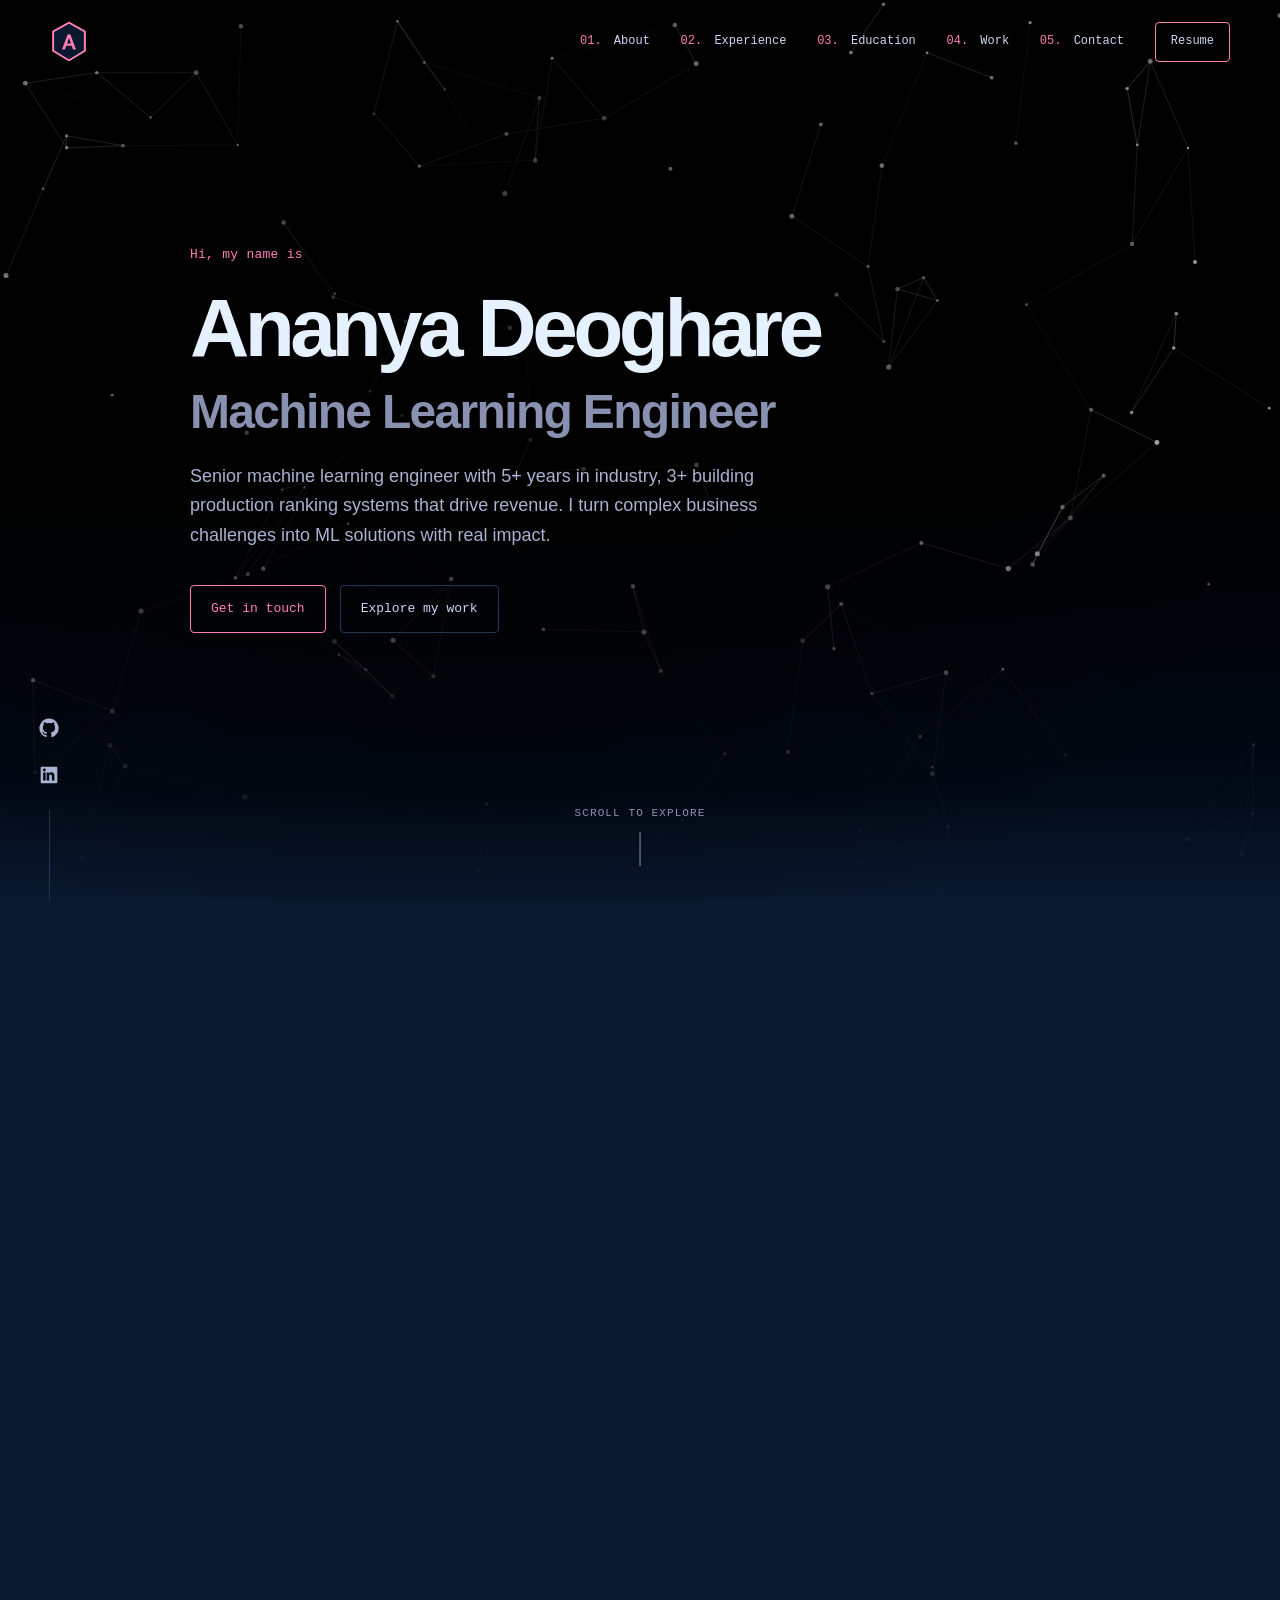
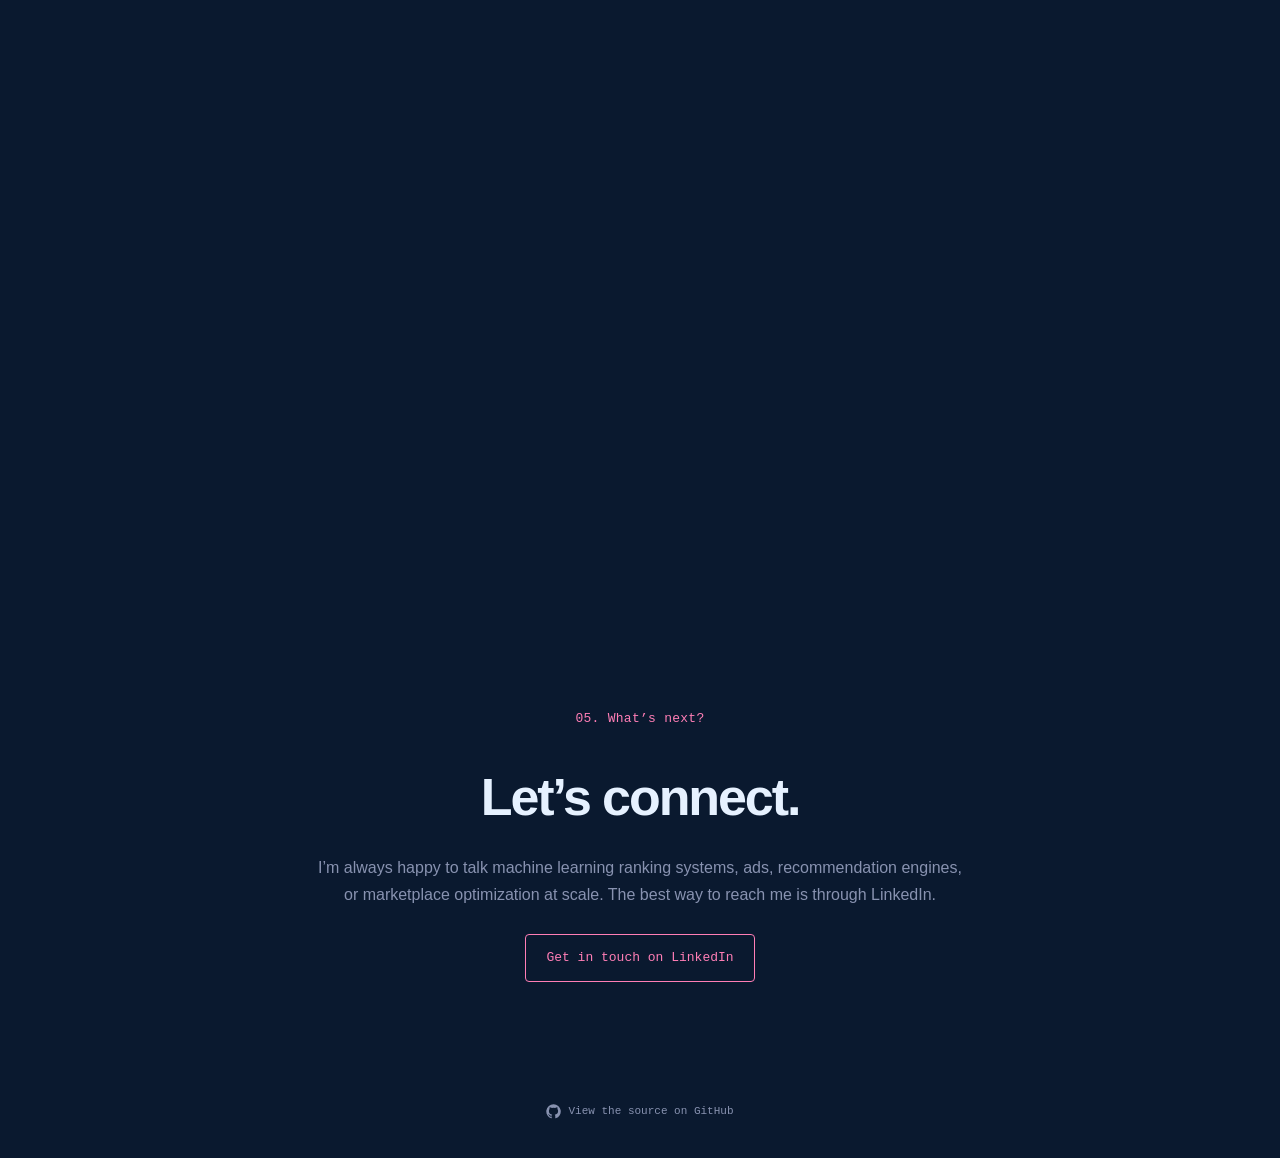
==== commit dc00dede: "Remove full stops after Ananya Deoghare and Machine Learning Engineer in hero" ====
--- a/index.html
+++ b/index.html
@@ -70,8 +70,8 @@
       <div class="hero-vignette" aria-hidden="true"></div>
       <div class="hero-content">
         <p class="eyebrow">Hi, my name is</p>
-        <h1 id="hero-title">Ananya Deoghare.</h1>
-        <h2>Machine Learning Engineer.</h2>
+        <h1 id="hero-title">Ananya Deoghare</h1>
+        <h2>Machine Learning Engineer</h2>
         <p class="hero-copy">
           Senior machine learning engineer with 5+ years in industry, 3+ building production ranking systems that drive revenue. I turn complex business challenges into ML solutions with real impact.
         </p>
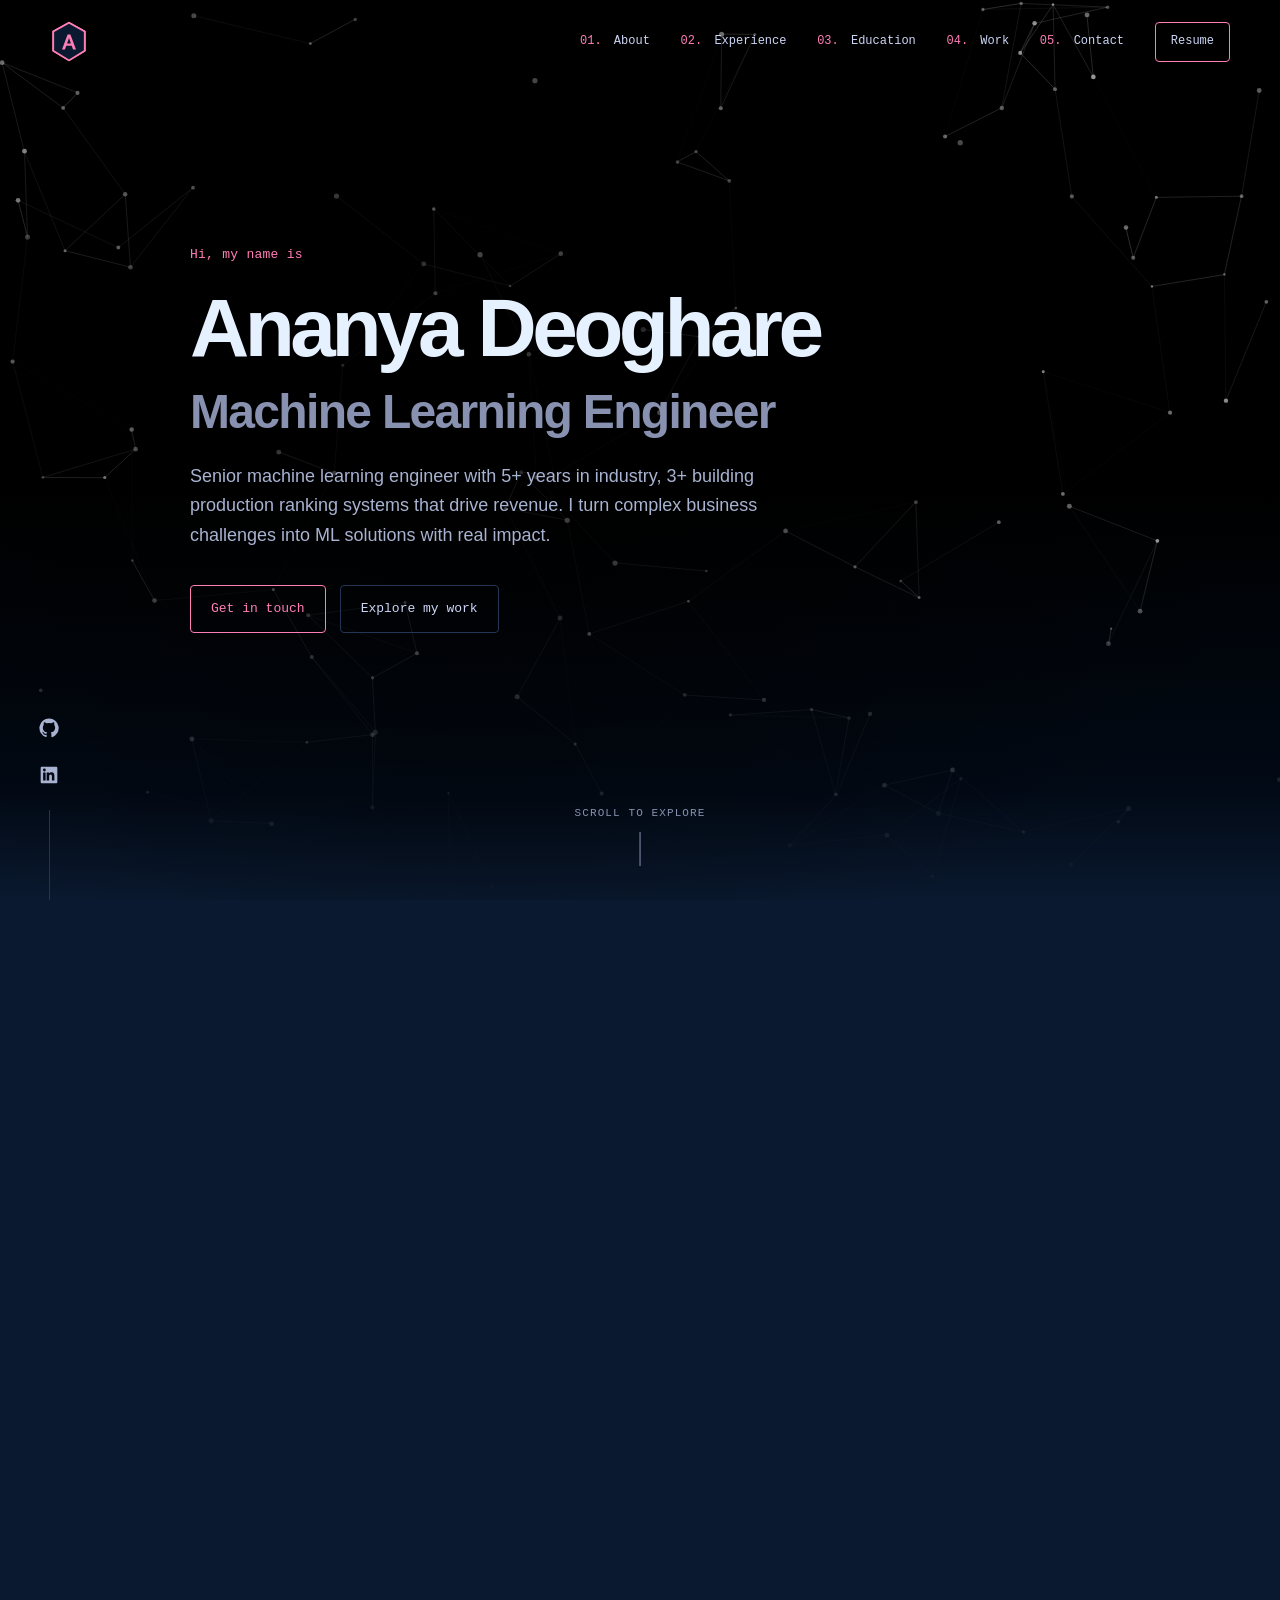
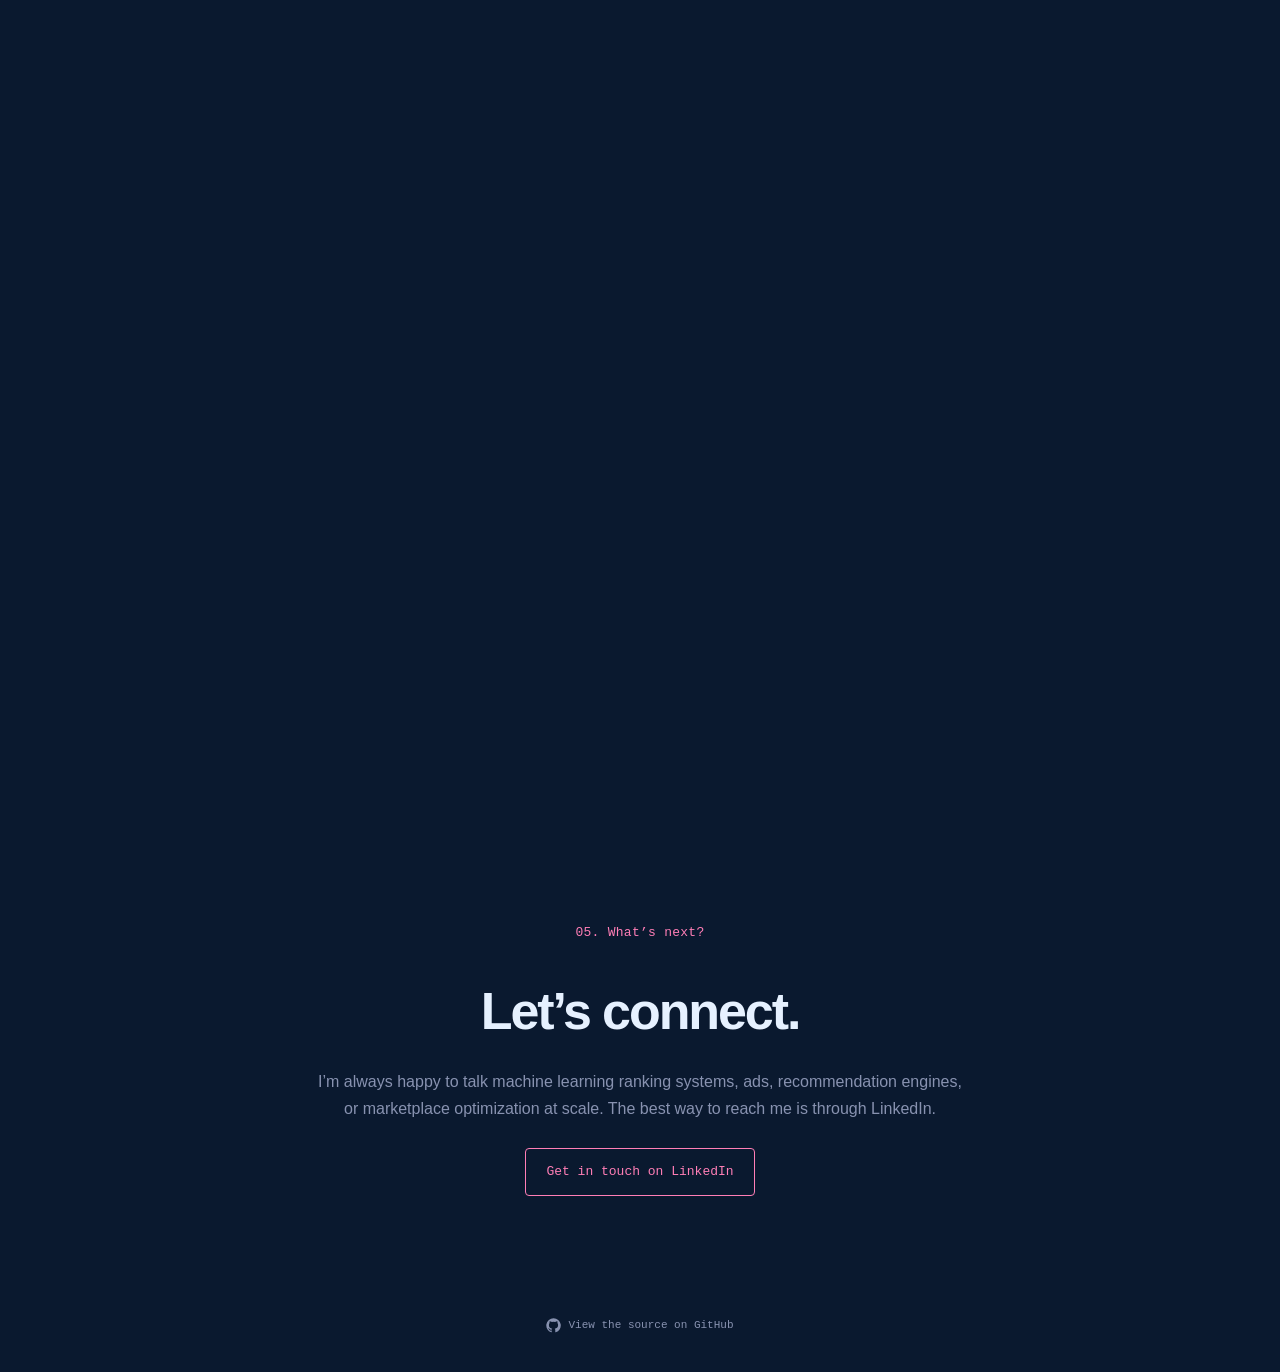
==== commit d8cf4031: "Keep only graphical logos in project card toplines and add Deep Learning for EEG Data Classification" ====
--- a/index.html
+++ b/index.html
@@ -312,7 +312,6 @@
               <span class="project-icon" aria-hidden="true">
                 <svg viewBox="0 0 100 100"><path fill="currentColor" fill-rule="evenodd" d="M50 2a48 48 0 1 0 0 96 48 48 0 1 0 0-96zm-1.5 6h3v84h-3V8zM25.5 31C17 31 11 38.2 11 49s6 18 14.5 18c2.6 0 5-.6 7.1-1.7l4.2 3.9 3.5-3.7-3.8-3.5c2.2-3.1 3.5-7.5 3.5-13 0-10.8-6-18-14.5-18zm0 5.2c5.4 0 8.8 5 8.8 12.8s-3.4 12.8-8.8 12.8-8.8-5-8.8-12.8 3.4-12.8 8.8-12.8zM72.5 31c-7.5 0-12.5 4.2-12.5 10.2 0 5.4 4 8.2 11.2 10 5.4 1.3 7.6 2.7 7.6 5.6 0 3.2-3 5.2-7.5 5.2-4.6 0-7.8-2.1-8.4-5.8h-5.6c.5 6.8 5.8 10.8 14 10.8 8.2 0 13.3-4.2 13.3-10.6 0-5.6-4.1-8.6-11.6-10.4-5.1-1.2-7.2-2.5-7.2-5.1 0-2.8 2.6-4.9 6.7-4.9 4.2 0 6.9 2 7.4 5.2h5.5C84.8 35 80 31 72.5 31z"></path></svg>
               </span>
-              <span class="number">FEATURED · 01</span>
             </div>
             <h3>Personal Loans ML ranking &amp; margin preservation</h3>
             <p class="featured-summary">Owning the end-to-end CTR, conversion (CVR), and lead-filtering ML ranking architecture across 3M+ annual Personal Loans inquiries at QuinStreet.</p>
@@ -342,7 +341,6 @@
               <span class="project-icon" aria-hidden="true">
                 <svg viewBox="0 0 100 100"><path fill="currentColor" fill-rule="evenodd" d="M50 2a48 48 0 1 0 0 96 48 48 0 1 0 0-96zm-1.5 6h3v84h-3V8zM25.5 31C17 31 11 38.2 11 49s6 18 14.5 18c2.6 0 5-.6 7.1-1.7l4.2 3.9 3.5-3.7-3.8-3.5c2.2-3.1 3.5-7.5 3.5-13 0-10.8-6-18-14.5-18zm0 5.2c5.4 0 8.8 5 8.8 12.8s-3.4 12.8-8.8 12.8-8.8-5-8.8-12.8 3.4-12.8 8.8-12.8zM72.5 31c-7.5 0-12.5 4.2-12.5 10.2 0 5.4 4 8.2 11.2 10 5.4 1.3 7.6 2.7 7.6 5.6 0 3.2-3 5.2-7.5 5.2-4.6 0-7.8-2.1-8.4-5.8h-5.6c.5 6.8 5.8 10.8 14 10.8 8.2 0 13.3-4.2 13.3-10.6 0-5.6-4.1-8.6-11.6-10.4-5.1-1.2-7.2-2.5-7.2-5.1 0-2.8 2.6-4.9 6.7-4.9 4.2 0 6.9 2 7.4 5.2h5.5C84.8 35 80 31 72.5 31z"></path></svg>
               </span>
-              <span class="number">FEATURED · 02 · CASE STUDY</span>
             </div>
             <h3>Hungarian vs. Greedy Constrained Marketplace Optimization</h3>
             <p class="featured-summary">Replacing greedy offer slotting with global optimal constrained assignment (Hungarian algorithm) validated across staged online A/B rollouts.</p>
@@ -370,9 +368,8 @@
           <article class="project-card featured-project">
             <div class="project-topline">
               <span class="project-icon" aria-hidden="true">
-                <svg class="college-logo" viewBox="0 0 120 44"><rect x="2" y="2" width="116" height="40" rx="6" fill="none" stroke="currentColor" stroke-width="4"></rect><text x="60" y="30" text-anchor="middle" fill="currentColor" font-family="Georgia, 'Times New Roman', serif" font-style="italic" font-weight="700" font-size="27" letter-spacing="1">UCLA</text></svg>
-              </span>
-              <span class="number">FEATURED · 03</span>
+                <svg viewBox="0 0 100 100"><path fill="currentColor" fill-rule="evenodd" d="M50 4a46 46 0 1 0 0 92 46 46 0 1 0 0-92zm0 7a39 39 0 1 1 0 78 39 39 0 1 1 0-78z"></path><path fill="currentColor" d="M50 18 54.5 31 68 31 57 39 61.2 52 50 44 38.8 52 43 39 32 31 45.5 31 50 18zm-24 42h52v6H26v-6zm6 11h36v5H32v-5z"></path></svg>
+              </span>
             </div>
             <h3>Equitable Multimodal Plethysmography · SIGGRAPH 2022</h3>
             <p class="featured-summary">Blending RGB camera video with 77 GHz millimeter-wave radar and a shift-robust loss function to mitigate skin-tone bias in remote heart-rate sensing.</p>
@@ -407,7 +404,6 @@
               <span class="project-icon" aria-hidden="true">
                 <svg viewBox="0 0 100 100"><path fill="currentColor" fill-rule="evenodd" d="M50 4a38 38 0 1 0 0 76 38 38 0 1 0 0-76zm0 6.5a31.5 31.5 0 1 1 0 63 31.5 31.5 0 1 1 0-63z"></path><path fill="currentColor" d="M50 16c3.2 4.5 3.2 8.8 0 12-3.2-3.2-3.2-7.5 0-12zm-10 13.5h20c0 5.5-4.5 9-10 9s-10-3.5-10-9zm6 9.5h8l4.5 31h-5.2L50 46l-3.3 24h-5.2L46 39zm-38 45 18-8c15-6.5 33-6.5 48 0l18 8-3.5 7.5-16.5-7.2c-13.5-5.8-30.5-5.8-44 0L11.5 91.5 8 84z"></path></svg>
               </span>
-              <span class="number">IISc BENGALURU</span>
             </div>
             <h3>Autism detection from fMRI scans</h3>
             <p class="role-date">AI &amp; Robotics Lab · Jan 2019 – Jun 2019</p>
@@ -428,9 +424,8 @@
           <article class="project-card">
             <div class="project-topline">
               <span class="project-icon" aria-hidden="true">
-                <svg class="college-logo" viewBox="0 0 120 44"><rect x="2" y="2" width="116" height="40" rx="6" fill="none" stroke="currentColor" stroke-width="4"></rect><text x="60" y="30" text-anchor="middle" fill="currentColor" font-family="Georgia, 'Times New Roman', serif" font-style="italic" font-weight="700" font-size="27" letter-spacing="1">UCLA</text></svg>
-              </span>
-              <span class="number">UCLA · RESEARCH</span>
+                <svg viewBox="0 0 100 100"><path fill="currentColor" fill-rule="evenodd" d="M50 4a46 46 0 1 0 0 92 46 46 0 1 0 0-92zm0 7a39 39 0 1 1 0 78 39 39 0 1 1 0-78z"></path><path fill="currentColor" d="M50 18 54.5 31 68 31 57 39 61.2 52 50 44 38.8 52 43 39 32 31 45.5 31 50 18zm-24 42h52v6H26v-6zm6 11h36v5H32v-5z"></path></svg>
+              </span>
             </div>
             <h3>Loss Function for rPPG</h3>
             <p class="role-date">UCLA · Oct 2022 – Dec 2022</p>
@@ -447,9 +442,26 @@
           <article class="project-card">
             <div class="project-topline">
               <span class="project-icon" aria-hidden="true">
-                <svg class="college-logo" viewBox="0 0 108 44"><rect x="2" y="2" width="104" height="40" rx="6" fill="none" stroke="currentColor" stroke-width="4"></rect><text x="54" y="30" text-anchor="middle" fill="currentColor" font-family="'Inter', 'Helvetica Neue', Arial, sans-serif" font-weight="800" font-size="26" letter-spacing="2">PES</text></svg>
-              </span>
-              <span class="number">PES UNIVERSITY</span>
+                <svg viewBox="0 0 100 100"><path fill="currentColor" fill-rule="evenodd" d="M50 4a46 46 0 1 0 0 92 46 46 0 1 0 0-92zm0 7a39 39 0 1 1 0 78 39 39 0 1 1 0-78z"></path><path fill="currentColor" d="M50 18 54.5 31 68 31 57 39 61.2 52 50 44 38.8 52 43 39 32 31 45.5 31 50 18zm-24 42h52v6H26v-6zm6 11h36v5H32v-5z"></path></svg>
+              </span>
+            </div>
+            <h3>Deep Learning for EEG Data Classification</h3>
+            <p class="role-date">University of California, Los Angeles · Jan 2023 – Mar 2023</p>
+            <p>Explored deep learning architectures, including CNNs, LSTMs, GRUs, RNNs, VAEs, Transformers, and attention mechanisms, for multi-class classification of EEG motor imagery signals, achieving 75% accuracy on the entire dataset across single-subject and full-dataset evaluations.</p>
+            <div class="tag-list"><span class="tag">Deep learning</span><span class="tag">EEG</span><span class="tag">CNN</span><span class="tag">Transformers</span><span class="tag">TensorFlow</span></div>
+            <div class="project-links">
+              <a class="project-link" href="assets/resume/ECE247_project_report.pdf" target="_blank" rel="noopener noreferrer" aria-label="Read the EEG Classification paper">
+                <svg class="stroke-icon" viewBox="0 0 24 24" aria-hidden="true"><path d="m2 9 10-6 10 6-10 6L2 9Z"></path><path d="M6 11.4v4.1c3.4 2.8 8.6 2.8 12 0v-4.1M22 9v6"></path></svg>
+                <span>Report</span>
+              </a>
+            </div>
+          </article>
+
+          <article class="project-card">
+            <div class="project-topline">
+              <span class="project-icon" aria-hidden="true">
+                <svg viewBox="0 0 100 100"><path fill="currentColor" fill-rule="evenodd" d="M16 10h68v42c0 24-16 38-34 44C32 90 16 76 16 52V10zm8 8v34c0 19 12.5 31 26 36 13.5-5 26-17 26-36V18H24z"></path><path fill="currentColor" d="M34 30h32v6H34v-6zm0 14h32v6H34v-6zm10 14h12v14H44V58z"></path></svg>
+              </span>
             </div>
             <h3>Automatic Garbage Segregator</h3>
             <p class="role-date">PES University · Apr 2019</p>
--- a/css/portfolio.css
+++ b/css/portfolio.css
@@ -973,7 +973,7 @@
 
 .project-grid {
   display: grid;
-  grid-template-columns: repeat(3, minmax(0, 1fr));
+  grid-template-columns: repeat(2, minmax(0, 1fr));
   gap: 15px;
 }
 
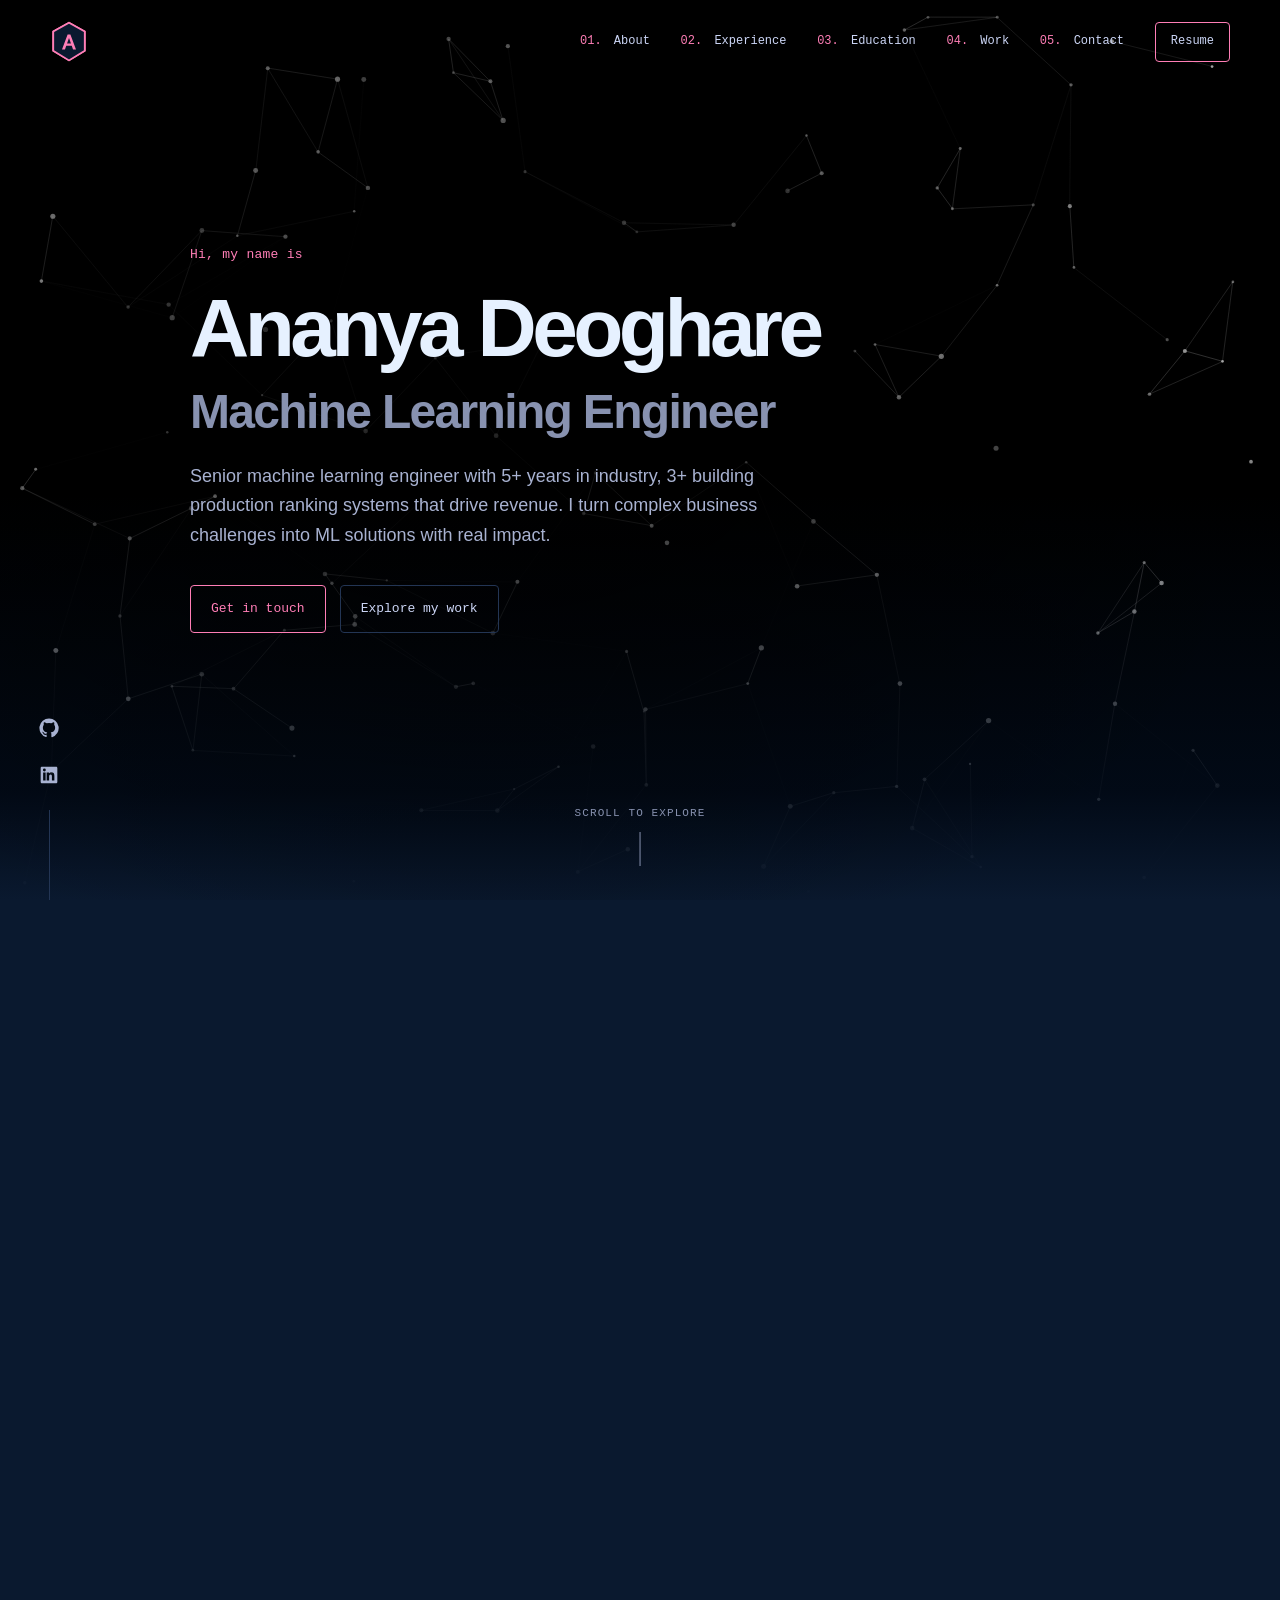
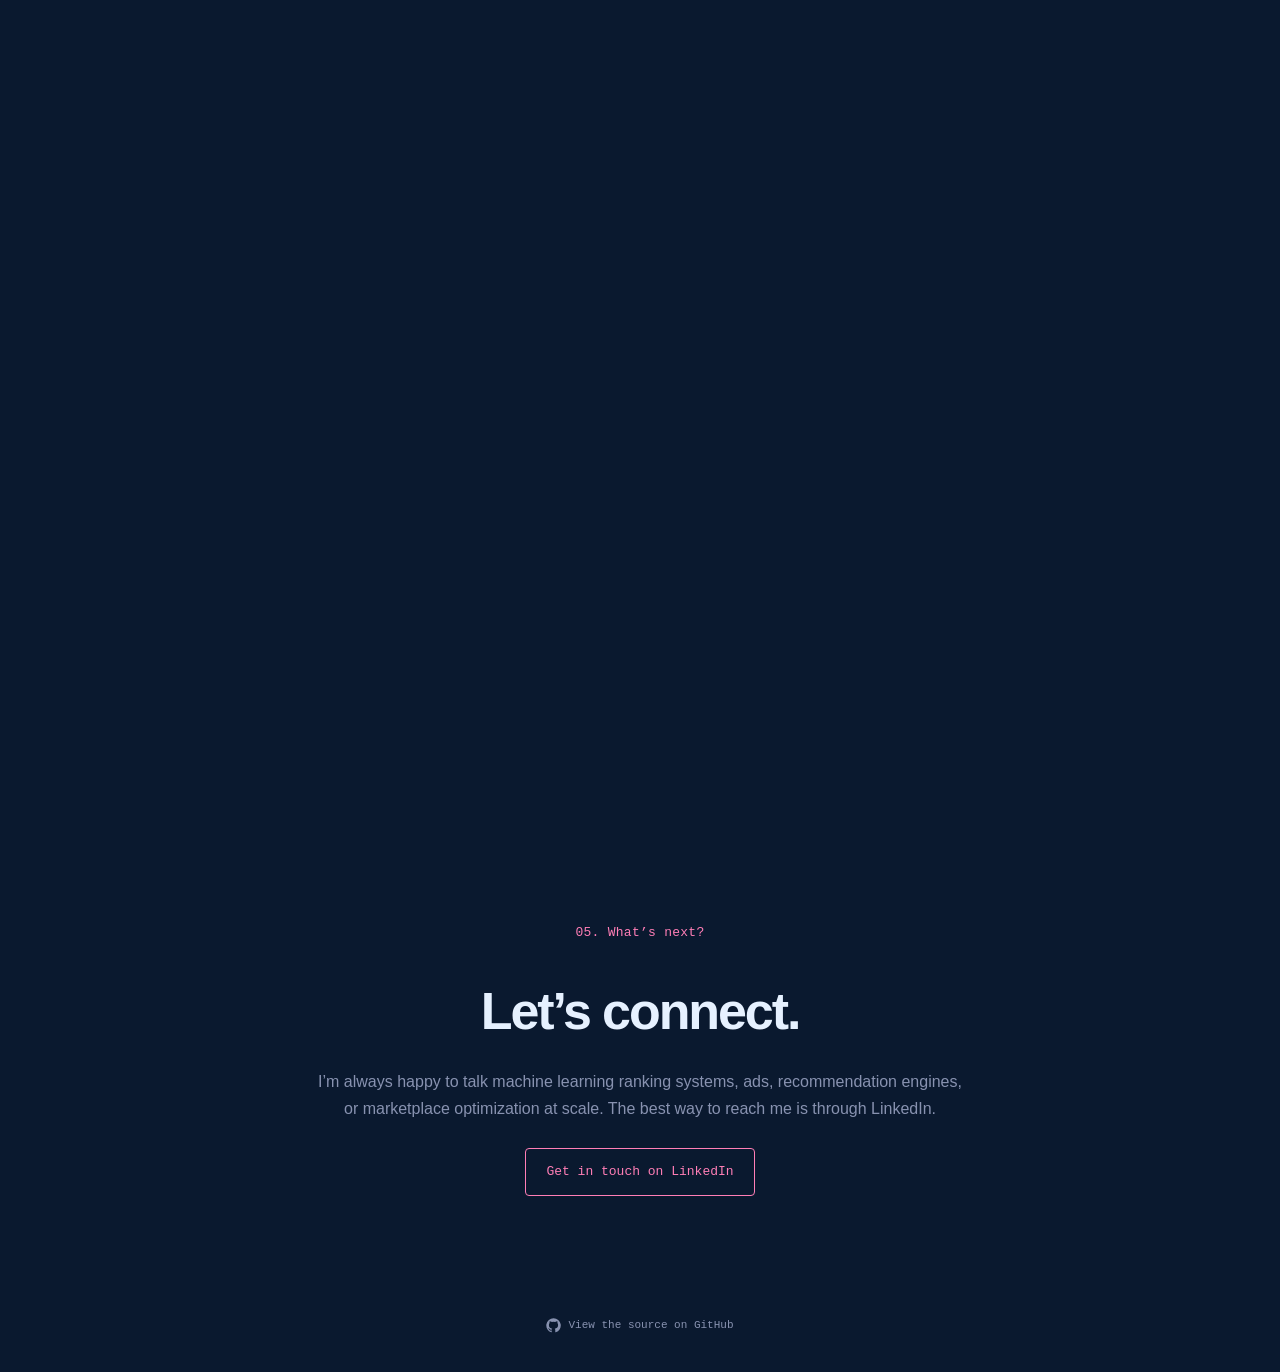
==== commit 716cad40: "Add custom UCLA seal badge and PES University compass rose emblem to all UCLA and PES project cards" ====
--- a/index.html
+++ b/index.html
@@ -368,7 +368,7 @@
           <article class="project-card featured-project">
             <div class="project-topline">
               <span class="project-icon" aria-hidden="true">
-                <svg viewBox="0 0 100 100"><path fill="currentColor" fill-rule="evenodd" d="M50 4a46 46 0 1 0 0 92 46 46 0 1 0 0-92zm0 7a39 39 0 1 1 0 78 39 39 0 1 1 0-78z"></path><path fill="currentColor" d="M50 18 54.5 31 68 31 57 39 61.2 52 50 44 38.8 52 43 39 32 31 45.5 31 50 18zm-24 42h52v6H26v-6zm6 11h36v5H32v-5z"></path></svg>
+                <svg viewBox="0 0 100 100"><circle cx="50" cy="50" r="46" fill="none" stroke="currentColor" stroke-width="3" stroke-dasharray="3.2 2.2"></circle><circle cx="50" cy="50" r="36" fill="none" stroke="currentColor" stroke-width="2.5"></circle><path fill="currentColor" d="M50 16l2.6 5.6 6.1.7-4.5 4.1 1.2 6-5.4-3-5.4 3 1.2-6-4.5-4.1 6.1-.7L50 16z"></path><path stroke="currentColor" stroke-width="1.8" stroke-linecap="round" d="M38 25l-7 3M62 25l7 3M35 31l-8 4M65 31l8 4"></path><path fill="none" stroke="currentColor" stroke-width="2.5" stroke-linejoin="round" d="M31 35c6-1.8 13-1.8 19 0 6-1.8 13-1.8 19 0v26c-6-1.8-13-1.8-19 0-6-1.8-13-1.8-19 0V35zm19 0v26"></path><path stroke="currentColor" stroke-width="1.6" stroke-linecap="round" opacity="0.78" d="M35 41h11M35 46h11M35 51h11M35 56h11M54 41h11M54 46h11M54 51h11M54 56h11"></path><path fill="currentColor" opacity="0.85" d="M29 66c6 3.5 14 5 21 5s15-1.5 21-5l2.5 5.5c-7 4-15.5 5.8-23.5 5.8s-16.5-1.8-23.5-5.8L29 66z"></path></svg>
               </span>
             </div>
             <h3>Equitable Multimodal Plethysmography · SIGGRAPH 2022</h3>
@@ -424,7 +424,7 @@
           <article class="project-card">
             <div class="project-topline">
               <span class="project-icon" aria-hidden="true">
-                <svg viewBox="0 0 100 100"><path fill="currentColor" fill-rule="evenodd" d="M50 4a46 46 0 1 0 0 92 46 46 0 1 0 0-92zm0 7a39 39 0 1 1 0 78 39 39 0 1 1 0-78z"></path><path fill="currentColor" d="M50 18 54.5 31 68 31 57 39 61.2 52 50 44 38.8 52 43 39 32 31 45.5 31 50 18zm-24 42h52v6H26v-6zm6 11h36v5H32v-5z"></path></svg>
+                <svg viewBox="0 0 100 100"><circle cx="50" cy="50" r="46" fill="none" stroke="currentColor" stroke-width="3" stroke-dasharray="3.2 2.2"></circle><circle cx="50" cy="50" r="36" fill="none" stroke="currentColor" stroke-width="2.5"></circle><path fill="currentColor" d="M50 16l2.6 5.6 6.1.7-4.5 4.1 1.2 6-5.4-3-5.4 3 1.2-6-4.5-4.1 6.1-.7L50 16z"></path><path stroke="currentColor" stroke-width="1.8" stroke-linecap="round" d="M38 25l-7 3M62 25l7 3M35 31l-8 4M65 31l8 4"></path><path fill="none" stroke="currentColor" stroke-width="2.5" stroke-linejoin="round" d="M31 35c6-1.8 13-1.8 19 0 6-1.8 13-1.8 19 0v26c-6-1.8-13-1.8-19 0-6-1.8-13-1.8-19 0V35zm19 0v26"></path><path stroke="currentColor" stroke-width="1.6" stroke-linecap="round" opacity="0.78" d="M35 41h11M35 46h11M35 51h11M35 56h11M54 41h11M54 46h11M54 51h11M54 56h11"></path><path fill="currentColor" opacity="0.85" d="M29 66c6 3.5 14 5 21 5s15-1.5 21-5l2.5 5.5c-7 4-15.5 5.8-23.5 5.8s-16.5-1.8-23.5-5.8L29 66z"></path></svg>
               </span>
             </div>
             <h3>Loss Function for rPPG</h3>
@@ -442,7 +442,7 @@
           <article class="project-card">
             <div class="project-topline">
               <span class="project-icon" aria-hidden="true">
-                <svg viewBox="0 0 100 100"><path fill="currentColor" fill-rule="evenodd" d="M50 4a46 46 0 1 0 0 92 46 46 0 1 0 0-92zm0 7a39 39 0 1 1 0 78 39 39 0 1 1 0-78z"></path><path fill="currentColor" d="M50 18 54.5 31 68 31 57 39 61.2 52 50 44 38.8 52 43 39 32 31 45.5 31 50 18zm-24 42h52v6H26v-6zm6 11h36v5H32v-5z"></path></svg>
+                <svg viewBox="0 0 100 100"><circle cx="50" cy="50" r="46" fill="none" stroke="currentColor" stroke-width="3" stroke-dasharray="3.2 2.2"></circle><circle cx="50" cy="50" r="36" fill="none" stroke="currentColor" stroke-width="2.5"></circle><path fill="currentColor" d="M50 16l2.6 5.6 6.1.7-4.5 4.1 1.2 6-5.4-3-5.4 3 1.2-6-4.5-4.1 6.1-.7L50 16z"></path><path stroke="currentColor" stroke-width="1.8" stroke-linecap="round" d="M38 25l-7 3M62 25l7 3M35 31l-8 4M65 31l8 4"></path><path fill="none" stroke="currentColor" stroke-width="2.5" stroke-linejoin="round" d="M31 35c6-1.8 13-1.8 19 0 6-1.8 13-1.8 19 0v26c-6-1.8-13-1.8-19 0-6-1.8-13-1.8-19 0V35zm19 0v26"></path><path stroke="currentColor" stroke-width="1.6" stroke-linecap="round" opacity="0.78" d="M35 41h11M35 46h11M35 51h11M35 56h11M54 41h11M54 46h11M54 51h11M54 56h11"></path><path fill="currentColor" opacity="0.85" d="M29 66c6 3.5 14 5 21 5s15-1.5 21-5l2.5 5.5c-7 4-15.5 5.8-23.5 5.8s-16.5-1.8-23.5-5.8L29 66z"></path></svg>
               </span>
             </div>
             <h3>Deep Learning for EEG Data Classification</h3>
@@ -460,7 +460,7 @@
           <article class="project-card">
             <div class="project-topline">
               <span class="project-icon" aria-hidden="true">
-                <svg viewBox="0 0 100 100"><path fill="currentColor" fill-rule="evenodd" d="M16 10h68v42c0 24-16 38-34 44C32 90 16 76 16 52V10zm8 8v34c0 19 12.5 31 26 36 13.5-5 26-17 26-36V18H24z"></path><path fill="currentColor" d="M34 30h32v6H34v-6zm0 14h32v6H34v-6zm10 14h12v14H44V58z"></path></svg>
+                <svg viewBox="0 0 100 100"><path fill="currentColor" fill-rule="evenodd" d="M50 4a46 46 0 1 0 0 92 46 46 0 1 0 0-92zm-4.5 9.3L50 3.5l4.5 9.8a37 37 0 1 1-9 0z"></path><circle cx="50" cy="50" r="25" fill="currentColor" opacity="0.32"></circle><path fill="currentColor" d="M50 6l5.5 36L72 28 58 44.5 94 50l-36 5.5L72 72 55.5 58 50 94l-5.5-36L28 72l14-16.5L6 50l36-5.5L28 28l16.5 14L50 6z"></path><path fill="var(--light-navy)" d="M50 6v44l-5.5-8L50 6zm44 44H50l8-5.5L94 50zm-44 44V50l5.5 8L50 94zM6 50h44l-8 5.5L6 50z"></path></svg>
               </span>
             </div>
             <h3>Automatic Garbage Segregator</h3>
